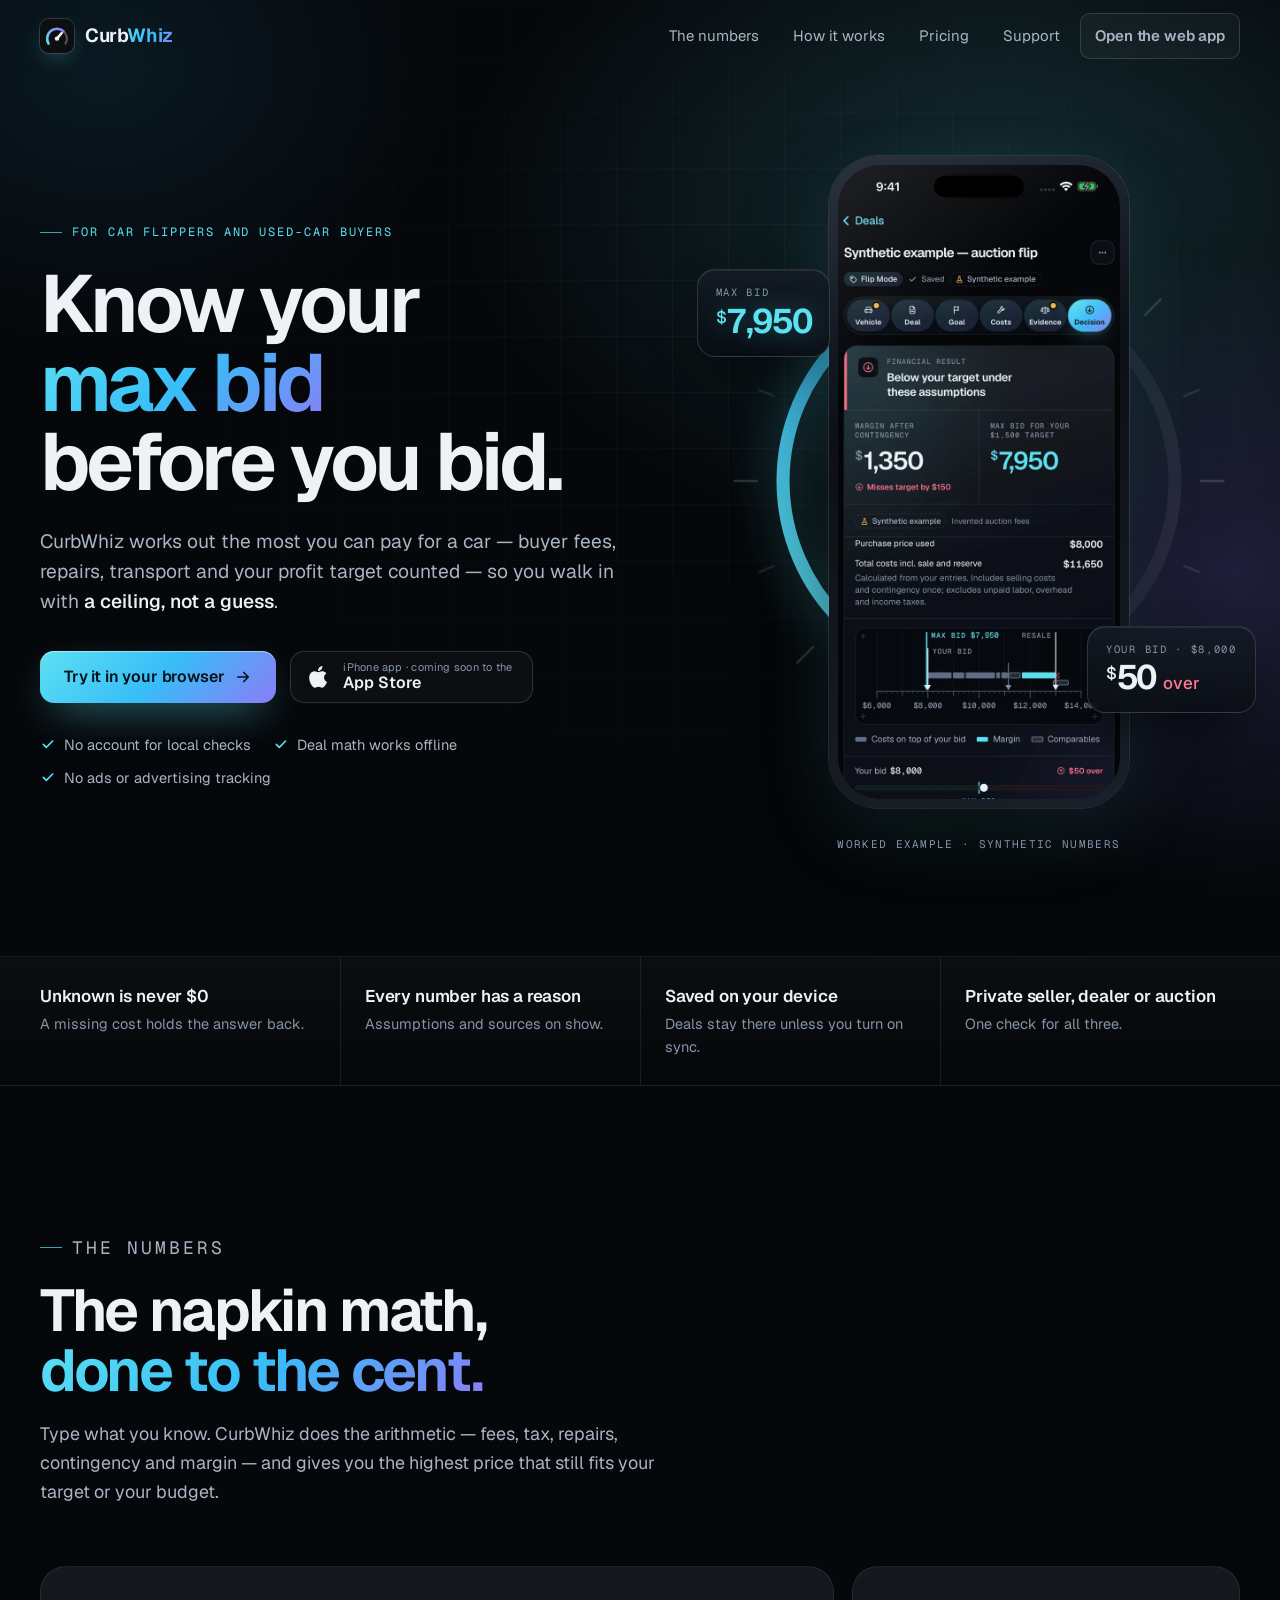
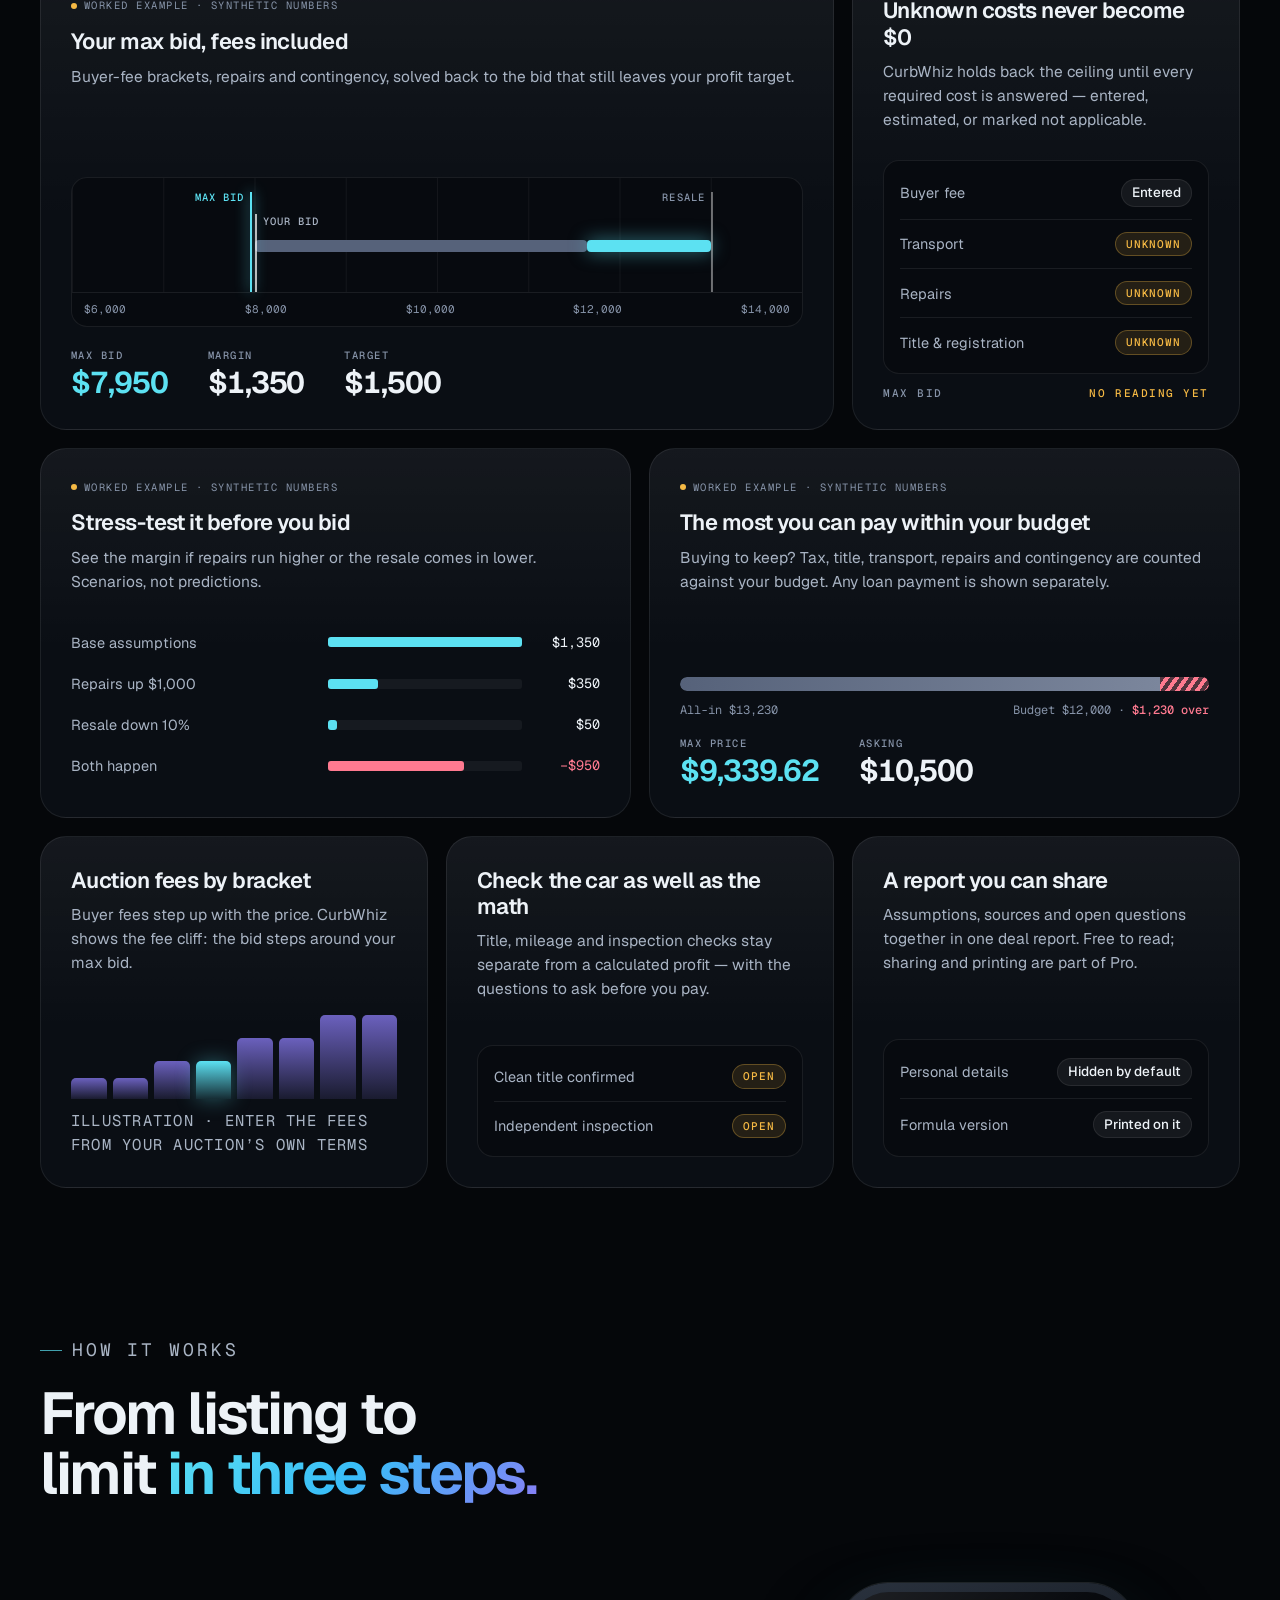
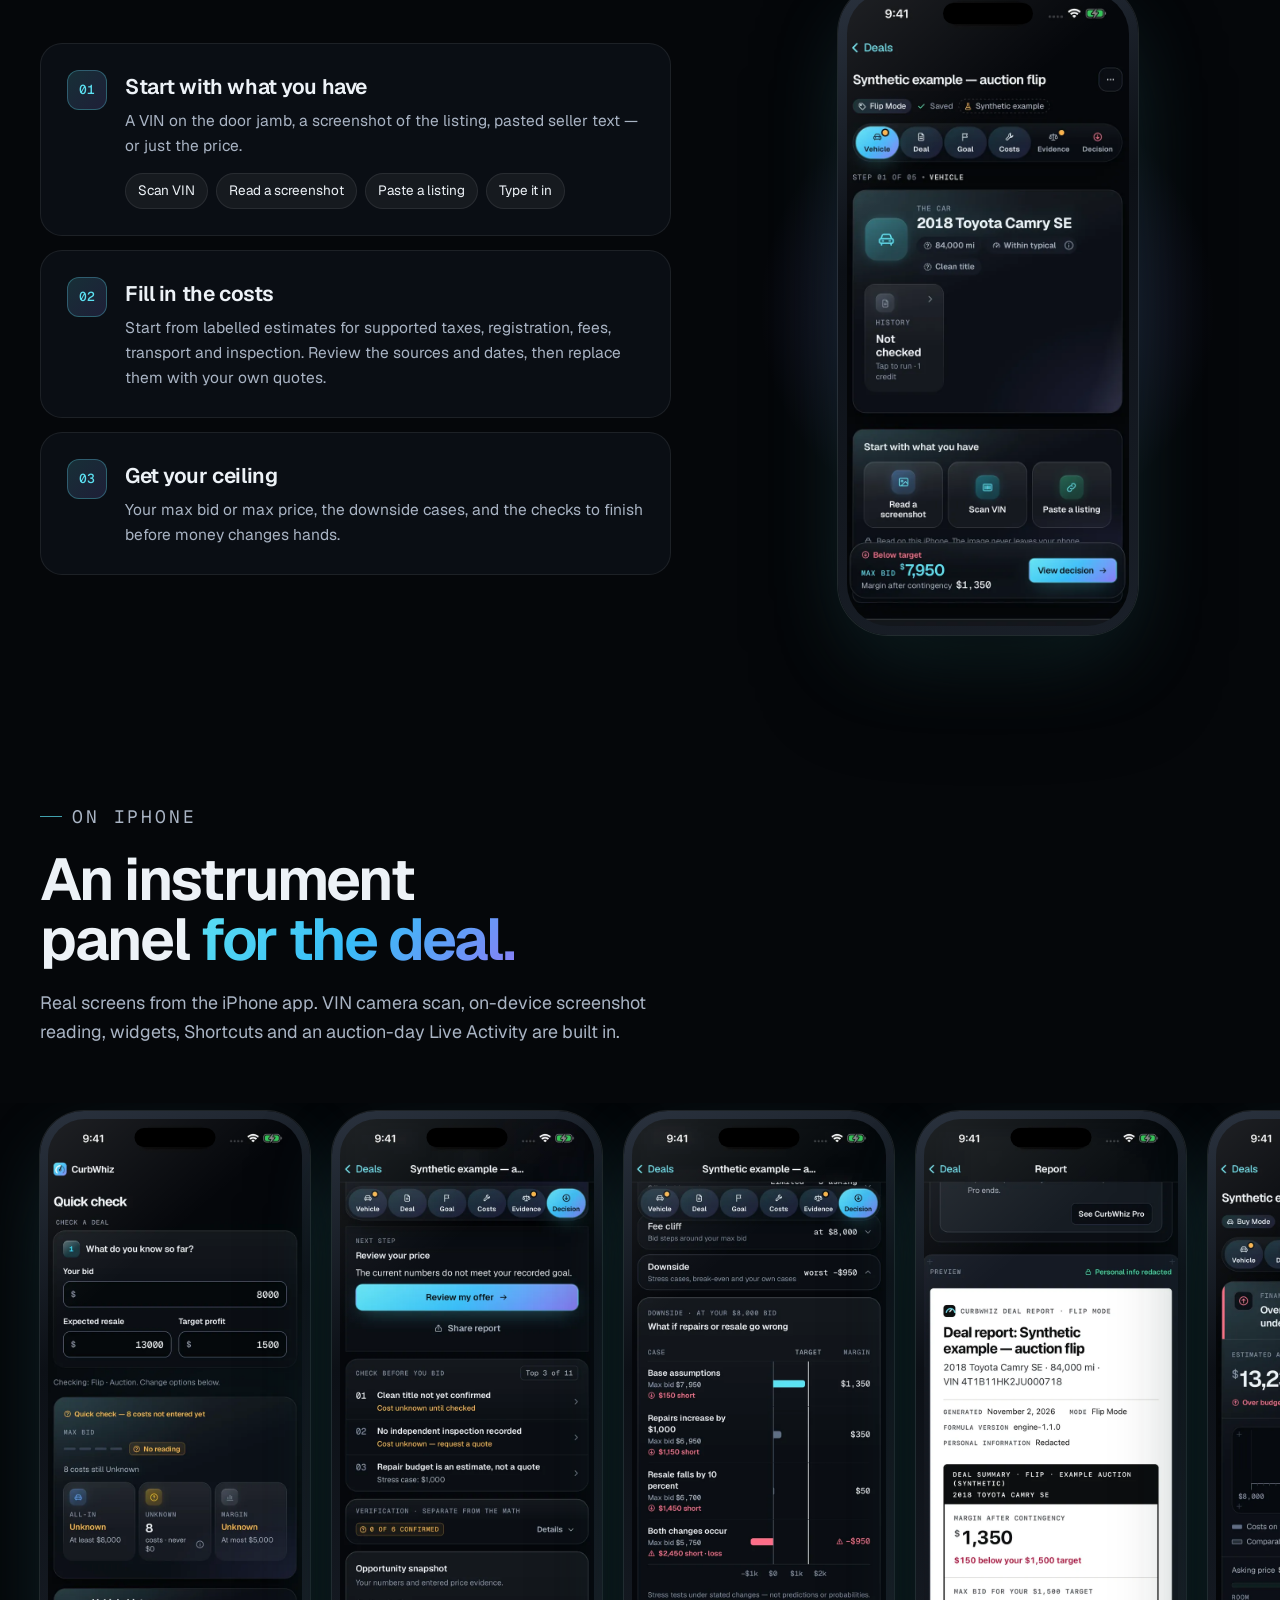
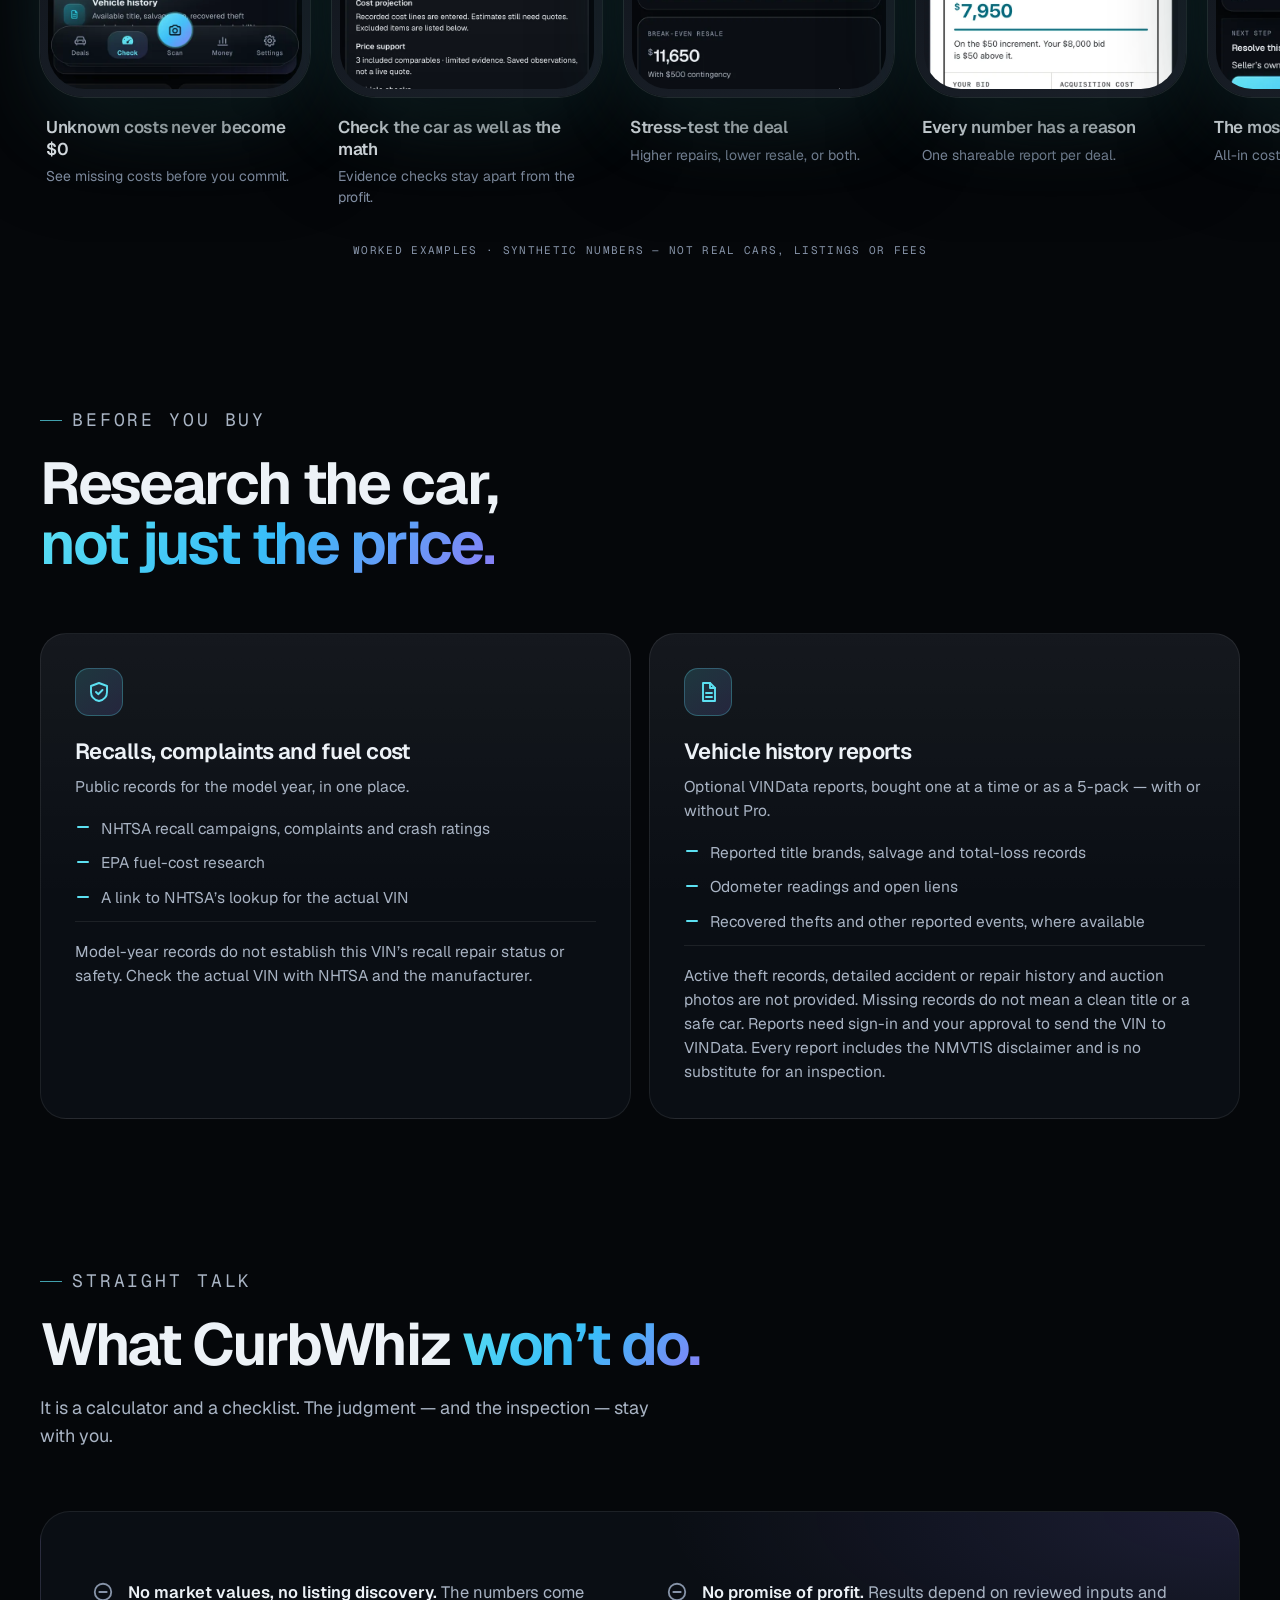
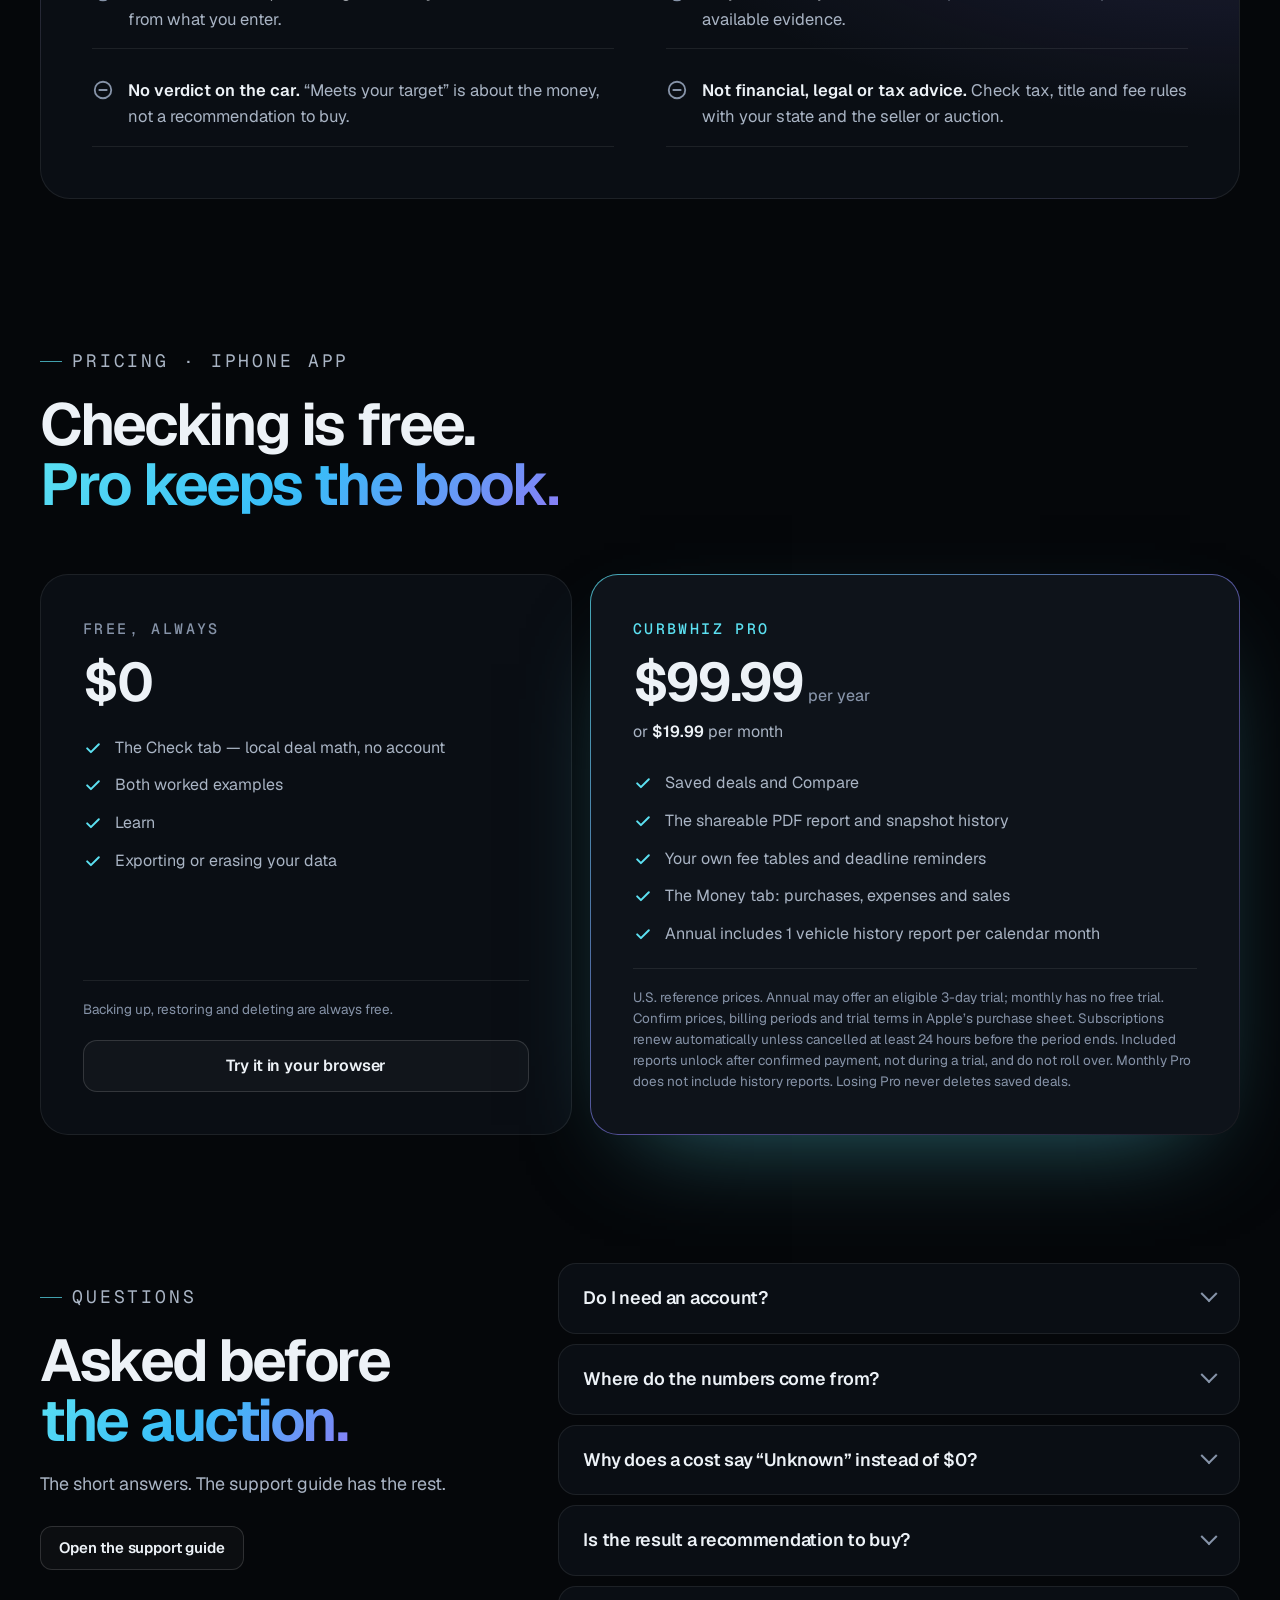
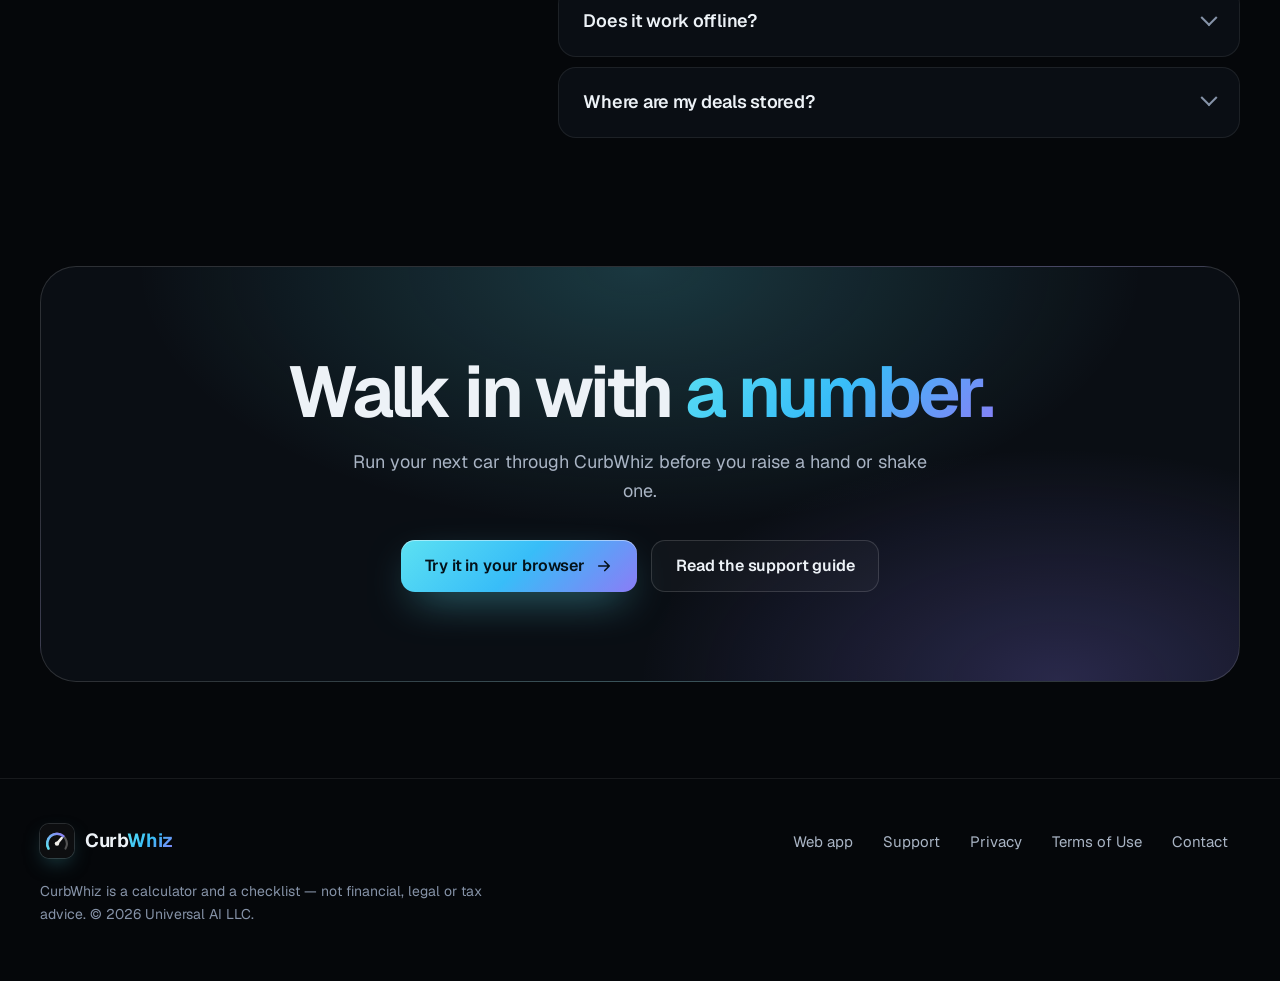
==== welcome/index.html @ 1fca8172 "Add a landing page at welcome/ A self-contained marketing page (its own styles, fonts and images; on" ====
<!doctype html>
<html lang="en">
  <head>
    <meta charset="UTF-8" />
    <!--
      CurbWhiz landing page. Self-contained: its own <style>, one small inline script (hash-pinned
      in the policy below), fonts and images from this folder. No third-party requests.
      Every figure on this page comes from the app's two worked examples (synthetic numbers) and is
      labelled as such. Prices and free-tier wording mirror support.html and the App Store listing:
      edit them together.
    -->
    <meta http-equiv="Content-Security-Policy" content="default-src 'none'; style-src 'unsafe-inline'; script-src 'sha256-GGlhl+CBUuMHrTE2oq5E/I7PR1daJO44IWOu/AMe91k='; img-src 'self' data:; font-src 'self'; base-uri 'none'; form-action 'none'" />
    <meta name="viewport" content="width=device-width, initial-scale=1.0, viewport-fit=cover" />
    <meta name="color-scheme" content="dark" />
    <meta name="theme-color" content="#05070a" />
    <meta name="referrer" content="no-referrer" />
    <meta name="robots" content="noindex, nofollow" />
    <title>CurbWhiz — Know your max bid before you bid</title>
    <meta name="description" content="CurbWhiz works out the most you can pay for a used car — buyer fees, repairs, transport and your profit target counted — and never treats a missing cost as $0. For car flippers and used-car buyers." />
    <link rel="canonical" href="https://universalai123.github.io/curbwhiz-web/welcome/" />
    <meta property="og:type" content="website" />
    <meta property="og:site_name" content="CurbWhiz" />
    <meta property="og:title" content="CurbWhiz — Know your max bid before you bid" />
    <meta property="og:description" content="The most you can pay for a used car, with fees, repairs and your profit target counted. Unknown costs never become $0." />
    <meta property="og:url" content="https://universalai123.github.io/curbwhiz-web/welcome/" />
    <meta property="og:image" content="https://universalai123.github.io/curbwhiz-web/og-image.png" />
    <meta property="og:image:width" content="1200" />
    <meta property="og:image:height" content="630" />
    <meta name="twitter:card" content="summary_large_image" />
    <link rel="icon" type="image/svg+xml" href="data:image/svg+xml,%3Csvg%20xmlns='http://www.w3.org/2000/svg'%20viewBox='0%200%2032%2032'%3E%3Crect%20width='32'%20height='32'%20rx='8'%20fill='%230D0E10'/%3E%3Cpath%20d='M8%2023.08A9.23%209.23%200%201%201%2024%2023.08'%20fill='none'%20stroke='%23F1EFEA'%20stroke-opacity='.45'%20stroke-width='2'%20stroke-linecap='round'/%3E%3Cpath%20d='M8%2023.08A9.23%209.23%200%200%201%2021.93%2011.39'%20fill='none'%20stroke='%235CE1F2'%20stroke-width='2.4'%20stroke-linecap='round'/%3E%3Cpath%20d='M16%2018.46L20.43%2013.18'%20stroke='%23F1EFEA'%20stroke-width='2.4'%20stroke-linecap='round'/%3E%3Ccircle%20cx='16'%20cy='18.46'%20r='2.1'%20fill='%23F1EFEA'/%3E%3C/svg%3E" />
    <link rel="icon" type="image/png" sizes="32x32" href="../icons/favicon-32.png" />
    <link rel="apple-touch-icon" sizes="180x180" href="../icons/apple-touch-icon.png" />
    <link rel="preload" href="fonts/geist-latin.woff2" as="font" type="font/woff2" crossorigin />
    <style>
      @font-face { font-family: 'Geist'; font-style: normal; font-weight: 100 900; font-display: swap; src: url(fonts/geist-latin.woff2) format('woff2'); }
      @font-face { font-family: 'Geist Mono'; font-style: normal; font-weight: 100 900; font-display: swap; src: url(fonts/geist-mono-latin.woff2) format('woff2'); }

      /* "Aurora" night tokens, copied from the app (src/ui/styles/tokens.css, dark block). */
      :root {
        color-scheme: dark;
        --bg: #05070a;
        --surface: #0a0e14;
        --surface-2: #0e131a;
        --line: rgba(255, 255, 255, 0.08);
        --line-strong: rgba(255, 255, 255, 0.14);
        --text: #edf2f7;
        --muted: #a9b4c4;
        --subtle: #8693a8;
        --ice: #5ce1f2;
        --sky: #38bdf8;
        --violet: #8b7cf6;
        --grad: linear-gradient(135deg, #5ce1f2 0%, #38bdf8 50%, #8b7cf6 100%);
        --grad-soft: linear-gradient(135deg, rgba(92, 225, 242, 0.16), rgba(139, 124, 246, 0.16));
        --amber: #f5b944;
        --rose: #ff7a90;
        --green: #5fe3a1;
        --sans: 'Geist', ui-sans-serif, system-ui, -apple-system, 'Segoe UI', Roboto, 'Helvetica Neue', Arial, sans-serif;
        --mono: 'Geist Mono', ui-monospace, 'SF Mono', SFMono-Regular, Menlo, Consolas, monospace;
        --wrap: 1200px;
        --pad: clamp(20px, 4vw, 40px);
        --ease: cubic-bezier(0.22, 1, 0.36, 1);
      }

      *, *::before, *::after { box-sizing: border-box; }
      html { background: var(--bg); scroll-behavior: smooth; -webkit-text-size-adjust: 100%; scroll-padding-top: 88px; }
      body { margin: 0; font-family: var(--sans); font-size: 17px; line-height: 1.6; color: var(--text); background: var(--bg); -webkit-font-smoothing: antialiased; text-rendering: optimizeLegibility; overflow-x: hidden; }
      img, svg { display: block; max-width: 100%; }
      a { color: inherit; text-decoration: none; }
      h1, h2, h3, p, ul, ol, figure { margin: 0; }
      ul, ol { padding: 0; list-style: none; }
      :focus-visible { outline: 2px solid var(--ice); outline-offset: 3px; border-radius: 6px; }
      ::selection { background: rgba(92, 225, 242, 0.3); }

      .wrap { width: 100%; max-width: calc(var(--wrap) + 2 * var(--pad)); margin: 0 auto; padding: 0 var(--pad); }
      .skip { position: absolute; left: 16px; top: -60px; z-index: 100; background: var(--text); color: var(--bg); padding: 10px 16px; border-radius: 10px; font-weight: 600; }
      .skip:focus { top: 12px; }
      .grad-text { background: var(--grad); -webkit-background-clip: text; background-clip: text; color: transparent; }
      .mono { font-family: var(--mono); }
      .eyebrow { display: inline-flex; align-items: center; gap: 10px; font-family: var(--mono); font-size: 12px; letter-spacing: 0.16em; text-transform: uppercase; color: var(--ice); }
      .eyebrow::before { content: ''; width: 22px; height: 1px; background: var(--ice); opacity: 0.7; }

      /* ---------- ground ---------- */
      .ground { position: absolute; inset: 0 0 auto 0; height: 1100px; pointer-events: none; z-index: 0; overflow: hidden; }
      .ground::before { content: ''; position: absolute; inset: 0; background:
          radial-gradient(60% 46% at 78% 18%, rgba(92, 225, 242, 0.17), transparent 70%),
          radial-gradient(48% 42% at 96% 52%, rgba(139, 124, 246, 0.2), transparent 70%),
          radial-gradient(40% 36% at 8% 6%, rgba(56, 189, 248, 0.1), transparent 70%); }
      .ground::after { content: ''; position: absolute; inset: 0; background-image: linear-gradient(rgba(255, 255, 255, 0.035) 1px, transparent 1px), linear-gradient(90deg, rgba(255, 255, 255, 0.035) 1px, transparent 1px); background-size: 56px 56px; -webkit-mask-image: radial-gradient(70% 60% at 60% 30%, #000 0%, transparent 78%); mask-image: radial-gradient(70% 60% at 60% 30%, #000 0%, transparent 78%); }

      /* ---------- nav ---------- */
      .nav { position: sticky; top: 0; z-index: 50; transition: background 0.3s, border-color 0.3s, backdrop-filter 0.3s; border-bottom: 1px solid transparent; }
      .nav.is-stuck { background: rgba(5, 7, 10, 0.72); -webkit-backdrop-filter: saturate(160%) blur(18px); backdrop-filter: saturate(160%) blur(18px); border-bottom-color: var(--line); }
      .nav .wrap { display: flex; align-items: center; justify-content: space-between; height: 72px; gap: 20px; }
      .brand { display: inline-flex; align-items: center; gap: 11px; font-weight: 650; font-size: 19px; letter-spacing: -0.02em; min-height: 44px; }
      .brand svg { width: 34px; height: 34px; border-radius: 9px; box-shadow: 0 0 0 1px var(--line-strong), 0 8px 22px -8px rgba(92, 225, 242, 0.5); }
      .brand b { font-weight: 650; }
      .nav-links { display: flex; align-items: center; gap: 6px; }
      .nav-links a { padding: 10px 14px; border-radius: 10px; font-size: 15px; color: var(--muted); transition: color 0.2s, background 0.2s; }
      .nav-links a:hover { color: var(--text); background: rgba(255, 255, 255, 0.05); }

      /* ---------- buttons ---------- */
      .btn { display: inline-flex; align-items: center; justify-content: center; gap: 10px; min-height: 52px; padding: 0 24px; border-radius: 14px; font-weight: 600; font-size: 16px; letter-spacing: -0.01em; transition: transform 0.25s var(--ease), box-shadow 0.25s, background 0.25s, border-color 0.25s; white-space: nowrap; }
      .btn svg { width: 18px; height: 18px; transition: transform 0.25s var(--ease); }
      .btn:hover svg.arrow { transform: translateX(3px); }
      .btn-primary { background: var(--grad); color: #04121a; box-shadow: 0 16px 44px -14px rgba(92, 225, 242, 0.6), inset 0 1px 0 rgba(255, 255, 255, 0.45); }
      .btn-primary:hover { transform: translateY(-2px); box-shadow: 0 22px 56px -14px rgba(92, 225, 242, 0.75), inset 0 1px 0 rgba(255, 255, 255, 0.45); }
      .btn-ghost { border: 1px solid var(--line-strong); background: rgba(255, 255, 255, 0.03); color: var(--text); }
      .btn-ghost:hover { background: rgba(255, 255, 255, 0.07); border-color: rgba(255, 255, 255, 0.24); transform: translateY(-2px); }
      .btn-sm { min-height: 44px; padding: 0 18px; font-size: 15px; border-radius: 12px; }
      .store { display: inline-flex; align-items: center; gap: 12px; min-height: 52px; padding: 0 20px 0 16px; border-radius: 14px; border: 1px solid var(--line-strong); background: rgba(255, 255, 255, 0.03); }
      .store svg { width: 24px; height: 24px; }
      .store span { display: block; line-height: 1.15; }
      .store small { display: block; font-size: 11px; color: var(--subtle); letter-spacing: 0.02em; }
      .store b { font-weight: 600; font-size: 16px; }

      /* ---------- hero ---------- */
      .hero { position: relative; z-index: 1; padding: clamp(36px, 6vw, 84px) 0 clamp(56px, 8vw, 110px); }
      .hero .wrap { display: grid; grid-template-columns: minmax(0, 1.08fr) minmax(0, 0.92fr); gap: clamp(24px, 5vw, 72px); align-items: center; }
      .hero h1 { margin-top: 22px; font-size: clamp(44px, 6.3vw, 86px); line-height: 0.98; letter-spacing: -0.045em; font-weight: 650; text-wrap: balance; }
      .hero .lede { margin-top: 26px; max-width: 34em; font-size: clamp(17px, 1.5vw, 20px); line-height: 1.55; color: var(--muted); }
      .hero .lede strong { color: var(--text); font-weight: 550; }
      .cta-row { margin-top: 34px; display: flex; flex-wrap: wrap; gap: 14px; align-items: center; }
      .ticks { margin-top: 30px; display: flex; flex-wrap: wrap; gap: 10px 22px; font-size: 14.5px; color: var(--muted); }
      .ticks li { display: inline-flex; align-items: center; gap: 8px; }
      .ticks svg { width: 16px; height: 16px; color: var(--ice); flex: none; }

      .stage { position: relative; display: grid; place-items: center; padding: 6px 0 46px; }
      .dial { position: absolute; width: min(600px, 118%); aspect-ratio: 1; left: 50%; top: 47%; transform: translate(-50%, -50%); opacity: 0.9; }
      .dial .track { stroke: rgba(255, 255, 255, 0.07); }
      .dial .sweep { stroke-dasharray: 707; stroke-dashoffset: 707; animation: sweep 1.8s var(--ease) 0.25s forwards; filter: drop-shadow(0 0 18px rgba(92, 225, 242, 0.45)); }
      .dial .tick { stroke: rgba(255, 255, 255, 0.16); }
      @keyframes sweep { to { stroke-dashoffset: 262; } }

      .phone { position: relative; width: min(300px, 74vw); aspect-ratio: 1320 / 2868; padding: 9px; border-radius: 50px; background: linear-gradient(160deg, #2a323e, #0c1016 38%, #1a2029); box-shadow: 0 0 0 1px rgba(255, 255, 255, 0.1), 0 50px 110px -30px rgba(0, 0, 0, 0.9), 0 30px 90px -30px rgba(92, 225, 242, 0.35); }
      .phone img { width: 100%; height: 100%; object-fit: cover; border-radius: 42px; background: #05070a; }
      .phone::before { content: ''; position: absolute; top: 20px; left: 50%; width: 30%; height: 3.3%; transform: translateX(-50%); background: #000; border-radius: 99px; z-index: 2; }
      .phone::after { content: ''; position: absolute; inset: 9px; border-radius: 42px; background: linear-gradient(140deg, rgba(255, 255, 255, 0.1), transparent 28%); pointer-events: none; }
      .stage .phone { animation: float 7s ease-in-out infinite; }
      @keyframes float { 0%, 100% { transform: translateY(0) rotate(-1.2deg); } 50% { transform: translateY(-12px) rotate(-0.4deg); } }

      .readout { position: absolute; z-index: 3; padding: 14px 18px 15px; border-radius: 18px; background: linear-gradient(180deg, rgba(20, 27, 37, 0.86), rgba(10, 14, 20, 0.86)); -webkit-backdrop-filter: blur(16px); backdrop-filter: blur(16px); border: 1px solid var(--line-strong); box-shadow: 0 24px 60px -22px rgba(0, 0, 0, 0.9), inset 0 1px 0 rgba(255, 255, 255, 0.07); }
      .readout .k { font-family: var(--mono); font-size: 10.5px; letter-spacing: 0.16em; text-transform: uppercase; color: var(--subtle); }
      .readout .v { margin-top: 2px; font-size: 34px; font-weight: 650; letter-spacing: -0.04em; line-height: 1.1; font-variant-numeric: tabular-nums; }
      .readout .v sup { font-size: 0.5em; vertical-align: 0.62em; margin-right: 1px; font-weight: 500; }
      .readout .n { margin-top: 3px; font-size: 12.5px; color: var(--rose); display: flex; align-items: center; gap: 6px; }
      .readout.r1 { left: -4%; top: 17%; animation: bob 6s ease-in-out 0.4s infinite; }
      .readout.r1 .v { color: var(--ice); text-shadow: 0 0 28px rgba(92, 225, 242, 0.35); }
      .readout.r2 { right: -3%; bottom: 20%; animation: bob 6.5s ease-in-out 1.2s infinite; }
      @keyframes bob { 0%, 100% { transform: translateY(0); } 50% { transform: translateY(-9px); } }
      .stage-note { position: absolute; bottom: 0; left: 0; right: 0; text-align: center; font-family: var(--mono); font-size: 11px; letter-spacing: 0.12em; text-transform: uppercase; color: var(--subtle); }

      /* ---------- principle strip ---------- */
      .strip { position: relative; z-index: 1; border-top: 1px solid var(--line); border-bottom: 1px solid var(--line); background: linear-gradient(180deg, rgba(255, 255, 255, 0.025), rgba(255, 255, 255, 0)); }
      .strip ul { display: grid; grid-template-columns: repeat(4, 1fr); }
      .strip li { padding: 26px 24px; border-left: 1px solid var(--line); }
      .strip li:first-child { border-left: 0; padding-left: 0; }
      .strip b { display: block; font-size: 17px; font-weight: 600; letter-spacing: -0.01em; }
      .strip span { display: block; margin-top: 2px; font-size: 14.5px; color: var(--subtle); }

      /* ---------- sections ---------- */
      section { position: relative; z-index: 1; }
      .sec { padding: clamp(72px, 10vw, 136px) 0 0; }
      .sec-head { max-width: 780px; }
      .sec-head h2 { margin-top: 18px; font-size: clamp(34px, 4.6vw, 60px); line-height: 1.02; letter-spacing: -0.04em; font-weight: 650; text-wrap: balance; }
      .sec-head p { margin-top: 20px; font-size: clamp(17px, 1.4vw, 19px); color: var(--muted); max-width: 36em; }

      .card { position: relative; border-radius: 26px; border: 1px solid var(--line); background: linear-gradient(180deg, rgba(255, 255, 255, 0.045), rgba(255, 255, 255, 0) 55%), var(--surface); overflow: hidden; transition: transform 0.4s var(--ease), border-color 0.3s, box-shadow 0.4s; }
      .card:hover { transform: translateY(-4px); border-color: rgba(92, 225, 242, 0.28); box-shadow: 0 30px 70px -34px rgba(92, 225, 242, 0.35); }
      .card h3 { font-size: 22px; line-height: 1.2; letter-spacing: -0.025em; font-weight: 620; }
      .card p { margin-top: 10px; font-size: 15.5px; line-height: 1.55; color: var(--muted); }
      .tag { display: inline-flex; align-items: center; gap: 7px; font-family: var(--mono); font-size: 10.5px; letter-spacing: 0.14em; text-transform: uppercase; color: var(--subtle); }
      .tag::before { content: ''; width: 6px; height: 6px; border-radius: 50%; background: var(--amber); }

      /* bento */
      .bento { margin-top: clamp(36px, 5vw, 60px); display: grid; grid-template-columns: repeat(6, minmax(0, 1fr)); gap: 18px; }
      .bento .card { padding: 30px; display: flex; flex-direction: column; }
      .b-wide { grid-column: span 4; }
      .b-tall { grid-column: span 2; }
      .b-half { grid-column: span 3; }
      .b-third { grid-column: span 2; }
      .viz { margin-top: auto; padding-top: 28px; }

      /* ladder (max bid) */
      .ladder { position: relative; height: 150px; border-radius: 16px; background: #070a0f; border: 1px solid var(--line); overflow: hidden; }
      .ladder .grid { position: absolute; inset: 0 0 34px 0; background-image: linear-gradient(90deg, rgba(255, 255, 255, 0.05) 1px, transparent 1px); background-size: 12.5% 100%; }
      .ladder .bar { position: absolute; top: 62px; height: 12px; border-radius: 4px; }
      .ladder .costs { left: 25%; width: 45.6%; background: #56627a; }
      .ladder .margin { left: 70.6%; width: 16.9%; background: var(--ice); box-shadow: 0 0 18px rgba(92, 225, 242, 0.5); }
      .ladder .pin { position: absolute; top: 14px; bottom: 34px; width: 2px; }
      .ladder .pin i { position: absolute; top: 0; left: 8px; font: 500 10.5px/1 var(--mono); letter-spacing: 0.1em; text-transform: uppercase; white-space: nowrap; font-style: normal; }
      .ladder .p-max { left: 24.4%; background: var(--ice); box-shadow: 0 0 14px var(--ice); }
      .ladder .p-max i { color: var(--ice); left: auto; right: 8px; }
      .ladder .p-bid { left: 25%; top: 36px; background: rgba(255, 255, 255, 0.7); }
      .ladder .p-bid i { color: var(--muted); top: 2px; }
      .ladder .p-res { left: 87.5%; background: rgba(255, 255, 255, 0.4); }
      .ladder .p-res i { color: var(--subtle); left: auto; right: 8px; }
      .ladder .axis { position: absolute; left: 0; right: 0; bottom: 0; height: 34px; border-top: 1px solid var(--line); display: flex; justify-content: space-between; align-items: center; padding: 0 12px; font: 400 11px/1 var(--mono); color: var(--subtle); }
      .figs { display: grid; grid-template-columns: repeat(3, auto); justify-content: start; gap: 8px 40px; margin-top: 22px; }
      .fig .k { font: 500 10.5px/1.2 var(--mono); letter-spacing: 0.14em; text-transform: uppercase; color: var(--subtle); }
      .fig .v { margin-top: 4px; font-size: 30px; font-weight: 650; letter-spacing: -0.035em; font-variant-numeric: tabular-nums; line-height: 1.1; }
      .fig .v.ice { color: var(--ice); }

      /* unknown rows */
      .rows { border-radius: 16px; background: #070a0f; border: 1px solid var(--line); padding: 6px 16px; }
      .rows li { display: flex; align-items: center; justify-content: space-between; gap: 12px; padding: 12px 0; border-bottom: 1px solid var(--line); font-size: 14.5px; color: var(--muted); }
      .rows li:last-child { border-bottom: 0; }
      .pill { display: inline-flex; align-items: center; gap: 6px; padding: 4px 10px; border-radius: 99px; font: 500 11px/1.3 var(--mono); letter-spacing: 0.08em; text-transform: uppercase; }
      .pill.unk { color: var(--amber); background: rgba(245, 185, 68, 0.12); border: 1px solid rgba(245, 185, 68, 0.3); }
      .pill.ok { color: var(--text); background: rgba(255, 255, 255, 0.06); border: 1px solid var(--line); text-transform: none; letter-spacing: 0; font-family: var(--sans); font-size: 13.5px; font-variant-numeric: tabular-nums; }
      .noread { margin-top: 14px; display: flex; align-items: center; justify-content: space-between; font: 500 11px/1 var(--mono); letter-spacing: 0.14em; text-transform: uppercase; color: var(--subtle); }
      .noread b { color: var(--amber); font-weight: 500; }

      /* downside */
      .cases li { display: grid; grid-template-columns: minmax(0, 1.25fr) minmax(0, 1fr) 64px; align-items: center; gap: 14px; padding: 9px 0; font-size: 14.5px; color: var(--muted); }
      .cases .track { height: 10px; border-radius: 3px; background: rgba(255, 255, 255, 0.05); position: relative; }
      .cases .track i { position: absolute; left: 0; top: 0; bottom: 0; border-radius: 3px; background: var(--ice); transform-origin: left; }
      .cases .loss .track i { background: var(--rose); }
      .cases .amt { text-align: right; font-family: var(--mono); font-size: 13.5px; color: var(--text); font-variant-numeric: tabular-nums; }
      .cases .loss .amt { color: var(--rose); }

      /* steps (fee brackets) */
      .steps-viz { display: flex; align-items: flex-end; gap: 6px; height: 96px; }
      .steps-viz i { flex: 1; border-radius: 5px 5px 0 0; background: linear-gradient(180deg, rgba(139, 124, 246, 0.75), rgba(139, 124, 246, 0.12)); }
      .steps-viz i.on { background: linear-gradient(180deg, var(--ice), rgba(92, 225, 242, 0.14)); box-shadow: 0 0 20px rgba(92, 225, 242, 0.35); }
      .cap { margin-top: 12px; font: 400 11px/1.4 var(--mono); letter-spacing: 0.08em; text-transform: uppercase; color: var(--subtle); }

      /* budget meter */
      .meter { height: 14px; border-radius: 99px; background: rgba(255, 255, 255, 0.06); position: relative; overflow: hidden; }
      .meter i { position: absolute; inset: 0 auto 0 0; width: 90.7%; background: linear-gradient(90deg, #56627a, #7b869c); border-radius: 99px 0 0 99px; }
      .meter em { position: absolute; inset: 0 0 0 90.7%; background: repeating-linear-gradient(-55deg, var(--rose) 0 4px, rgba(255, 122, 144, 0.25) 4px 8px); }
      .meter-legend { margin-top: 12px; display: flex; justify-content: space-between; font: 400 12px/1.3 var(--mono); color: var(--subtle); }
      .meter-legend b { color: var(--rose); font-weight: 500; }

      /* ---------- how ---------- */
      .how { margin-top: clamp(36px, 5vw, 60px); display: grid; grid-template-columns: minmax(0, 1fr) minmax(0, 0.8fr); gap: clamp(28px, 5vw, 80px); align-items: center; }
      .how ol { counter-reset: s; display: grid; gap: 14px; }
      .how li { counter-increment: s; position: relative; padding: 26px 26px 26px 84px; border-radius: 22px; border: 1px solid var(--line); background: var(--surface); transition: border-color 0.3s, background 0.3s; }
      .how li:hover { border-color: rgba(92, 225, 242, 0.28); background: var(--surface-2); }
      .how li::before { content: '0' counter(s); position: absolute; left: 26px; top: 26px; width: 40px; height: 40px; display: grid; place-items: center; border-radius: 12px; background: var(--grad-soft); border: 1px solid rgba(92, 225, 242, 0.3); font: 500 13px/1 var(--mono); color: var(--ice); }
      .how h3 { font-size: 21px; letter-spacing: -0.02em; font-weight: 620; }
      .how li p { margin-top: 6px; font-size: 15.5px; color: var(--muted); }
      .chips { margin-top: 14px; display: flex; flex-wrap: wrap; gap: 8px; }
      .chips span { padding: 6px 12px; border-radius: 99px; font-size: 13.5px; color: var(--text); background: rgba(255, 255, 255, 0.05); border: 1px solid var(--line); }
      .how-stage { position: relative; display: grid; place-items: center; padding: 20px 0; }
      .how-stage::before { content: ''; position: absolute; width: 90%; aspect-ratio: 1; border-radius: 50%; background: radial-gradient(closest-side, rgba(139, 124, 246, 0.3), transparent); }
      .how-stage .phone { width: min(300px, 70vw); }

      /* ---------- gallery ---------- */
      .gallery { margin-top: clamp(36px, 5vw, 56px); display: flex; gap: 22px; overflow-x: auto; scroll-snap-type: x mandatory; padding: 8px var(--pad) 34px; scrollbar-width: thin; scrollbar-color: rgba(255, 255, 255, 0.18) transparent; -webkit-overflow-scrolling: touch; }
      .gallery::-webkit-scrollbar { height: 6px; }
      .gallery::-webkit-scrollbar-thumb { background: rgba(255, 255, 255, 0.16); border-radius: 99px; }
      .shot { flex: none; width: 270px; scroll-snap-align: center; }
      .shot .phone { width: 100%; border-radius: 44px; padding: 8px; transition: transform 0.45s var(--ease); }
      .shot .phone img { border-radius: 37px; }
      .shot .phone::after { inset: 8px; border-radius: 37px; }
      .shot .phone::before { top: 17px; }
      .shot:hover .phone { transform: translateY(-8px); }
      .shot figcaption { margin-top: 20px; padding: 0 6px; }
      .shot figcaption b { display: block; font-size: 17px; line-height: 1.25; letter-spacing: -0.015em; font-weight: 600; }
      .shot figcaption span { display: block; margin-top: 6px; font-size: 14px; line-height: 1.5; color: var(--subtle); }
      .gallery-note { text-align: center; font: 400 11px/1.5 var(--mono); letter-spacing: 0.12em; text-transform: uppercase; color: var(--subtle); padding: 0 var(--pad); }

      /* ---------- research ---------- */
      .duo { margin-top: clamp(36px, 5vw, 60px); display: grid; grid-template-columns: repeat(2, minmax(0, 1fr)); gap: 18px; }
      .duo .card { padding: 34px; }
      .duo .ico { width: 48px; height: 48px; border-radius: 14px; display: grid; place-items: center; background: var(--grad-soft); border: 1px solid rgba(92, 225, 242, 0.28); color: var(--ice); margin-bottom: 22px; }
      .duo .ico svg { width: 24px; height: 24px; }
      .duo ul { margin-top: 18px; display: grid; gap: 10px; }
      .duo li { position: relative; padding-left: 26px; font-size: 15.5px; color: var(--muted); }
      .duo li::before { content: ''; position: absolute; left: 2px; top: 0.62em; width: 12px; height: 2px; border-radius: 2px; background: var(--ice); }
      .fine { margin-top: 20px; padding-top: 18px; border-top: 1px solid var(--line); font-size: 13.5px; line-height: 1.55; color: var(--subtle); }

      /* ---------- limits ---------- */
      .limits { margin-top: clamp(36px, 5vw, 60px); border-radius: 30px; border: 1px solid var(--line); background: radial-gradient(80% 120% at 100% 0%, rgba(139, 124, 246, 0.14), transparent 60%), var(--surface); padding: clamp(28px, 4vw, 52px); display: grid; grid-template-columns: repeat(2, minmax(0, 1fr)); gap: 12px clamp(24px, 4vw, 56px); }
      .limits li { display: flex; gap: 14px; padding: 16px 0; border-bottom: 1px solid var(--line); font-size: 16.5px; color: var(--muted); }
      .limits li b { color: var(--text); font-weight: 600; }
      .limits svg { flex: none; width: 22px; height: 22px; margin-top: 2px; color: var(--subtle); }

      /* ---------- pricing ---------- */
      .plans { margin-top: clamp(36px, 5vw, 60px); display: grid; grid-template-columns: minmax(0, 0.9fr) minmax(0, 1.1fr); gap: 18px; align-items: stretch; }
      .plan { padding: clamp(28px, 3.4vw, 42px); border-radius: 28px; border: 1px solid var(--line); background: var(--surface); display: flex; flex-direction: column; }
      .plan.pro { position: relative; border: 1px solid transparent; background: linear-gradient(var(--surface-2), var(--surface-2)) padding-box, linear-gradient(140deg, rgba(92, 225, 242, 0.75), rgba(139, 124, 246, 0.6) 55%, rgba(255, 255, 255, 0.08)) border-box; box-shadow: 0 40px 100px -50px rgba(92, 225, 242, 0.5); }
      .plan h3 { font-size: 15px; font-family: var(--mono); font-weight: 500; letter-spacing: 0.16em; text-transform: uppercase; color: var(--subtle); }
      .plan.pro h3 { color: var(--ice); }
      .plan .big { margin-top: 14px; font-size: clamp(38px, 4.4vw, 54px); font-weight: 650; letter-spacing: -0.045em; line-height: 1; }
      .plan .big small { font-size: 16px; font-weight: 450; letter-spacing: 0; color: var(--subtle); margin-left: 6px; }
      .plan .or { margin-top: 10px; font-size: 16px; color: var(--muted); }
      .plan .or b { color: var(--text); font-weight: 600; }
      .plan ul { margin-top: 26px; display: grid; gap: 12px; }
      .plan li { display: flex; gap: 12px; font-size: 16px; color: var(--muted); }
      .plan li svg { flex: none; width: 20px; height: 20px; margin-top: 3px; color: var(--ice); }
      .plan .fine { margin-top: auto; padding-top: 22px; border-top: 0; }
      .plan .fine::before { content: ''; display: block; height: 1px; background: var(--line); margin-bottom: 18px; }

      /* ---------- faq ---------- */
      .faq-grid { display: grid; grid-template-columns: minmax(0, 0.8fr) minmax(0, 1.2fr); gap: clamp(28px, 5vw, 80px); align-items: start; }
      .faq-grid .sec-head { position: sticky; top: 110px; }
      .faq-grid .sec-head .btn { margin-top: 28px; }
      .faq { display: grid; gap: 10px; }
      .faq details { border-radius: 18px; border: 1px solid var(--line); background: var(--surface); transition: border-color 0.3s, background 0.3s; }
      .faq details[open] { border-color: rgba(92, 225, 242, 0.28); background: var(--surface-2); }
      .faq summary { cursor: pointer; list-style: none; display: flex; align-items: center; justify-content: space-between; gap: 18px; padding: 20px 24px; font-size: 18px; font-weight: 580; letter-spacing: -0.015em; min-height: 44px; }
      .faq summary::-webkit-details-marker { display: none; }
      .faq summary::after { content: ''; flex: none; width: 12px; height: 12px; border-right: 2px solid var(--subtle); border-bottom: 2px solid var(--subtle); transform: rotate(45deg) translate(-3px, -3px); transition: transform 0.3s var(--ease); }
      .faq details[open] summary::after { transform: rotate(225deg) translate(-3px, -3px); border-color: var(--ice); }
      .faq p { padding: 0 24px 22px; font-size: 16px; color: var(--muted); max-width: 46em; }

      /* ---------- closing ---------- */
      .closing { margin: clamp(72px, 10vw, 136px) 0 0; }
      .closing .box { position: relative; overflow: hidden; border-radius: 36px; border: 1px solid var(--line-strong); padding: clamp(44px, 7vw, 96px) clamp(24px, 5vw, 72px); text-align: center; background: radial-gradient(60% 90% at 50% 0%, rgba(92, 225, 242, 0.2), transparent 70%), radial-gradient(50% 80% at 85% 100%, rgba(139, 124, 246, 0.24), transparent 70%), var(--surface); }
      .closing h2 { font-size: clamp(38px, 5.6vw, 76px); line-height: 1; letter-spacing: -0.045em; font-weight: 650; text-wrap: balance; }
      .closing p { margin: 20px auto 0; max-width: 32em; font-size: 18px; color: var(--muted); }
      .closing .cta-row { justify-content: center; }

      footer { position: relative; z-index: 1; margin-top: clamp(56px, 8vw, 96px); border-top: 1px solid var(--line); padding: 40px 0 56px; }
      .foot { display: flex; flex-wrap: wrap; align-items: flex-start; justify-content: space-between; gap: 28px; }
      .foot p { margin-top: 14px; max-width: 34em; font-size: 14px; color: var(--subtle); }
      .foot nav { display: flex; flex-wrap: wrap; gap: 4px 6px; }
      .foot nav a { padding: 11px 12px; border-radius: 10px; font-size: 15px; color: var(--muted); min-height: 44px; display: inline-flex; align-items: center; }
      .foot nav a:hover { color: var(--text); background: rgba(255, 255, 255, 0.05); }

      /* ---------- reveal ---------- */
      .js .reveal { opacity: 0; transform: translateY(26px); transition: opacity 0.8s var(--ease), transform 0.8s var(--ease); transition-delay: var(--d, 0s); }
      .js .reveal.in { opacity: 1; transform: none; }
      .js .cases .track i { transform: scaleX(0); transition: transform 1s var(--ease) 0.25s; }
      .js .in .cases .track i, .js .cases.in .track i { transform: scaleX(1); }

      /* ---------- responsive ---------- */
      @media (max-width: 1020px) {
        .hero .wrap { grid-template-columns: 1fr; }
        .hero { padding-bottom: 40px; }
        .stage { margin-top: 24px; }
        .readout.r1 { left: 0; }
        .readout.r2 { right: 0; }
        .b-wide, .b-tall, .b-half, .b-third { grid-column: span 6; }
        .how { grid-template-columns: 1fr; }
        .how-stage { order: -1; }
        .plans, .duo, .faq-grid { grid-template-columns: 1fr; }
        .faq-grid .sec-head { position: static; }
        .strip ul { grid-template-columns: repeat(2, 1fr); }
        .strip li { padding: 20px 18px; }
        .strip li:nth-child(odd) { border-left: 0; padding-left: 0; }
        .strip li:nth-child(n + 3) { border-top: 1px solid var(--line); }
      }
      @media (max-width: 760px) {
        body { font-size: 16.5px; }
        .nav-links a:not(.btn) { display: none; }
        .nav .wrap { height: 64px; }
        .limits { grid-template-columns: 1fr; }
        .cta-row .btn, .cta-row .store { flex: 1 1 100%; }
        .stage { min-height: 0; padding: 64px 0 44px; }
        .dial { width: 128%; }
        .readout { padding: 11px 14px 12px; border-radius: 15px; }
        .readout .v { font-size: 26px; }
        .readout.r1 { left: 0; top: 0; }
        .readout.r2 { right: -6px; bottom: 18%; }
        .bento .card, .duo .card { padding: 24px; }
        .figs { gap: 8px 26px; }
        .fig .v { font-size: 25px; }
        .how li { padding: 22px 20px 22px 72px; }
        .how li::before { left: 18px; top: 22px; }
        .shot { width: 236px; }
        .faq summary { font-size: 16.5px; padding: 18px 20px; }
        .faq p { padding: 0 20px 20px; }
        .cases li { grid-template-columns: minmax(0, 1.3fr) minmax(0, 0.8fr) 58px; gap: 10px; font-size: 13.5px; }
      }
      @media (prefers-reduced-motion: reduce) {
        html { scroll-behavior: auto; }
        *, *::before, *::after { animation: none !important; transition: none !important; }
        .dial .sweep { stroke-dashoffset: 262; }
        .js .reveal { opacity: 1; transform: none; }
        .js .cases .track i { transform: none; }
      }
    </style>
  </head>
  <body>
    <a class="skip" href="#main">Skip to content</a>
    <div class="ground" aria-hidden="true"></div>

    <header class="nav" id="nav">
      <div class="wrap">
        <a class="brand" href="./" aria-label="CurbWhiz home">
          <svg viewBox="0 0 32 32" aria-hidden="true">
            <defs><linearGradient id="lg" x1="0" y1="1" x2="1" y2="0"><stop offset="0" stop-color="#5ce1f2" /><stop offset="1" stop-color="#8b7cf6" /></linearGradient></defs>
            <rect width="32" height="32" rx="8" fill="#0d0e10" />
            <path d="M8 23.08A9.23 9.23 0 1 1 24 23.08" fill="none" stroke="#f1efea" stroke-opacity=".3" stroke-width="2" stroke-linecap="round" />
            <path d="M8 23.08A9.23 9.23 0 0 1 21.93 11.39" fill="none" stroke="url(#lg)" stroke-width="2.4" stroke-linecap="round" />
            <path d="M16 18.46L20.43 13.18" stroke="#f1efea" stroke-width="2.4" stroke-linecap="round" />
            <circle cx="16" cy="18.46" r="2.1" fill="#f1efea" />
          </svg>
          <span>Curb<b class="grad-text">Whiz</b></span>
        </a>
        <nav class="nav-links" aria-label="Sections">
          <a href="#numbers">The numbers</a>
          <a href="#how">How it works</a>
          <a href="#pricing">Pricing</a>
          <a href="../support.html">Support</a>
          <a class="btn btn-ghost btn-sm" href="../">Open the web app</a>
        </nav>
      </div>
    </header>

    <main id="main">
      <!-- ============ HERO ============ -->
      <section class="hero">
        <div class="wrap">
          <div>
            <p class="eyebrow reveal">For car flippers and used-car buyers</p>
            <h1 class="reveal" style="--d: 0.06s">Know your <span class="grad-text">max bid</span> before you bid.</h1>
            <p class="lede reveal" style="--d: 0.12s">
              CurbWhiz works out the most you can pay for a car — buyer fees, repairs, transport and your profit target counted — so you walk in with <strong>a ceiling, not a guess</strong>.
            </p>
            <div class="cta-row reveal" style="--d: 0.18s">
              <a class="btn btn-primary" href="../">
                Try it in your browser
                <svg class="arrow" viewBox="0 0 24 24" fill="none" stroke="currentColor" stroke-width="2.2" stroke-linecap="round" stroke-linejoin="round" aria-hidden="true"><path d="M5 12h14M13 6l6 6-6 6" /></svg>
              </a>
              <span class="store" role="img" aria-label="iPhone app coming soon to the App Store">
                <svg viewBox="0 0 24 24" fill="currentColor" aria-hidden="true"><path d="M17.05 12.54c-.03-2.76 2.25-4.09 2.36-4.15-1.29-1.88-3.29-2.14-4-2.17-1.7-.17-3.32 1-4.18 1-.86 0-2.19-.98-3.6-.95-1.85.03-3.56 1.08-4.51 2.73-1.92 3.33-.49 8.26 1.38 10.97.92 1.32 2.01 2.81 3.44 2.76 1.38-.06 1.9-.89 3.57-.89 1.67 0 2.14.89 3.6.86 1.49-.03 2.43-1.35 3.34-2.68 1.05-1.54 1.48-3.03 1.51-3.11-.03-.01-2.89-1.11-2.91-4.37zM14.3 4.43c.76-.92 1.27-2.2 1.13-3.47-1.09.04-2.42.73-3.2 1.65-.7.81-1.32 2.11-1.15 3.36 1.22.09 2.46-.62 3.22-1.54z" /></svg>
                <span><small>iPhone app · coming soon to the</small><b>App Store</b></span>
              </span>
            </div>
            <ul class="ticks reveal" style="--d: 0.24s">
              <li><svg viewBox="0 0 24 24" fill="none" stroke="currentColor" stroke-width="2.4" stroke-linecap="round" stroke-linejoin="round" aria-hidden="true"><path d="M5 12.5l4.5 4.5L19 7.5" /></svg>No account for local checks</li>
              <li><svg viewBox="0 0 24 24" fill="none" stroke="currentColor" stroke-width="2.4" stroke-linecap="round" stroke-linejoin="round" aria-hidden="true"><path d="M5 12.5l4.5 4.5L19 7.5" /></svg>Deal math works offline</li>
              <li><svg viewBox="0 0 24 24" fill="none" stroke="currentColor" stroke-width="2.4" stroke-linecap="round" stroke-linejoin="round" aria-hidden="true"><path d="M5 12.5l4.5 4.5L19 7.5" /></svg>No ads or advertising tracking</li>
            </ul>
          </div>

          <div class="stage reveal" style="--d: 0.15s">
            <svg class="dial" viewBox="0 0 400 400" fill="none" aria-hidden="true">
              <defs><linearGradient id="dg" x1="0" y1="1" x2="1" y2="0"><stop offset="0" stop-color="#5ce1f2" /><stop offset="0.55" stop-color="#38bdf8" /><stop offset="1" stop-color="#8b7cf6" /></linearGradient></defs>
              <g class="tick" stroke-width="2" stroke-linecap="round">
                <path d="M73 327l-12 12M30 200H13M73 73L61 61M200 30V13M327 73l12-12M370 200h17M327 327l12 12" />
                <path d="M42.900 265.070l-11.090 4.590M42.900 134.930l-11.090-4.590M134.930 42.900l-4.590-11.090M265.070 42.900l4.590-11.090M357.100 134.930l11.090-4.590M357.100 265.070l11.090 4.590" stroke-opacity=".6" />
              </g>
              <path class="track" d="M93.93 306.07A150 150 0 1 1 306.07 306.07" stroke-width="10" stroke-linecap="round" />
              <path class="sweep" d="M93.93 306.07A150 150 0 1 1 306.07 306.07" stroke="url(#dg)" stroke-width="10" stroke-linecap="round" />
            </svg>

            <div class="phone">
              <img src="img/max-bid.webp" width="660" height="1434" alt="CurbWhiz on iPhone: the auction-flip worked example showing margin after contingency $1,350 and max bid $7,950, with the note “Below your target under these assumptions”." fetchpriority="high" />
            </div>

            <div class="readout r1">
              <div class="k">Max bid</div>
              <div class="v"><sup>$</sup><span data-count="7950">7,950</span></div>
            </div>
            <div class="readout r2">
              <div class="k">Your bid · $8,000</div>
              <div class="v"><sup>$</sup>50 <span style="font-size: 0.5em; font-weight: 500; letter-spacing: 0; color: var(--rose)">over</span></div>
            </div>
            <p class="stage-note">Worked example · synthetic numbers</p>
          </div>
        </div>
      </section>

      <!-- ============ PRINCIPLES ============ -->
      <section class="strip" aria-label="What to expect">
        <div class="wrap">
          <ul>
            <li class="reveal"><b>Unknown is never $0</b><span>A missing cost holds the answer back.</span></li>
            <li class="reveal" style="--d: 0.06s"><b>Every number has a reason</b><span>Assumptions and sources on show.</span></li>
            <li class="reveal" style="--d: 0.12s"><b>Saved on your device</b><span>Deals stay there unless you turn on sync.</span></li>
            <li class="reveal" style="--d: 0.18s"><b>Private seller, dealer or auction</b><span>One check for all three.</span></li>
          </ul>
        </div>
      </section>

      <!-- ============ NUMBERS / BENTO ============ -->
      <section class="sec" id="numbers">
        <div class="wrap">
          <div class="sec-head">
            <p class="eyebrow reveal">The numbers</p>
            <h2 class="reveal" style="--d: 0.06s">The napkin math, <span class="grad-text">done to the cent.</span></h2>
            <p class="reveal" style="--d: 0.12s">Type what you know. CurbWhiz does the arithmetic — fees, tax, repairs, contingency and margin — and gives you the highest price that still fits your target or your budget.</p>
          </div>

          <div class="bento">
            <article class="card b-wide reveal">
              <span class="tag">Worked example · synthetic numbers</span>
              <h3 style="margin-top: 14px">Your max bid, fees included</h3>
              <p>Buyer-fee brackets, repairs and contingency, solved back to the bid that still leaves your profit target.</p>
              <div class="viz">
                <div class="ladder" role="img" aria-label="Price ladder for the worked example: max bid $7,950, your bid $8,000, costs on top of the bid up to $11,650, and margin up to the $13,000 resale.">
                  <div class="grid"></div>
                  <div class="bar costs"></div>
                  <div class="bar margin"></div>
                  <div class="pin p-max"><i>Max bid</i></div>
                  <div class="pin p-bid"><i>Your bid</i></div>
                  <div class="pin p-res"><i>Resale</i></div>
                  <div class="axis"><span>$6,000</span><span>$8,000</span><span>$10,000</span><span>$12,000</span><span>$14,000</span></div>
                </div>
                <div class="figs">
                  <div class="fig"><div class="k">Max bid</div><div class="v ice">$7,950</div></div>
                  <div class="fig"><div class="k">Margin</div><div class="v">$1,350</div></div>
                  <div class="fig"><div class="k">Target</div><div class="v">$1,500</div></div>
                </div>
              </div>
            </article>

            <article class="card b-tall reveal" style="--d: 0.08s">
              <h3>Unknown costs never become $0</h3>
              <p>CurbWhiz holds back the ceiling until every required cost is answered — entered, estimated, or marked not applicable.</p>
              <div class="viz">
                <ul class="rows" aria-label="Example cost lines">
                  <li>Buyer fee <span class="pill ok">Entered</span></li>
                  <li>Transport <span class="pill unk">Unknown</span></li>
                  <li>Repairs <span class="pill unk">Unknown</span></li>
                  <li>Title &amp; registration <span class="pill unk">Unknown</span></li>
                </ul>
                <div class="noread"><span>Max bid</span><b>No reading yet</b></div>
              </div>
            </article>

            <article class="card b-half reveal">
              <span class="tag">Worked example · synthetic numbers</span>
              <h3 style="margin-top: 14px">Stress-test it before you bid</h3>
              <p>See the margin if repairs run higher or the resale comes in lower. Scenarios, not predictions.</p>
              <div class="viz">
                <ul class="cases reveal" aria-label="Downside cases from the worked example">
                  <li>Base assumptions <span class="track"><i style="width: 100%"></i></span><span class="amt">$1,350</span></li>
                  <li>Repairs up $1,000 <span class="track"><i style="width: 26%"></i></span><span class="amt">$350</span></li>
                  <li>Resale down 10% <span class="track"><i style="width: 5%"></i></span><span class="amt">$50</span></li>
                  <li class="loss">Both happen <span class="track"><i style="width: 70%"></i></span><span class="amt">−$950</span></li>
                </ul>
              </div>
            </article>

            <article class="card b-half reveal" style="--d: 0.08s">
              <span class="tag">Worked example · synthetic numbers</span>
              <h3 style="margin-top: 14px">The most you can pay within your budget</h3>
              <p>Buying to keep? Tax, title, transport, repairs and contingency are counted against your budget. Any loan payment is shown separately.</p>
              <div class="viz">
                <div class="meter" role="img" aria-label="All-in cost $13,230 against a $12,000 budget: over by $1,230."><i></i><em></em></div>
                <div class="meter-legend"><span>All-in $13,230</span><span>Budget $12,000 · <b>$1,230 over</b></span></div>
                <div class="figs" style="margin-top: 18px">
                  <div class="fig"><div class="k">Max price</div><div class="v ice">$9,339.62</div></div>
                  <div class="fig"><div class="k">Asking</div><div class="v">$10,500</div></div>
                </div>
              </div>
            </article>

            <article class="card b-third reveal">
              <h3>Auction fees by bracket</h3>
              <p>Buyer fees step up with the price. CurbWhiz shows the fee cliff: the bid steps around your max bid.</p>
              <div class="viz">
                <div class="steps-viz" aria-hidden="true"><i style="height: 22%"></i><i style="height: 22%"></i><i style="height: 40%"></i><i class="on" style="height: 40%"></i><i style="height: 64%"></i><i style="height: 64%"></i><i style="height: 88%"></i><i style="height: 88%"></i></div>
                <p class="cap">Illustration · enter the fees from your auction’s own terms</p>
              </div>
            </article>

            <article class="card b-third reveal" style="--d: 0.08s">
              <h3>Check the car as well as the math</h3>
              <p>Title, mileage and inspection checks stay separate from a calculated profit — with the questions to ask before you pay.</p>
              <div class="viz">
                <ul class="rows" aria-label="Example checks">
                  <li>Clean title confirmed <span class="pill unk">Open</span></li>
                  <li>Independent inspection <span class="pill unk">Open</span></li>
                </ul>
              </div>
            </article>

            <article class="card b-third reveal" style="--d: 0.16s">
              <h3>A report you can share</h3>
              <p>Assumptions, sources and open questions together in one deal report. Free to read; sharing and printing are part of Pro.</p>
              <div class="viz">
                <ul class="rows" aria-label="Report contents">
                  <li>Personal details <span class="pill ok">Hidden by default</span></li>
                  <li>Formula version <span class="pill ok">Printed on it</span></li>
                </ul>
              </div>
            </article>
          </div>
        </div>
      </section>

      <!-- ============ HOW ============ -->
      <section class="sec" id="how">
        <div class="wrap">
          <div class="sec-head">
            <p class="eyebrow reveal">How it works</p>
            <h2 class="reveal" style="--d: 0.06s">From listing to limit <span class="grad-text">in three steps.</span></h2>
          </div>
          <div class="how">
            <ol>
              <li class="reveal">
                <h3>Start with what you have</h3>
                <p>A VIN on the door jamb, a screenshot of the listing, pasted seller text — or just the price.</p>
                <div class="chips"><span>Scan VIN</span><span>Read a screenshot</span><span>Paste a listing</span><span>Type it in</span></div>
              </li>
              <li class="reveal" style="--d: 0.08s">
                <h3>Fill in the costs</h3>
                <p>Start from labelled estimates for supported taxes, registration, fees, transport and inspection. Review the sources and dates, then replace them with your own quotes.</p>
              </li>
              <li class="reveal" style="--d: 0.16s">
                <h3>Get your ceiling</h3>
                <p>Your max bid or max price, the downside cases, and the checks to finish before money changes hands.</p>
              </li>
            </ol>
            <div class="how-stage reveal" style="--d: 0.1s">
              <div class="phone">
                <img src="img/listing.webp" width="660" height="1434" loading="lazy" alt="CurbWhiz on iPhone: a 2018 Toyota Camry SE worked example with the options Read a screenshot, Scan VIN and Paste a listing." />
              </div>
            </div>
          </div>
        </div>
      </section>

      <!-- ============ GALLERY ============ -->
      <section class="sec" id="screens" aria-labelledby="screens-h">
        <div class="wrap">
          <div class="sec-head">
            <p class="eyebrow reveal">On iPhone</p>
            <h2 class="reveal" id="screens-h" style="--d: 0.06s">An instrument panel <span class="grad-text">for the deal.</span></h2>
            <p class="reveal" style="--d: 0.12s">Real screens from the iPhone app. VIN camera scan, on-device screenshot reading, widgets, Shortcuts and an auction-day Live Activity are built in.</p>
          </div>
        </div>
        <div class="gallery reveal" tabindex="0" role="region" aria-label="App screens, scroll sideways">
          <figure class="shot">
            <div class="phone"><img src="img/unknown.webp" width="660" height="1434" loading="lazy" alt="Quick check with a bid, expected resale and target profit typed in; 8 costs still Unknown and no reading shown." /></div>
            <figcaption><b>Unknown costs never become $0</b><span>See missing costs before you commit.</span></figcaption>
          </figure>
          <figure class="shot">
            <div class="phone"><img src="img/checks.webp" width="660" height="1434" loading="lazy" alt="Decision step listing checks before you bid: clean title not yet confirmed, no independent inspection recorded." /></div>
            <figcaption><b>Check the car as well as the math</b><span>Evidence checks stay apart from the profit.</span></figcaption>
          </figure>
          <figure class="shot">
            <div class="phone"><img src="img/downside.webp" width="660" height="1434" loading="lazy" alt="Downside section: margin under base assumptions, higher repairs, lower resale, and both together." /></div>
            <figcaption><b>Stress-test the deal</b><span>Higher repairs, lower resale, or both.</span></figcaption>
          </figure>
          <figure class="shot">
            <div class="phone"><img src="img/report.webp" width="660" height="1434" loading="lazy" alt="Deal report preview with personal info redacted, the margin after contingency and the max bid." /></div>
            <figcaption><b>Every number has a reason</b><span>One shareable report per deal.</span></figcaption>
          </figure>
          <figure class="shot">
            <div class="phone"><img src="img/budget.webp" width="660" height="1434" loading="lazy" alt="Private purchase worked example: estimated all-in cost $13,230 against a $12,000 budget, max price $9,339.62." /></div>
            <figcaption><b>The most you can pay</b><span>All-in cost against your budget.</span></figcaption>
          </figure>
        </div>
        <p class="gallery-note">Worked examples · synthetic numbers — not real cars, listings or fees</p>
      </section>

      <!-- ============ RESEARCH ============ -->
      <section class="sec" id="research">
        <div class="wrap">
          <div class="sec-head">
            <p class="eyebrow reveal">Before you buy</p>
            <h2 class="reveal" style="--d: 0.06s">Research the car, <span class="grad-text">not just the price.</span></h2>
          </div>
          <div class="duo">
            <article class="card reveal">
              <div class="ico"><svg viewBox="0 0 24 24" fill="none" stroke="currentColor" stroke-width="1.9" stroke-linecap="round" stroke-linejoin="round" aria-hidden="true"><path d="M12 3l8 3v6c0 4.5-3.2 7.9-8 9-4.800-1.100-8-4.500-8-9V6l8-3z" /><path d="M9 12l2.200 2.200L15.500 10" /></svg></div>
              <h3>Recalls, complaints and fuel cost</h3>
              <p>Public records for the model year, in one place.</p>
              <ul>
                <li>NHTSA recall campaigns, complaints and crash ratings</li>
                <li>EPA fuel-cost research</li>
                <li>A link to NHTSA’s lookup for the actual VIN</li>
              </ul>
              <p class="fine">Model-year records do not establish this VIN’s recall repair status or safety. Check the actual VIN with NHTSA and the manufacturer.</p>
            </article>
            <article class="card reveal" style="--d: 0.08s">
              <div class="ico"><svg viewBox="0 0 24 24" fill="none" stroke="currentColor" stroke-width="1.9" stroke-linecap="round" stroke-linejoin="round" aria-hidden="true"><path d="M7 3h7l5 5v13H7z" /><path d="M14 3v5h5M10 13h6M10 17h6" /></svg></div>
              <h3>Vehicle history reports</h3>
              <p>Optional VINData reports, bought one at a time or as a 5-pack — with or without Pro.</p>
              <ul>
                <li>Reported title brands, salvage and total-loss records</li>
                <li>Odometer readings and open liens</li>
                <li>Recovered thefts and other reported events, where available</li>
              </ul>
              <p class="fine">Active theft records, detailed accident or repair history and auction photos are not provided. Missing records do not mean a clean title or a safe car. Reports need sign-in and your approval to send the VIN to VINData. Every report includes the NMVTIS disclaimer and is no substitute for an inspection.</p>
            </article>
          </div>
        </div>
      </section>

      <!-- ============ LIMITS ============ -->
      <section class="sec" id="limits">
        <div class="wrap">
          <div class="sec-head">
            <p class="eyebrow reveal">Straight talk</p>
            <h2 class="reveal" style="--d: 0.06s">What CurbWhiz <span class="grad-text">won’t do.</span></h2>
            <p class="reveal" style="--d: 0.12s">It is a calculator and a checklist. The judgment — and the inspection — stay with you.</p>
          </div>
          <ul class="limits reveal">
            <li><svg viewBox="0 0 24 24" fill="none" stroke="currentColor" stroke-width="2" stroke-linecap="round" aria-hidden="true"><circle cx="12" cy="12" r="9" /><path d="M8 12h8" /></svg><span><b>No market values, no listing discovery.</b> The numbers come from what you enter.</span></li>
            <li><svg viewBox="0 0 24 24" fill="none" stroke="currentColor" stroke-width="2" stroke-linecap="round" aria-hidden="true"><circle cx="12" cy="12" r="9" /><path d="M8 12h8" /></svg><span><b>No promise of profit.</b> Results depend on reviewed inputs and available evidence.</span></li>
            <li><svg viewBox="0 0 24 24" fill="none" stroke="currentColor" stroke-width="2" stroke-linecap="round" aria-hidden="true"><circle cx="12" cy="12" r="9" /><path d="M8 12h8" /></svg><span><b>No verdict on the car.</b> “Meets your target” is about the money, not a recommendation to buy.</span></li>
            <li><svg viewBox="0 0 24 24" fill="none" stroke="currentColor" stroke-width="2" stroke-linecap="round" aria-hidden="true"><circle cx="12" cy="12" r="9" /><path d="M8 12h8" /></svg><span><b>Not financial, legal or tax advice.</b> Check tax, title and fee rules with your state and the seller or auction.</span></li>
          </ul>
        </div>
      </section>

      <!-- ============ PRICING ============ -->
      <section class="sec" id="pricing">
        <div class="wrap">
          <div class="sec-head">
            <p class="eyebrow reveal">Pricing · iPhone app</p>
            <h2 class="reveal" style="--d: 0.06s">Checking is free. <span class="grad-text">Pro keeps the book.</span></h2>
          </div>
          <div class="plans">
            <article class="plan reveal">
              <h3>Free, always</h3>
              <div class="big">$0</div>
              <ul>
                <li><svg viewBox="0 0 24 24" fill="none" stroke="currentColor" stroke-width="2.4" stroke-linecap="round" stroke-linejoin="round" aria-hidden="true"><path d="M5 12.5l4.5 4.5L19 7.5" /></svg>The Check tab — local deal math, no account</li>
                <li><svg viewBox="0 0 24 24" fill="none" stroke="currentColor" stroke-width="2.4" stroke-linecap="round" stroke-linejoin="round" aria-hidden="true"><path d="M5 12.5l4.5 4.5L19 7.5" /></svg>Both worked examples</li>
                <li><svg viewBox="0 0 24 24" fill="none" stroke="currentColor" stroke-width="2.4" stroke-linecap="round" stroke-linejoin="round" aria-hidden="true"><path d="M5 12.5l4.5 4.5L19 7.5" /></svg>Learn</li>
                <li><svg viewBox="0 0 24 24" fill="none" stroke="currentColor" stroke-width="2.4" stroke-linecap="round" stroke-linejoin="round" aria-hidden="true"><path d="M5 12.5l4.5 4.5L19 7.5" /></svg>Exporting or erasing your data</li>
              </ul>
              <p class="fine">Backing up, restoring and deleting are always free.</p>
              <a class="btn btn-ghost" style="margin-top: 20px" href="../">Try it in your browser</a>
            </article>
            <article class="plan pro reveal" style="--d: 0.08s">
              <h3>CurbWhiz Pro</h3>
              <div class="big">$99.99<small>per year</small></div>
              <p class="or">or <b>$19.99</b> per month</p>
              <ul>
                <li><svg viewBox="0 0 24 24" fill="none" stroke="currentColor" stroke-width="2.4" stroke-linecap="round" stroke-linejoin="round" aria-hidden="true"><path d="M5 12.5l4.5 4.5L19 7.5" /></svg>Saved deals and Compare</li>
                <li><svg viewBox="0 0 24 24" fill="none" stroke="currentColor" stroke-width="2.4" stroke-linecap="round" stroke-linejoin="round" aria-hidden="true"><path d="M5 12.5l4.5 4.5L19 7.5" /></svg>The shareable PDF report and snapshot history</li>
                <li><svg viewBox="0 0 24 24" fill="none" stroke="currentColor" stroke-width="2.4" stroke-linecap="round" stroke-linejoin="round" aria-hidden="true"><path d="M5 12.5l4.5 4.5L19 7.5" /></svg>Your own fee tables and deadline reminders</li>
                <li><svg viewBox="0 0 24 24" fill="none" stroke="currentColor" stroke-width="2.4" stroke-linecap="round" stroke-linejoin="round" aria-hidden="true"><path d="M5 12.5l4.5 4.5L19 7.5" /></svg>The Money tab: purchases, expenses and sales</li>
                <li><svg viewBox="0 0 24 24" fill="none" stroke="currentColor" stroke-width="2.4" stroke-linecap="round" stroke-linejoin="round" aria-hidden="true"><path d="M5 12.5l4.5 4.5L19 7.5" /></svg>Annual includes 1 vehicle history report per calendar month</li>
              </ul>
              <p class="fine">U.S. reference prices. Annual may offer an eligible 3-day trial; monthly has no free trial. Confirm prices, billing periods and trial terms in Apple’s purchase sheet. Subscriptions renew automatically unless cancelled at least 24 hours before the period ends. Included reports unlock after confirmed payment, not during a trial, and do not roll over. Monthly Pro does not include history reports. Losing Pro never deletes saved deals.</p>
            </article>
          </div>
        </div>
      </section>

      <!-- ============ FAQ ============ -->
      <section class="sec" id="faq">
        <div class="wrap faq-grid">
          <div class="sec-head">
            <p class="eyebrow reveal">Questions</p>
            <h2 class="reveal" style="--d: 0.06s">Asked before <span class="grad-text">the auction.</span></h2>
            <p class="reveal" style="--d: 0.12s">The short answers. The support guide has the rest.</p>
            <a class="btn btn-ghost btn-sm reveal" style="--d: 0.16s" href="../support.html">Open the support guide</a>
          </div>
          <div class="faq reveal">
            <details>
              <summary>Do I need an account?</summary>
              <p>No account is needed for local checks or worked examples. Sign-in is needed for vehicle history reports and account features. Signing in alone does not upload or synchronize deals.</p>
            </details>
            <details>
              <summary>Where do the numbers come from?</summary>
              <p>From what you enter. CurbWhiz does the arithmetic: fees, tax, repairs, contingency, margin and the highest price that fits. It doesn’t look up market values or find listings. For a real auction, enter the buyer fees from its own terms.</p>
            </details>
            <details>
              <summary>Why does a cost say “Unknown” instead of $0?</summary>
              <p>Because you haven’t entered it yet, and CurbWhiz never treats a missing cost as free. Fill in the line it names, or mark it “Not applicable” if it really doesn’t apply.</p>
            </details>
            <details>
              <summary>Is the result a recommendation to buy?</summary>
              <p>No. “Meets your target under these assumptions” is about the money, given the numbers you entered. It isn’t a judgment about the car. The checks section lists what to confirm — title, VIN, inspection, mileage and prices — before you buy.</p>
            </details>
            <details>
              <summary>Does it work offline?</summary>
              <p>Local deal calculations and saved content on your device work offline. Sign-in, subscription changes, fresh VIN decoding, new history reports, cloud AI and device sync need a connection.</p>
            </details>
            <details>
              <summary>Where are my deals stored?</summary>
              <p>On your device. If you explicitly enable device sync, selected deals can also be stored in your private CurbWhiz account. Signing in alone does not upload them.</p>
            </details>
          </div>
        </div>
      </section>

      <!-- ============ CLOSING ============ -->
      <section class="closing">
        <div class="wrap">
          <div class="box reveal">
            <h2>Walk in with <span class="grad-text">a number.</span></h2>
            <p>Run your next car through CurbWhiz before you raise a hand or shake one.</p>
            <div class="cta-row">
              <a class="btn btn-primary" href="../">
                Try it in your browser
                <svg class="arrow" viewBox="0 0 24 24" fill="none" stroke="currentColor" stroke-width="2.2" stroke-linecap="round" stroke-linejoin="round" aria-hidden="true"><path d="M5 12h14M13 6l6 6-6 6" /></svg>
              </a>
              <a class="btn btn-ghost" href="../support.html">Read the support guide</a>
            </div>
          </div>
        </div>
      </section>
    </main>

    <footer>
      <div class="wrap foot">
        <div>
          <a class="brand" href="./" aria-label="CurbWhiz home">
            <svg viewBox="0 0 32 32" aria-hidden="true">
              <rect width="32" height="32" rx="8" fill="#0d0e10" />
              <path d="M8 23.08A9.23 9.23 0 1 1 24 23.08" fill="none" stroke="#f1efea" stroke-opacity=".3" stroke-width="2" stroke-linecap="round" />
              <path d="M8 23.08A9.23 9.23 0 0 1 21.93 11.39" fill="none" stroke="url(#lg)" stroke-width="2.4" stroke-linecap="round" />
              <path d="M16 18.46L20.43 13.18" stroke="#f1efea" stroke-width="2.4" stroke-linecap="round" />
              <circle cx="16" cy="18.46" r="2.1" fill="#f1efea" />
            </svg>
            <span>Curb<b class="grad-text">Whiz</b></span>
          </a>
          <p>CurbWhiz is a calculator and a checklist — not financial, legal or tax advice. © 2026 Universal AI LLC.</p>
        </div>
        <nav aria-label="Footer">
          <a href="../">Web app</a>
          <a href="../support.html">Support</a>
          <a href="../privacy.html">Privacy</a>
          <a href="https://www.apple.com/legal/internet-services/itunes/dev/stdeula/" rel="noopener">Terms of Use</a>
          <a href="mailto:contact+support@universalaillc.com?subject=CurbWhiz%20support">Contact</a>
        </nav>
      </div>
    </footer>

    <script>(function(){var d=document,h=d.documentElement;h.classList.add('js');var n=d.getElementById('nav');function s(){n.classList.toggle('is-stuck',window.scrollY>12)}s();window.addEventListener('scroll',s,{passive:true});var r=d.querySelectorAll('.reveal');if(!('IntersectionObserver'in window)){r.forEach(function(e){e.classList.add('in')});return}var io=new IntersectionObserver(function(es){es.forEach(function(e){if(e.isIntersecting){e.target.classList.add('in');io.unobserve(e.target)}})},{rootMargin:'0px 0px -8% 0px',threshold:0.08});r.forEach(function(e){io.observe(e)});var c=d.querySelector('[data-count]');if(c&&!window.matchMedia('(prefers-reduced-motion: reduce)').matches){var t=+c.getAttribute('data-count'),t0=null;c.textContent='0';requestAnimationFrame(function f(ts){if(!t0)t0=ts+350;var p=Math.min(1,Math.max(0,(ts-t0)/1300));p=1-Math.pow(1-p,4);c.textContent=Math.round(t*p).toLocaleString('en-US');if(p<1)requestAnimationFrame(f)})}})();</script>
  </body>
</html>
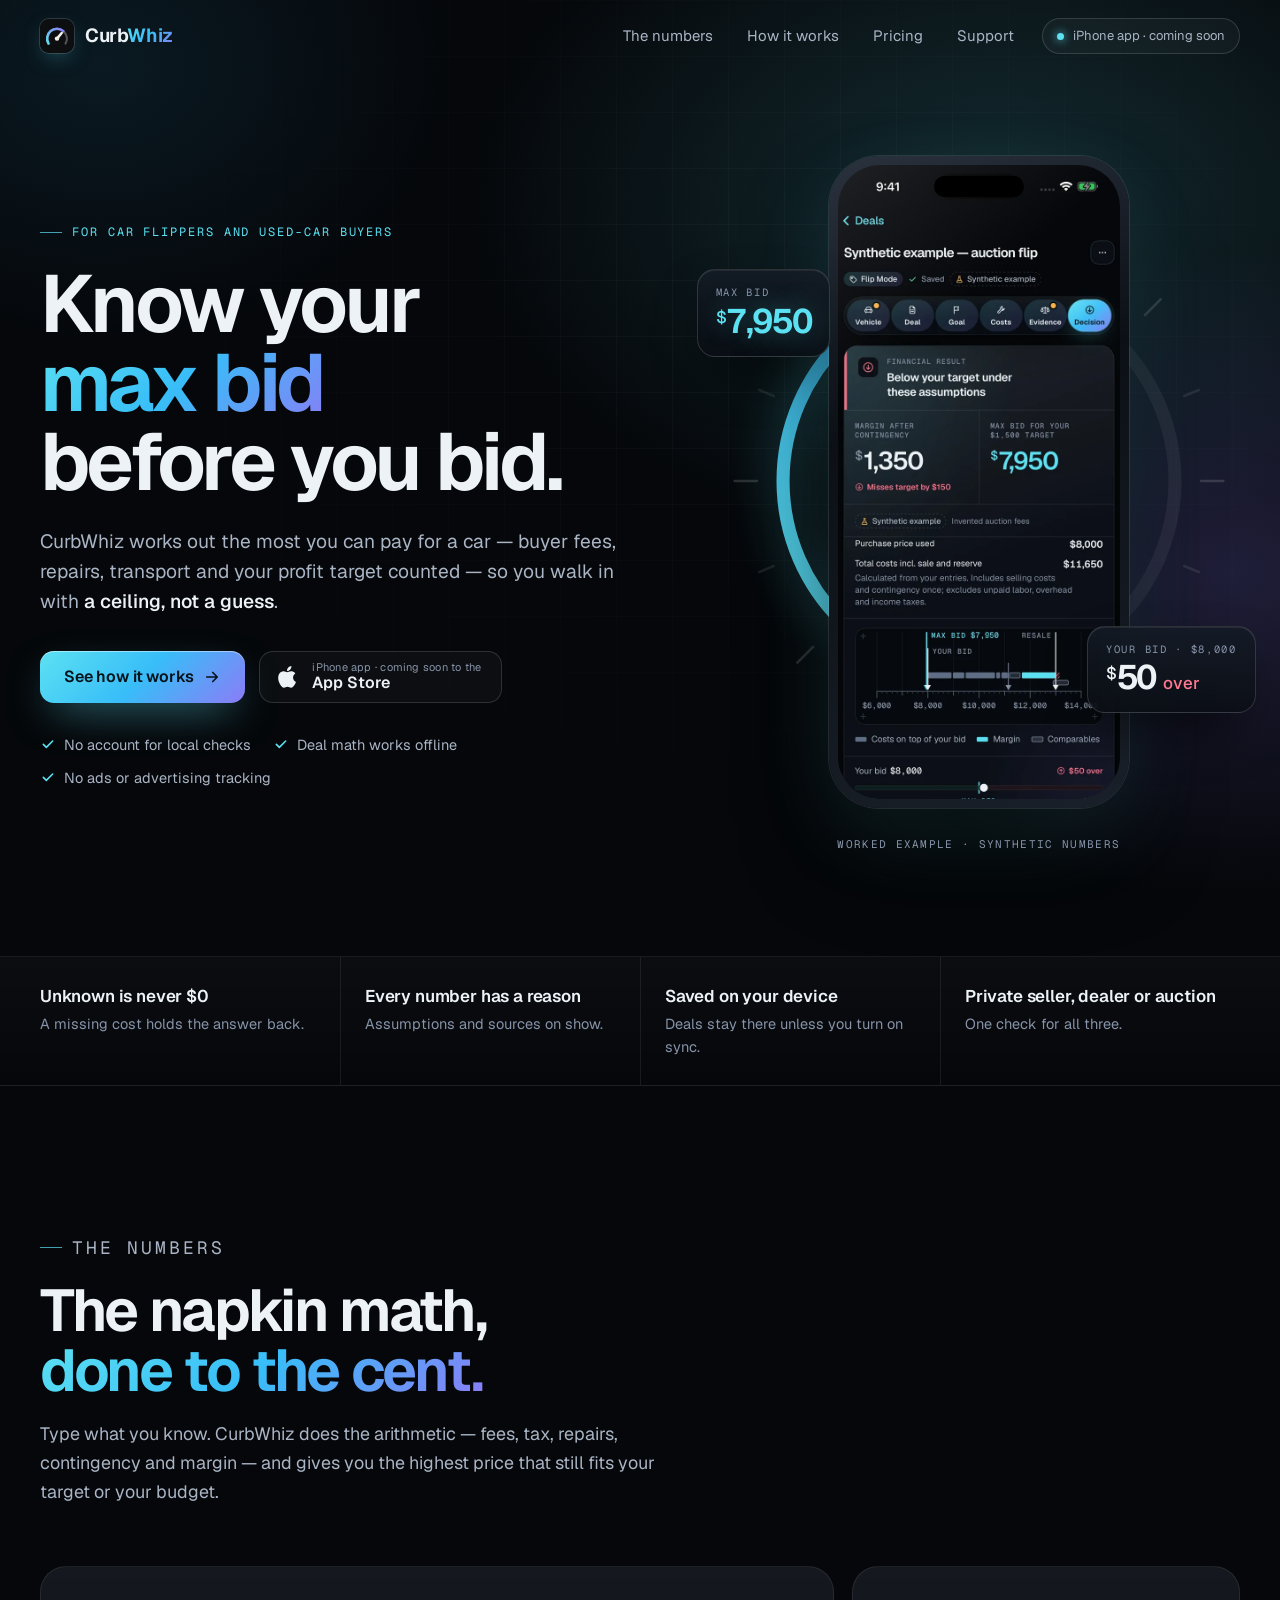
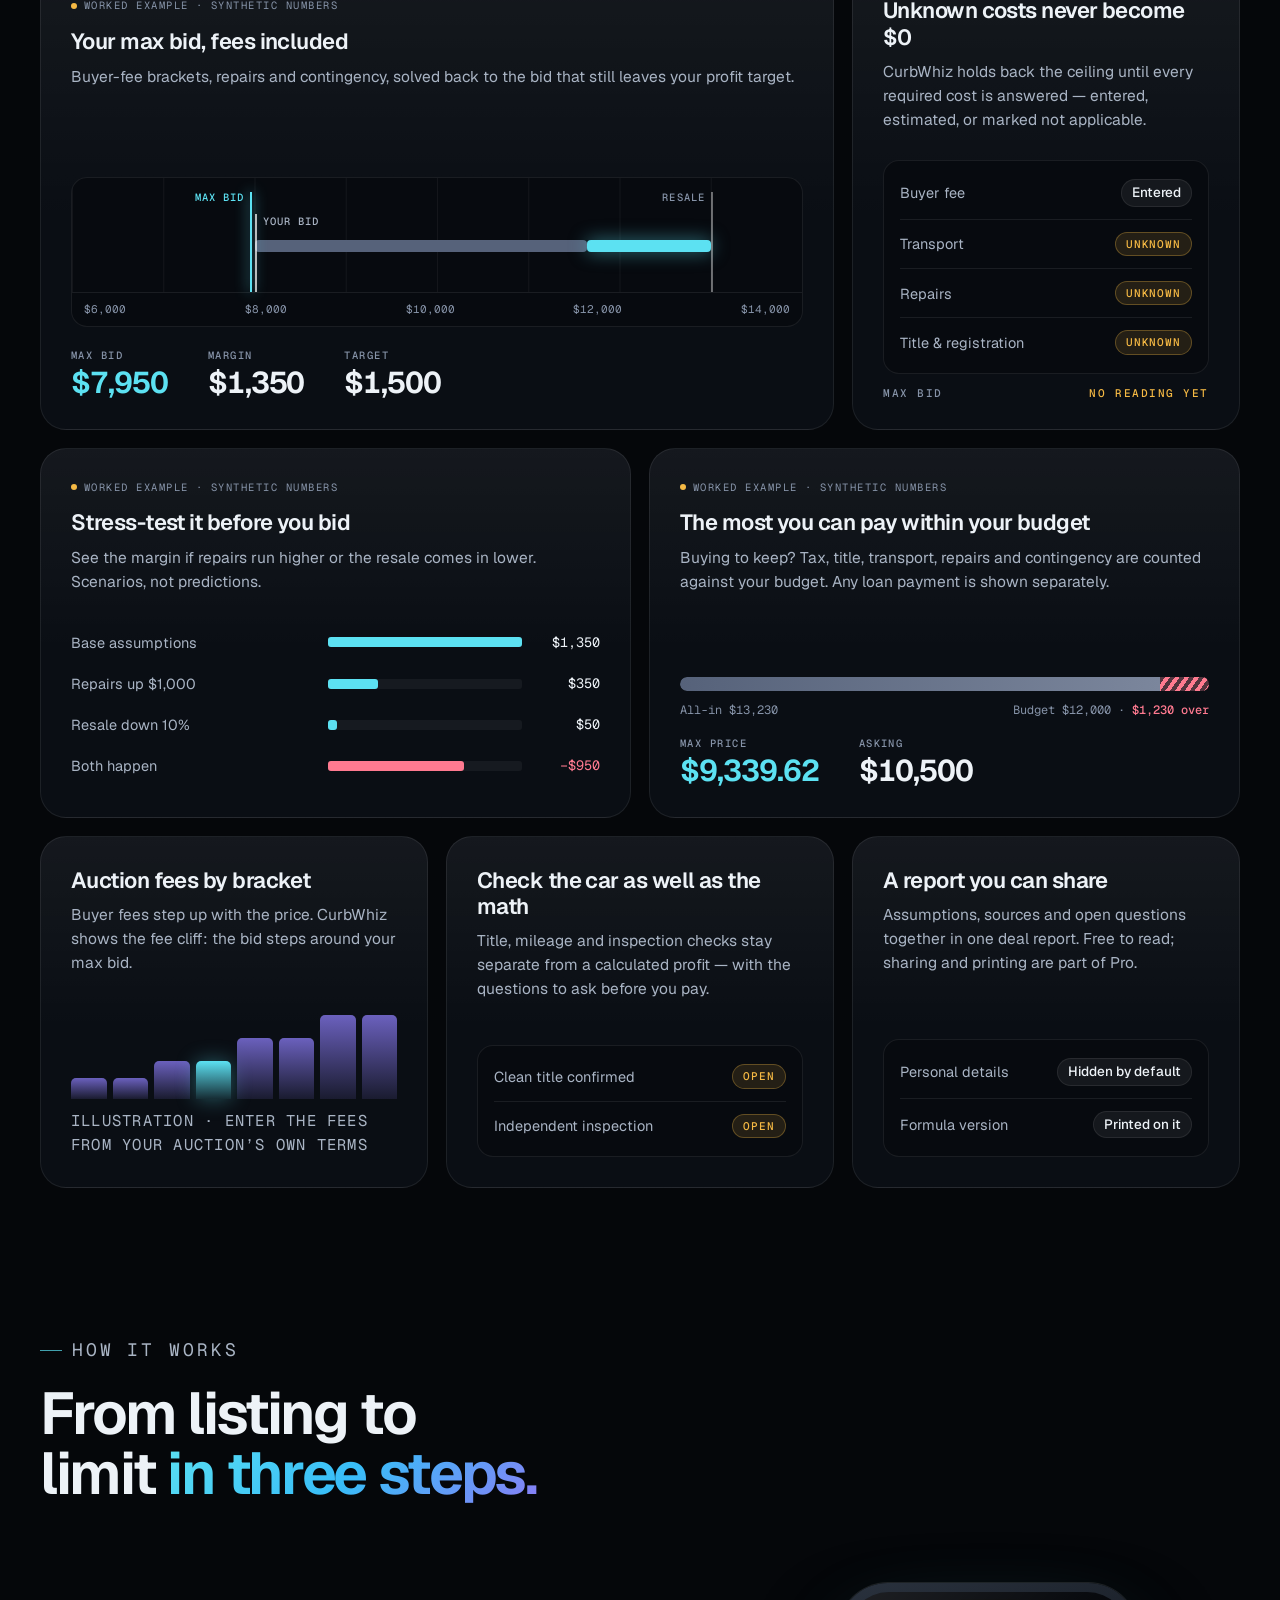
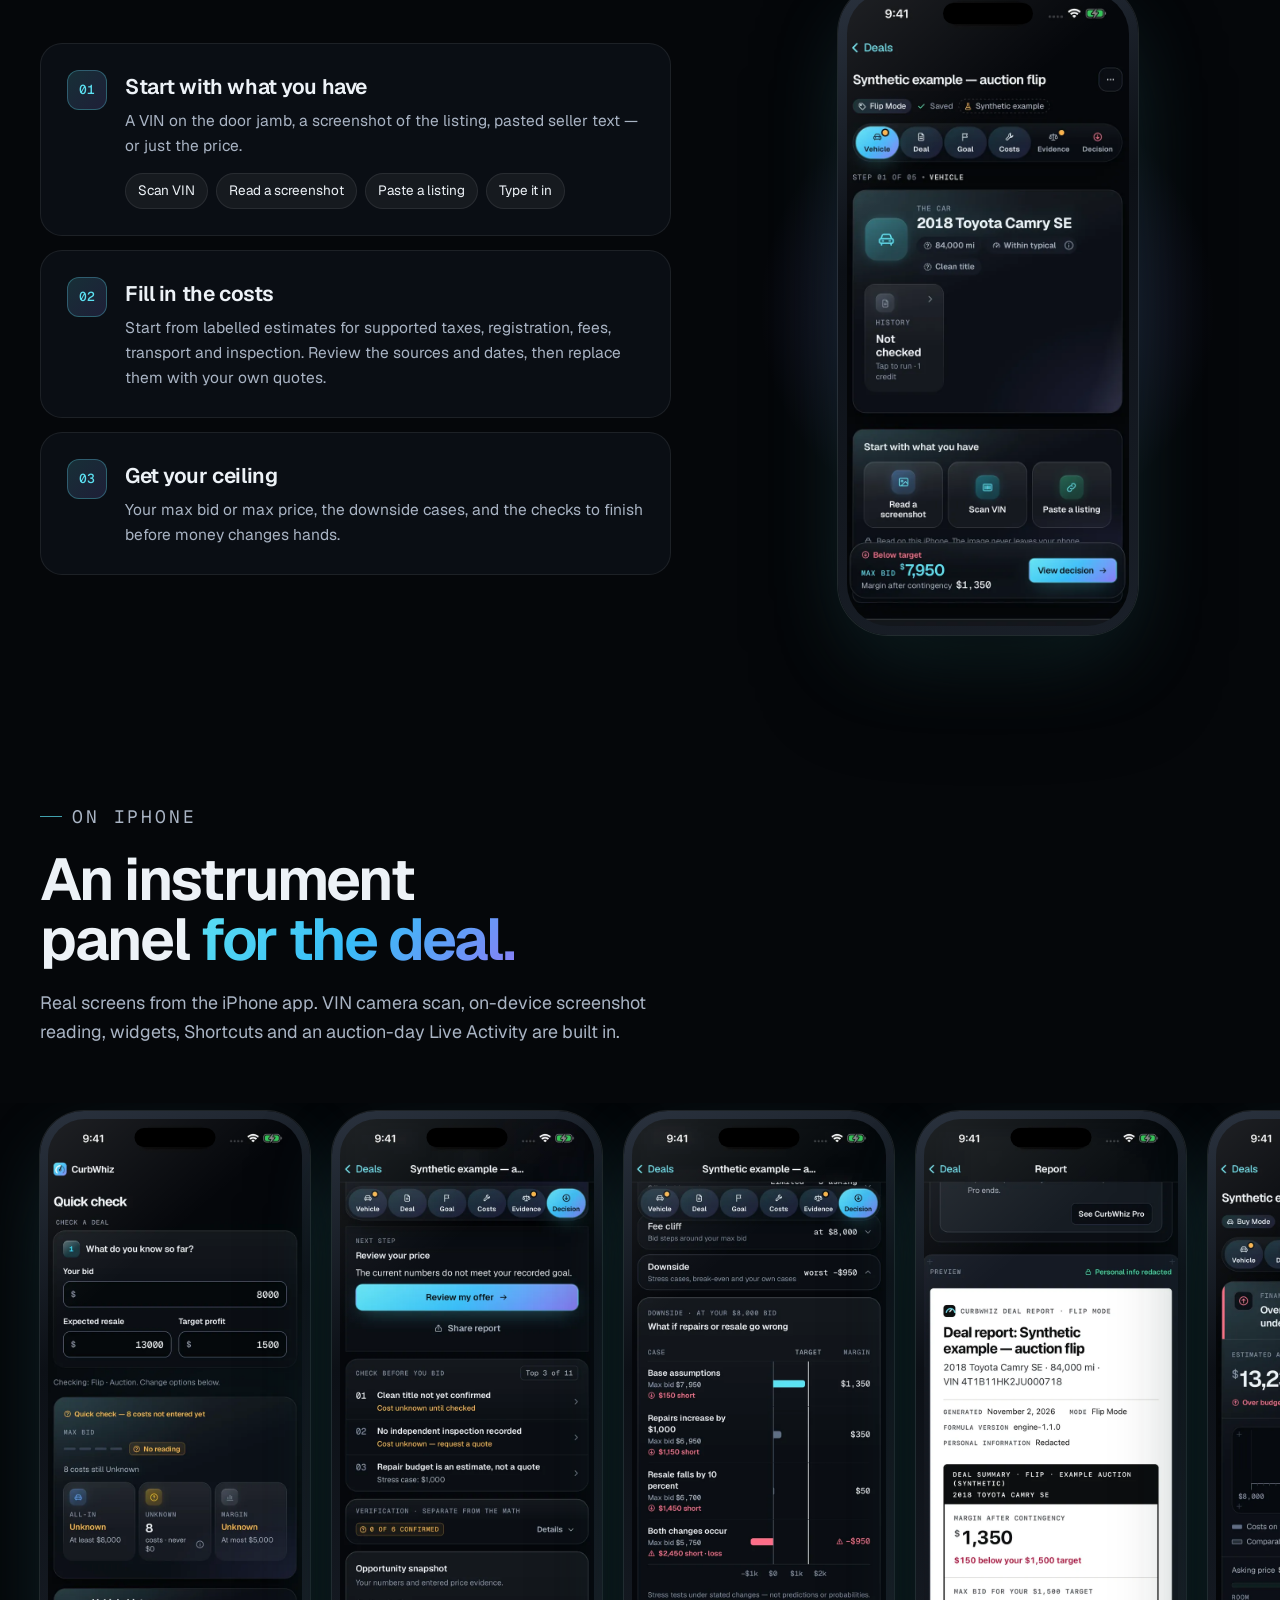
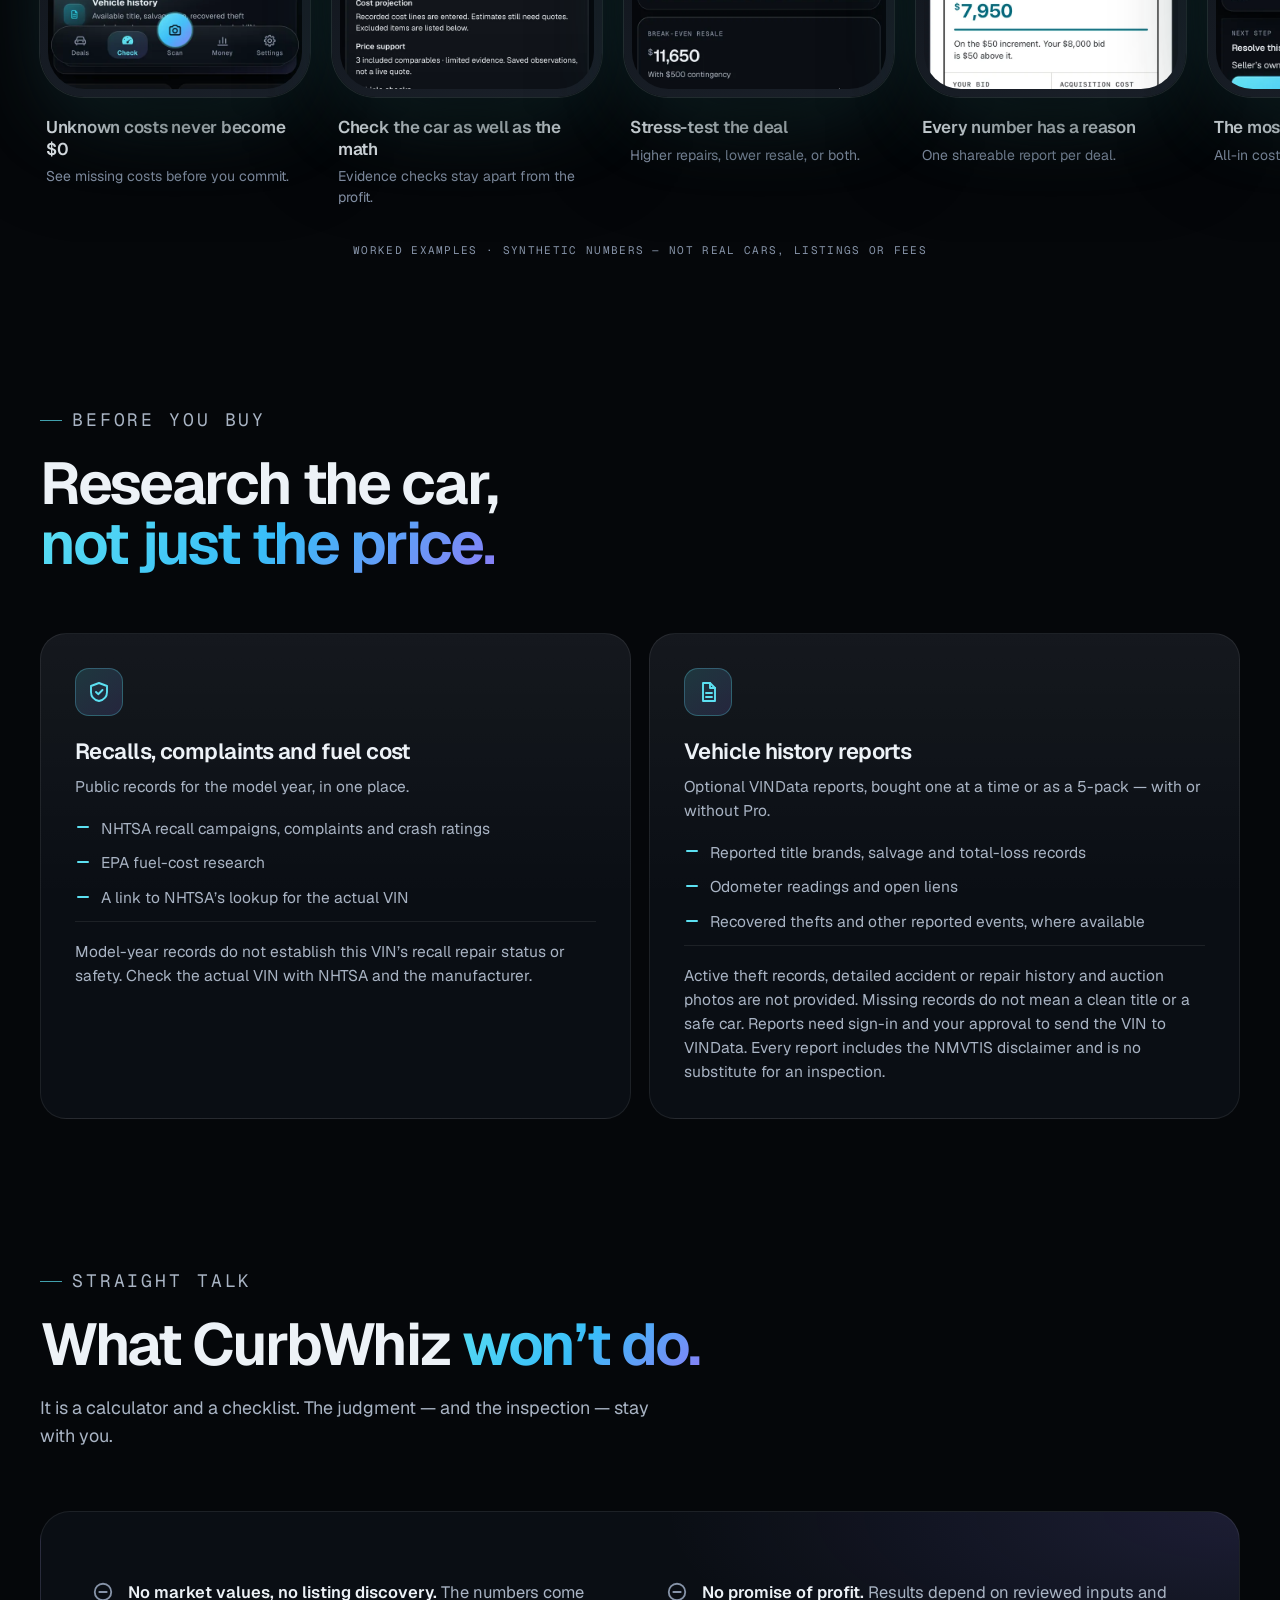
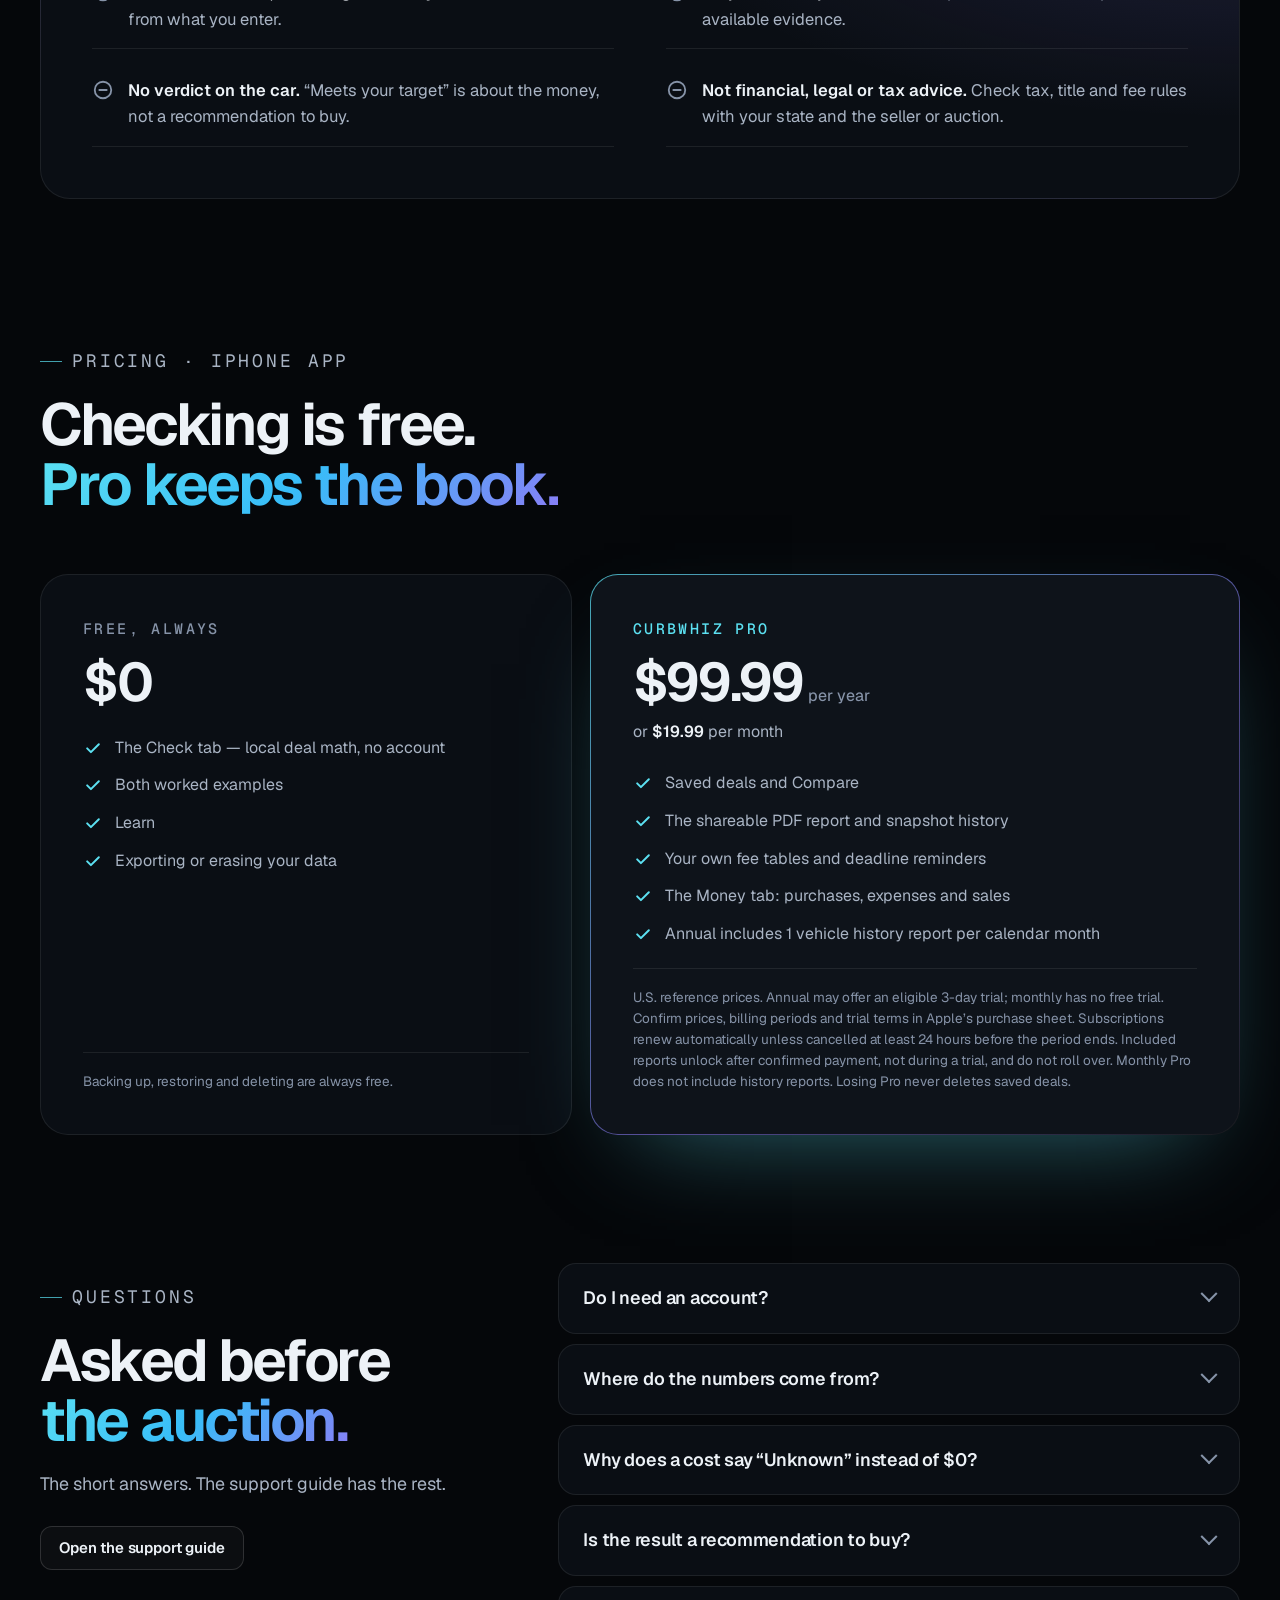
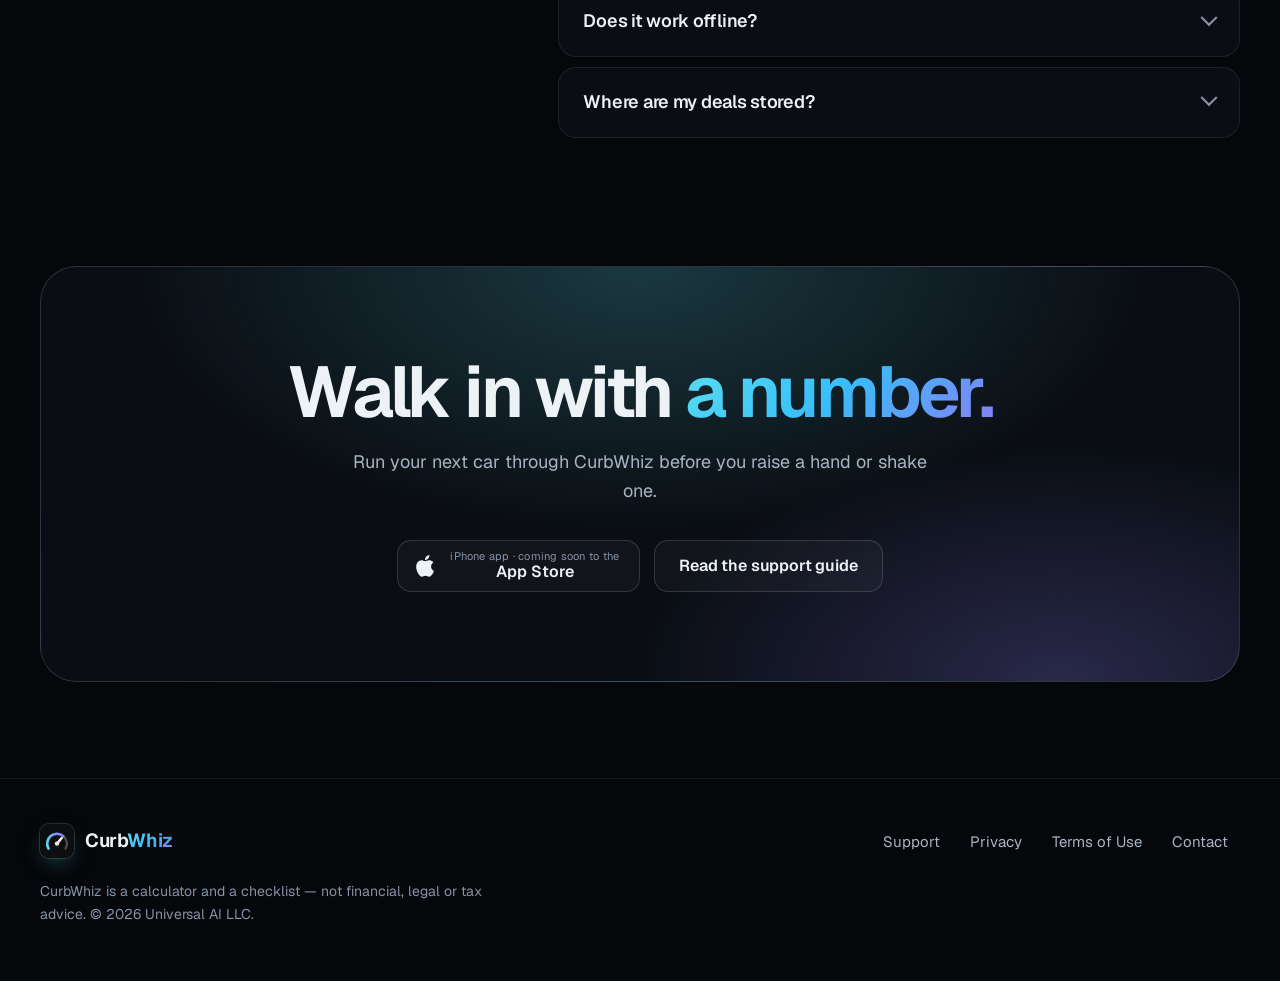
==== commit a52c0803: "Landing: present CurbWhiz as an iPhone app only Remove the web-app buttons and links from the landin" ====
--- a/welcome/index.html
+++ b/welcome/index.html
@@ -106,6 +106,8 @@
       .btn-primary:hover { transform: translateY(-2px); box-shadow: 0 22px 56px -14px rgba(92, 225, 242, 0.75), inset 0 1px 0 rgba(255, 255, 255, 0.45); }
       .btn-ghost { border: 1px solid var(--line-strong); background: rgba(255, 255, 255, 0.03); color: var(--text); }
       .btn-ghost:hover { background: rgba(255, 255, 255, 0.07); border-color: rgba(255, 255, 255, 0.24); transform: translateY(-2px); }
+      .nav-chip { display: inline-flex; align-items: center; gap: 9px; min-height: 36px; margin-left: 8px; padding: 0 14px; border-radius: 999px; border: 1px solid var(--line-strong); background: rgba(255, 255, 255, 0.03); font-size: 13px; color: var(--muted); white-space: nowrap; }
+      .nav-chip i { width: 7px; height: 7px; border-radius: 50%; background: var(--ice); box-shadow: 0 0 10px var(--ice); }
       .btn-sm { min-height: 44px; padding: 0 18px; font-size: 15px; border-radius: 12px; }
       .store { display: inline-flex; align-items: center; gap: 12px; min-height: 52px; padding: 0 20px 0 16px; border-radius: 14px; border: 1px solid var(--line-strong); background: rgba(255, 255, 255, 0.03); }
       .store svg { width: 24px; height: 24px; }
@@ -395,7 +397,7 @@
           <a href="#how">How it works</a>
           <a href="#pricing">Pricing</a>
           <a href="../support.html">Support</a>
-          <a class="btn btn-ghost btn-sm" href="../">Open the web app</a>
+          <span class="nav-chip"><i aria-hidden="true"></i>iPhone app · coming soon</span>
         </nav>
       </div>
     </header>
@@ -411,8 +413,8 @@
               CurbWhiz works out the most you can pay for a car — buyer fees, repairs, transport and your profit target counted — so you walk in with <strong>a ceiling, not a guess</strong>.
             </p>
             <div class="cta-row reveal" style="--d: 0.18s">
-              <a class="btn btn-primary" href="../">
-                Try it in your browser
+              <a class="btn btn-primary" href="#how">
+                See how it works
                 <svg class="arrow" viewBox="0 0 24 24" fill="none" stroke="currentColor" stroke-width="2.2" stroke-linecap="round" stroke-linejoin="round" aria-hidden="true"><path d="M5 12h14M13 6l6 6-6 6" /></svg>
               </a>
               <span class="store" role="img" aria-label="iPhone app coming soon to the App Store">
@@ -710,7 +712,6 @@
                 <li><svg viewBox="0 0 24 24" fill="none" stroke="currentColor" stroke-width="2.4" stroke-linecap="round" stroke-linejoin="round" aria-hidden="true"><path d="M5 12.5l4.5 4.5L19 7.5" /></svg>Exporting or erasing your data</li>
               </ul>
               <p class="fine">Backing up, restoring and deleting are always free.</p>
-              <a class="btn btn-ghost" style="margin-top: 20px" href="../">Try it in your browser</a>
             </article>
             <article class="plan pro reveal" style="--d: 0.08s">
               <h3>CurbWhiz Pro</h3>
@@ -774,10 +775,10 @@
             <h2>Walk in with <span class="grad-text">a number.</span></h2>
             <p>Run your next car through CurbWhiz before you raise a hand or shake one.</p>
             <div class="cta-row">
-              <a class="btn btn-primary" href="../">
-                Try it in your browser
-                <svg class="arrow" viewBox="0 0 24 24" fill="none" stroke="currentColor" stroke-width="2.2" stroke-linecap="round" stroke-linejoin="round" aria-hidden="true"><path d="M5 12h14M13 6l6 6-6 6" /></svg>
-              </a>
+              <span class="store" role="img" aria-label="iPhone app coming soon to the App Store">
+                <svg viewBox="0 0 24 24" fill="currentColor" aria-hidden="true"><path d="M17.05 12.54c-.03-2.76 2.25-4.09 2.36-4.15-1.29-1.88-3.29-2.14-4-2.17-1.7-.17-3.32 1-4.18 1-.86 0-2.19-.98-3.6-.95-1.85.03-3.56 1.08-4.51 2.73-1.92 3.33-.49 8.26 1.38 10.97.92 1.32 2.01 2.81 3.44 2.76 1.38-.06 1.9-.89 3.57-.89 1.67 0 2.14.89 3.6.86 1.49-.03 2.43-1.35 3.34-2.68 1.05-1.54 1.48-3.03 1.51-3.11-.03-.01-2.89-1.11-2.91-4.37zM14.3 4.43c.76-.92 1.27-2.2 1.13-3.47-1.09.04-2.42.73-3.2 1.65-.7.81-1.32 2.11-1.15 3.36 1.22.09 2.46-.62 3.22-1.54z" /></svg>
+                <span><small>iPhone app · coming soon to the</small><b>App Store</b></span>
+              </span>
               <a class="btn btn-ghost" href="../support.html">Read the support guide</a>
             </div>
           </div>
@@ -801,7 +802,6 @@
           <p>CurbWhiz is a calculator and a checklist — not financial, legal or tax advice. © 2026 Universal AI LLC.</p>
         </div>
         <nav aria-label="Footer">
-          <a href="../">Web app</a>
           <a href="../support.html">Support</a>
           <a href="../privacy.html">Privacy</a>
           <a href="https://www.apple.com/legal/internet-services/itunes/dev/stdeula/" rel="noopener">Terms of Use</a>
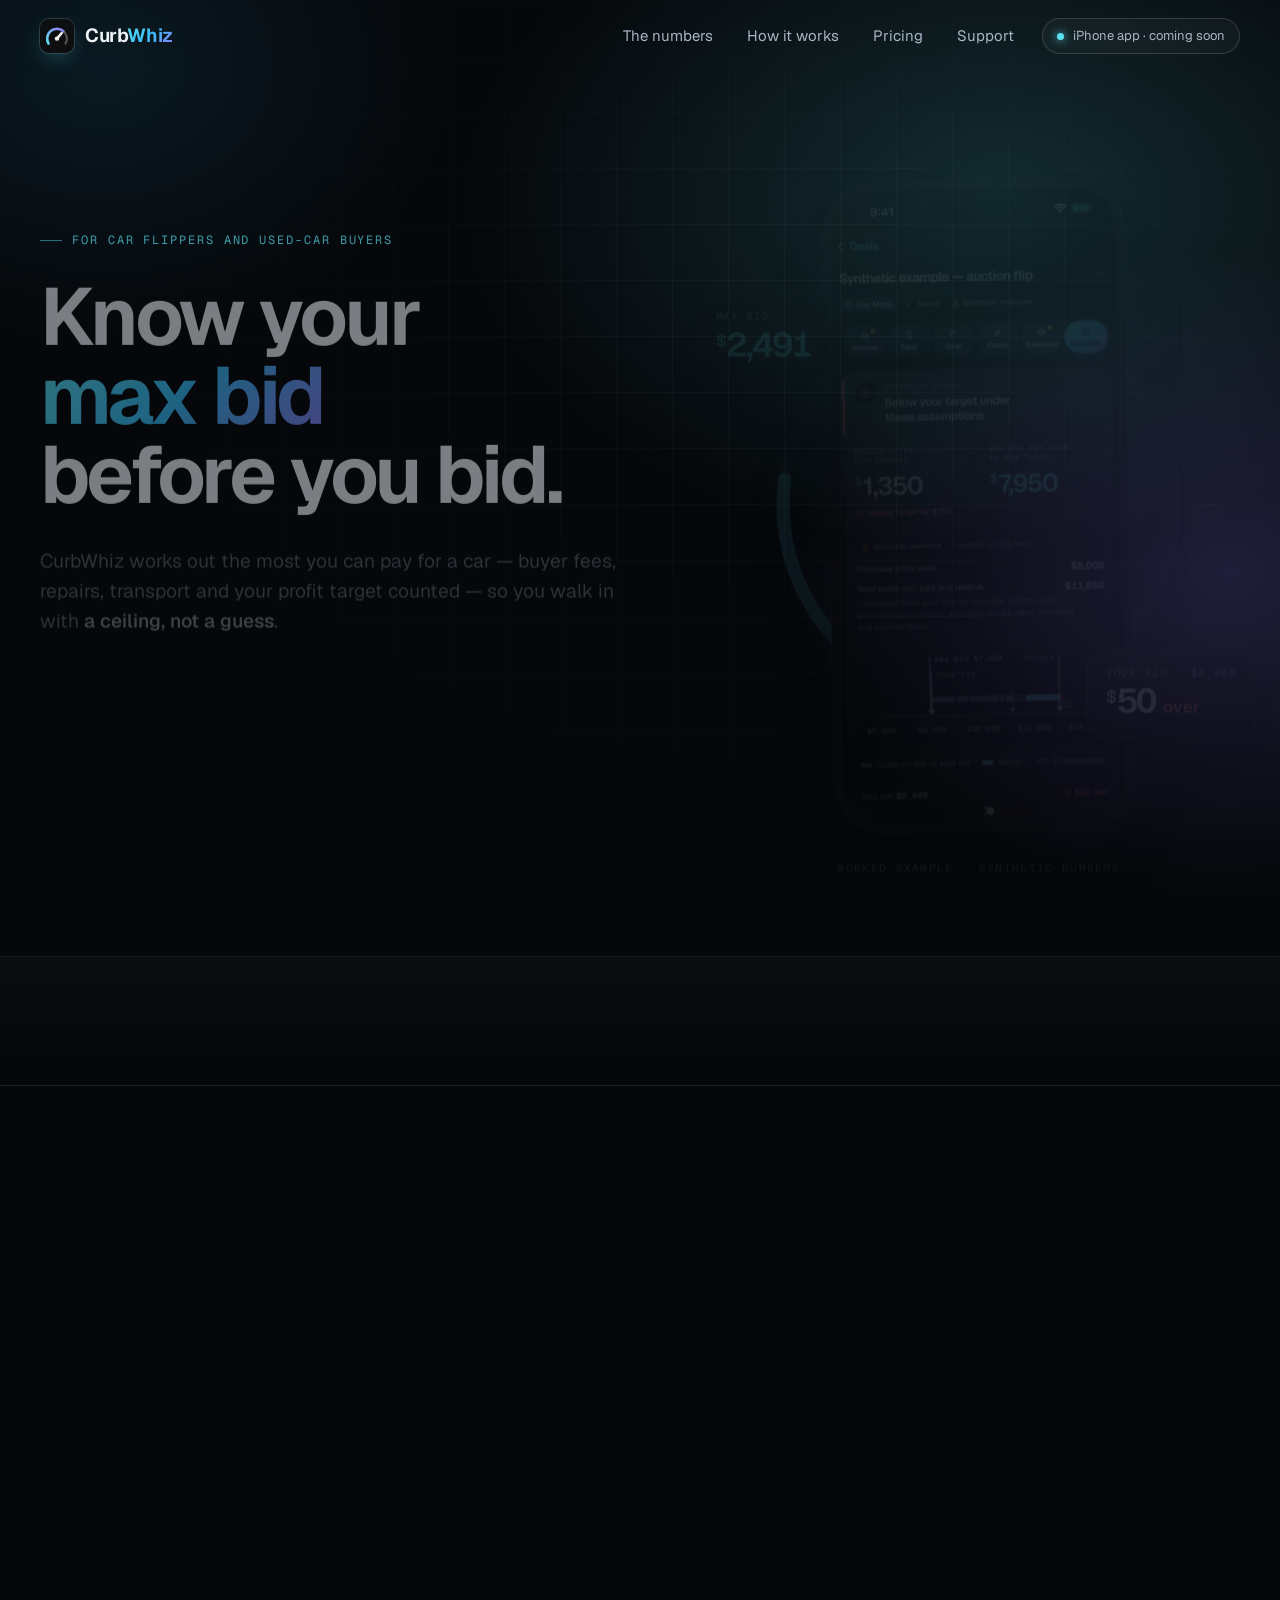
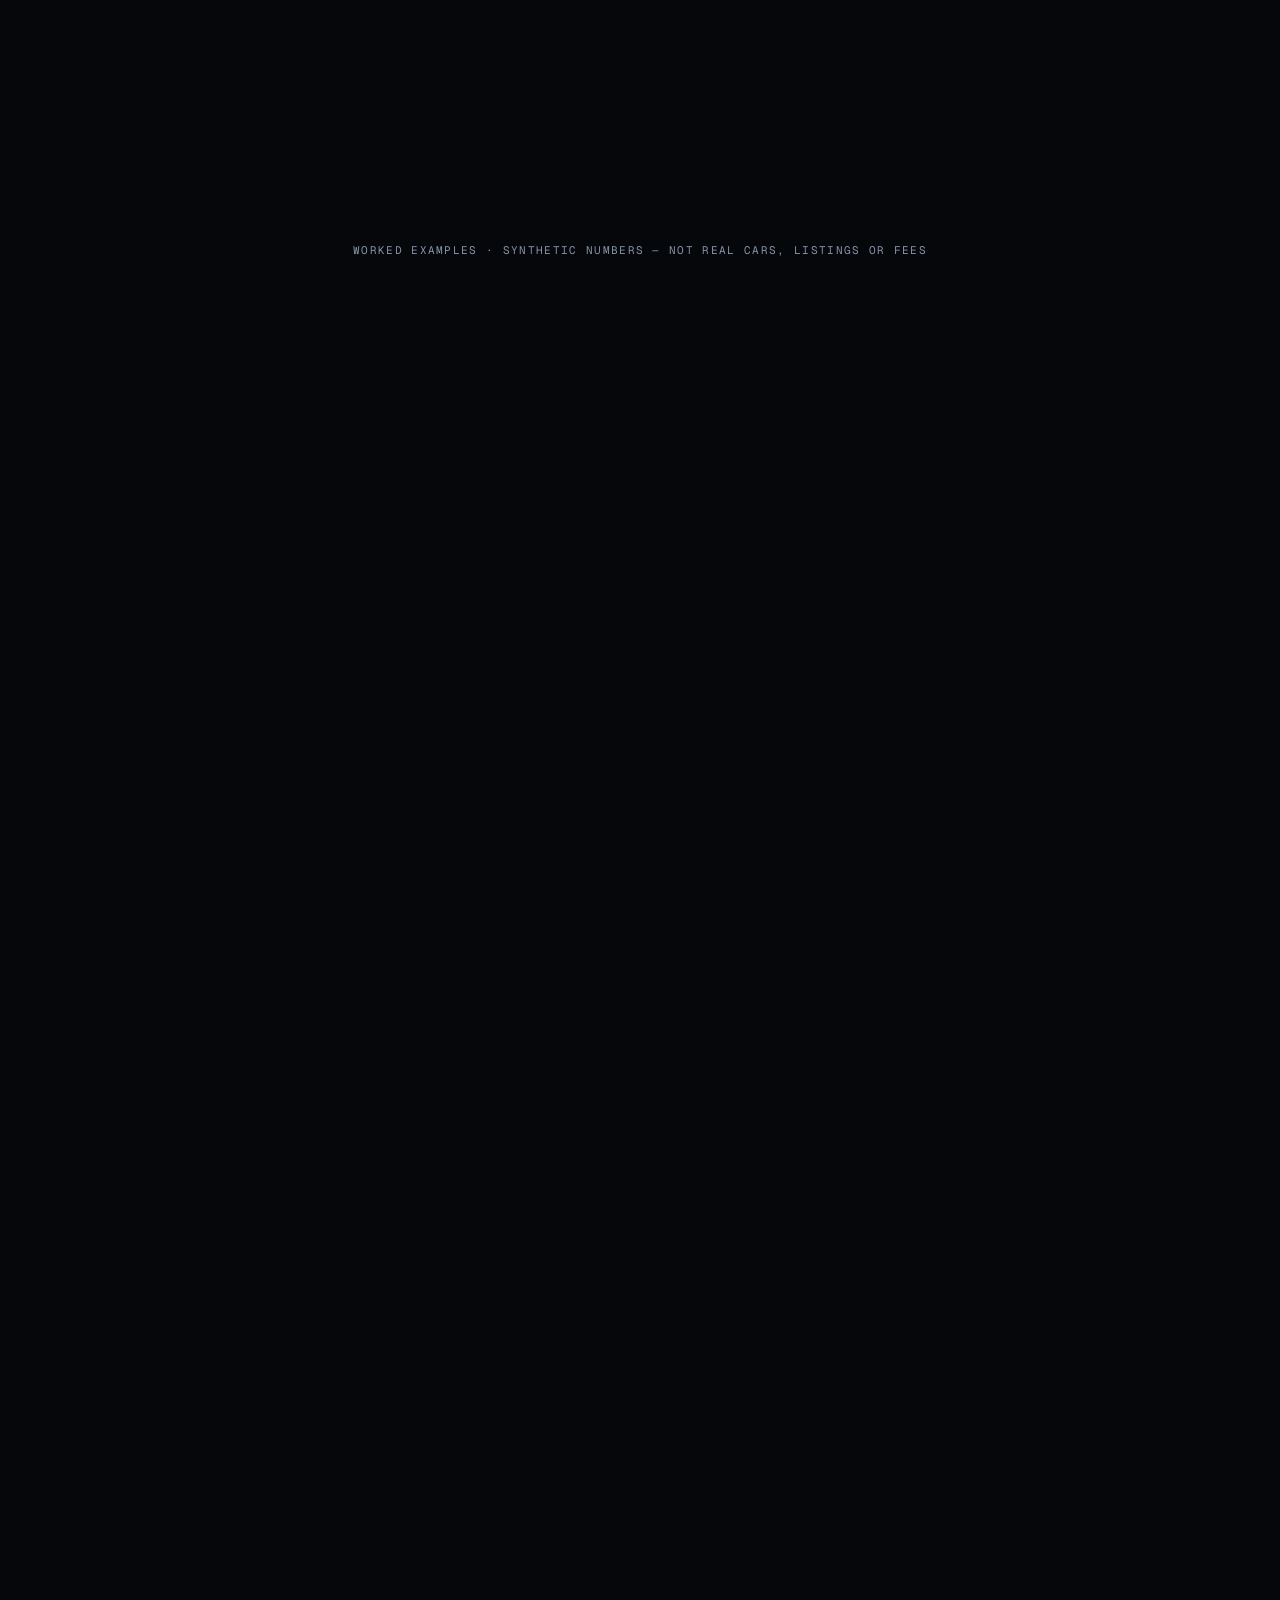
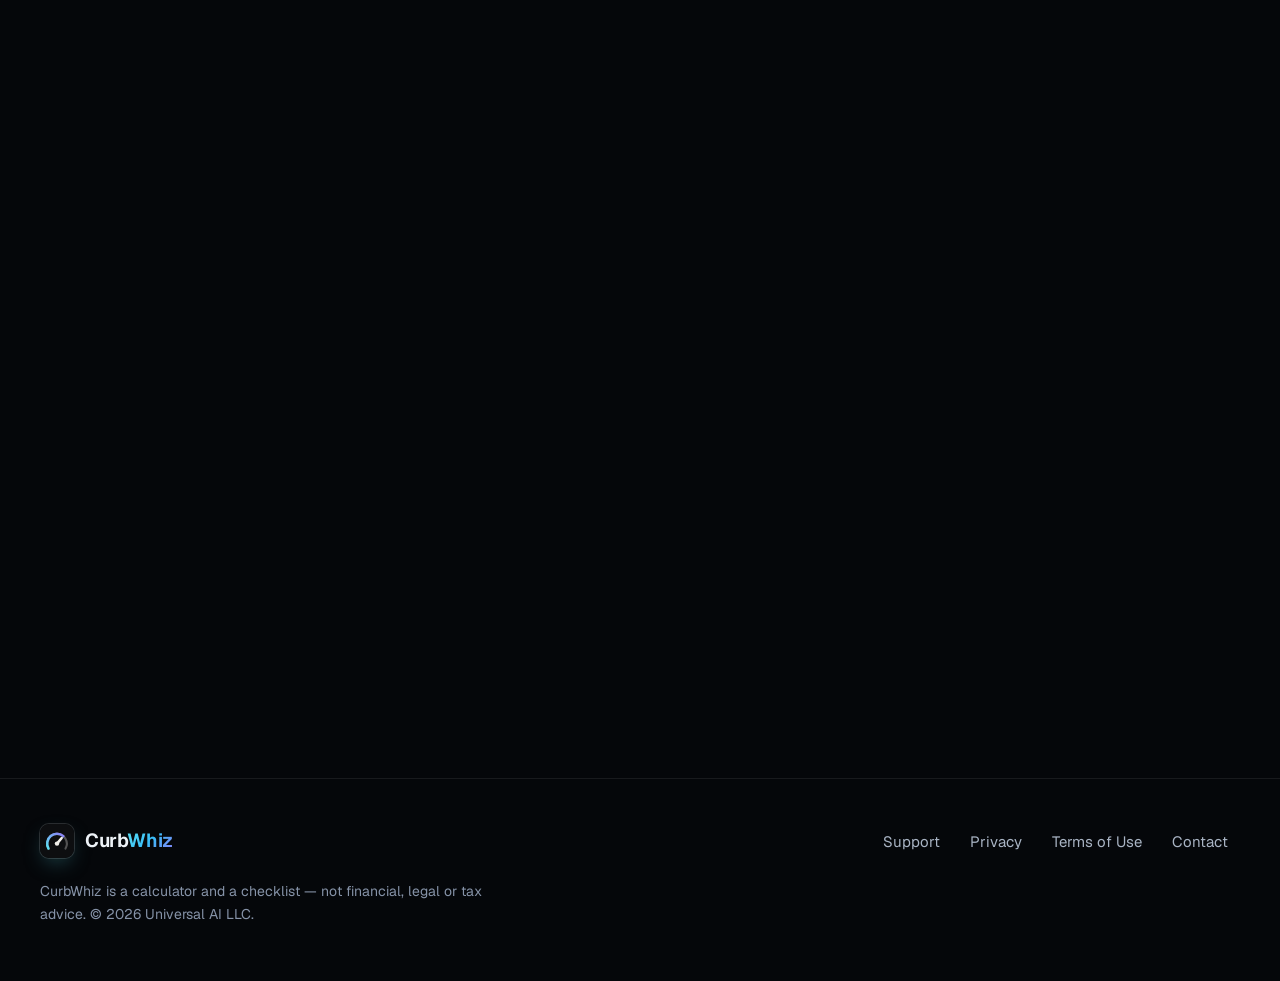
==== commit c1eed5d7: "Retire the web app: CurbWhiz is an iPhone app only The site root is now the home page (moved from we" ====
--- a/welcome/index.html
+++ b/welcome/index.html
@@ -2,814 +2,18 @@
 <html lang="en">
   <head>
     <meta charset="UTF-8" />
-    <!--
-      CurbWhiz landing page. Self-contained: its own <style>, one small inline script (hash-pinned
-      in the policy below), fonts and images from this folder. No third-party requests.
-      Every figure on this page comes from the app's two worked examples (synthetic numbers) and is
-      labelled as such. Prices and free-tier wording mirror support.html and the App Store listing:
-      edit them together.
-    -->
-    <meta http-equiv="Content-Security-Policy" content="default-src 'none'; style-src 'unsafe-inline'; script-src 'sha256-GGlhl+CBUuMHrTE2oq5E/I7PR1daJO44IWOu/AMe91k='; img-src 'self' data:; font-src 'self'; base-uri 'none'; form-action 'none'" />
-    <meta name="viewport" content="width=device-width, initial-scale=1.0, viewport-fit=cover" />
+    <!-- The landing page moved to the site root on November 11, 2026. This page only forwards old links. -->
+    <meta http-equiv="Content-Security-Policy" content="default-src 'none'; style-src 'unsafe-inline'; base-uri 'none'; form-action 'none'" />
+    <meta name="viewport" content="width=device-width, initial-scale=1.0" />
     <meta name="color-scheme" content="dark" />
-    <meta name="theme-color" content="#05070a" />
+    <meta name="robots" content="noindex, nofollow" />
     <meta name="referrer" content="no-referrer" />
-    <meta name="robots" content="noindex, nofollow" />
-    <title>CurbWhiz — Know your max bid before you bid</title>
-    <meta name="description" content="CurbWhiz works out the most you can pay for a used car — buyer fees, repairs, transport and your profit target counted — and never treats a missing cost as $0. For car flippers and used-car buyers." />
-    <link rel="canonical" href="https://universalai123.github.io/curbwhiz-web/welcome/" />
-    <meta property="og:type" content="website" />
-    <meta property="og:site_name" content="CurbWhiz" />
-    <meta property="og:title" content="CurbWhiz — Know your max bid before you bid" />
-    <meta property="og:description" content="The most you can pay for a used car, with fees, repairs and your profit target counted. Unknown costs never become $0." />
-    <meta property="og:url" content="https://universalai123.github.io/curbwhiz-web/welcome/" />
-    <meta property="og:image" content="https://universalai123.github.io/curbwhiz-web/og-image.png" />
-    <meta property="og:image:width" content="1200" />
-    <meta property="og:image:height" content="630" />
-    <meta name="twitter:card" content="summary_large_image" />
-    <link rel="icon" type="image/svg+xml" href="data:image/svg+xml,%3Csvg%20xmlns='http://www.w3.org/2000/svg'%20viewBox='0%200%2032%2032'%3E%3Crect%20width='32'%20height='32'%20rx='8'%20fill='%230D0E10'/%3E%3Cpath%20d='M8%2023.08A9.23%209.23%200%201%201%2024%2023.08'%20fill='none'%20stroke='%23F1EFEA'%20stroke-opacity='.45'%20stroke-width='2'%20stroke-linecap='round'/%3E%3Cpath%20d='M8%2023.08A9.23%209.23%200%200%201%2021.93%2011.39'%20fill='none'%20stroke='%235CE1F2'%20stroke-width='2.4'%20stroke-linecap='round'/%3E%3Cpath%20d='M16%2018.46L20.43%2013.18'%20stroke='%23F1EFEA'%20stroke-width='2.4'%20stroke-linecap='round'/%3E%3Ccircle%20cx='16'%20cy='18.46'%20r='2.1'%20fill='%23F1EFEA'/%3E%3C/svg%3E" />
-    <link rel="icon" type="image/png" sizes="32x32" href="../icons/favicon-32.png" />
-    <link rel="apple-touch-icon" sizes="180x180" href="../icons/apple-touch-icon.png" />
-    <link rel="preload" href="fonts/geist-latin.woff2" as="font" type="font/woff2" crossorigin />
-    <style>
-      @font-face { font-family: 'Geist'; font-style: normal; font-weight: 100 900; font-display: swap; src: url(fonts/geist-latin.woff2) format('woff2'); }
-      @font-face { font-family: 'Geist Mono'; font-style: normal; font-weight: 100 900; font-display: swap; src: url(fonts/geist-mono-latin.woff2) format('woff2'); }
-
-      /* "Aurora" night tokens, copied from the app (src/ui/styles/tokens.css, dark block). */
-      :root {
-        color-scheme: dark;
-        --bg: #05070a;
-        --surface: #0a0e14;
-        --surface-2: #0e131a;
-        --line: rgba(255, 255, 255, 0.08);
-        --line-strong: rgba(255, 255, 255, 0.14);
-        --text: #edf2f7;
-        --muted: #a9b4c4;
-        --subtle: #8693a8;
-        --ice: #5ce1f2;
-        --sky: #38bdf8;
-        --violet: #8b7cf6;
-        --grad: linear-gradient(135deg, #5ce1f2 0%, #38bdf8 50%, #8b7cf6 100%);
-        --grad-soft: linear-gradient(135deg, rgba(92, 225, 242, 0.16), rgba(139, 124, 246, 0.16));
-        --amber: #f5b944;
-        --rose: #ff7a90;
-        --green: #5fe3a1;
-        --sans: 'Geist', ui-sans-serif, system-ui, -apple-system, 'Segoe UI', Roboto, 'Helvetica Neue', Arial, sans-serif;
-        --mono: 'Geist Mono', ui-monospace, 'SF Mono', SFMono-Regular, Menlo, Consolas, monospace;
-        --wrap: 1200px;
-        --pad: clamp(20px, 4vw, 40px);
-        --ease: cubic-bezier(0.22, 1, 0.36, 1);
-      }
-
-      *, *::before, *::after { box-sizing: border-box; }
-      html { background: var(--bg); scroll-behavior: smooth; -webkit-text-size-adjust: 100%; scroll-padding-top: 88px; }
-      body { margin: 0; font-family: var(--sans); font-size: 17px; line-height: 1.6; color: var(--text); background: var(--bg); -webkit-font-smoothing: antialiased; text-rendering: optimizeLegibility; overflow-x: hidden; }
-      img, svg { display: block; max-width: 100%; }
-      a { color: inherit; text-decoration: none; }
-      h1, h2, h3, p, ul, ol, figure { margin: 0; }
-      ul, ol { padding: 0; list-style: none; }
-      :focus-visible { outline: 2px solid var(--ice); outline-offset: 3px; border-radius: 6px; }
-      ::selection { background: rgba(92, 225, 242, 0.3); }
-
-      .wrap { width: 100%; max-width: calc(var(--wrap) + 2 * var(--pad)); margin: 0 auto; padding: 0 var(--pad); }
-      .skip { position: absolute; left: 16px; top: -60px; z-index: 100; background: var(--text); color: var(--bg); padding: 10px 16px; border-radius: 10px; font-weight: 600; }
-      .skip:focus { top: 12px; }
-      .grad-text { background: var(--grad); -webkit-background-clip: text; background-clip: text; color: transparent; }
-      .mono { font-family: var(--mono); }
-      .eyebrow { display: inline-flex; align-items: center; gap: 10px; font-family: var(--mono); font-size: 12px; letter-spacing: 0.16em; text-transform: uppercase; color: var(--ice); }
-      .eyebrow::before { content: ''; width: 22px; height: 1px; background: var(--ice); opacity: 0.7; }
-
-      /* ---------- ground ---------- */
-      .ground { position: absolute; inset: 0 0 auto 0; height: 1100px; pointer-events: none; z-index: 0; overflow: hidden; }
-      .ground::before { content: ''; position: absolute; inset: 0; background:
-          radial-gradient(60% 46% at 78% 18%, rgba(92, 225, 242, 0.17), transparent 70%),
-          radial-gradient(48% 42% at 96% 52%, rgba(139, 124, 246, 0.2), transparent 70%),
-          radial-gradient(40% 36% at 8% 6%, rgba(56, 189, 248, 0.1), transparent 70%); }
-      .ground::after { content: ''; position: absolute; inset: 0; background-image: linear-gradient(rgba(255, 255, 255, 0.035) 1px, transparent 1px), linear-gradient(90deg, rgba(255, 255, 255, 0.035) 1px, transparent 1px); background-size: 56px 56px; -webkit-mask-image: radial-gradient(70% 60% at 60% 30%, #000 0%, transparent 78%); mask-image: radial-gradient(70% 60% at 60% 30%, #000 0%, transparent 78%); }
-
-      /* ---------- nav ---------- */
-      .nav { position: sticky; top: 0; z-index: 50; transition: background 0.3s, border-color 0.3s, backdrop-filter 0.3s; border-bottom: 1px solid transparent; }
-      .nav.is-stuck { background: rgba(5, 7, 10, 0.72); -webkit-backdrop-filter: saturate(160%) blur(18px); backdrop-filter: saturate(160%) blur(18px); border-bottom-color: var(--line); }
-      .nav .wrap { display: flex; align-items: center; justify-content: space-between; height: 72px; gap: 20px; }
-      .brand { display: inline-flex; align-items: center; gap: 11px; font-weight: 650; font-size: 19px; letter-spacing: -0.02em; min-height: 44px; }
-      .brand svg { width: 34px; height: 34px; border-radius: 9px; box-shadow: 0 0 0 1px var(--line-strong), 0 8px 22px -8px rgba(92, 225, 242, 0.5); }
-      .brand b { font-weight: 650; }
-      .nav-links { display: flex; align-items: center; gap: 6px; }
-      .nav-links a { padding: 10px 14px; border-radius: 10px; font-size: 15px; color: var(--muted); transition: color 0.2s, background 0.2s; }
-      .nav-links a:hover { color: var(--text); background: rgba(255, 255, 255, 0.05); }
-
-      /* ---------- buttons ---------- */
-      .btn { display: inline-flex; align-items: center; justify-content: center; gap: 10px; min-height: 52px; padding: 0 24px; border-radius: 14px; font-weight: 600; font-size: 16px; letter-spacing: -0.01em; transition: transform 0.25s var(--ease), box-shadow 0.25s, background 0.25s, border-color 0.25s; white-space: nowrap; }
-      .btn svg { width: 18px; height: 18px; transition: transform 0.25s var(--ease); }
-      .btn:hover svg.arrow { transform: translateX(3px); }
-      .btn-primary { background: var(--grad); color: #04121a; box-shadow: 0 16px 44px -14px rgba(92, 225, 242, 0.6), inset 0 1px 0 rgba(255, 255, 255, 0.45); }
-      .btn-primary:hover { transform: translateY(-2px); box-shadow: 0 22px 56px -14px rgba(92, 225, 242, 0.75), inset 0 1px 0 rgba(255, 255, 255, 0.45); }
-      .btn-ghost { border: 1px solid var(--line-strong); background: rgba(255, 255, 255, 0.03); color: var(--text); }
-      .btn-ghost:hover { background: rgba(255, 255, 255, 0.07); border-color: rgba(255, 255, 255, 0.24); transform: translateY(-2px); }
-      .nav-chip { display: inline-flex; align-items: center; gap: 9px; min-height: 36px; margin-left: 8px; padding: 0 14px; border-radius: 999px; border: 1px solid var(--line-strong); background: rgba(255, 255, 255, 0.03); font-size: 13px; color: var(--muted); white-space: nowrap; }
-      .nav-chip i { width: 7px; height: 7px; border-radius: 50%; background: var(--ice); box-shadow: 0 0 10px var(--ice); }
-      .btn-sm { min-height: 44px; padding: 0 18px; font-size: 15px; border-radius: 12px; }
-      .store { display: inline-flex; align-items: center; gap: 12px; min-height: 52px; padding: 0 20px 0 16px; border-radius: 14px; border: 1px solid var(--line-strong); background: rgba(255, 255, 255, 0.03); }
-      .store svg { width: 24px; height: 24px; }
-      .store span { display: block; line-height: 1.15; }
-      .store small { display: block; font-size: 11px; color: var(--subtle); letter-spacing: 0.02em; }
-      .store b { font-weight: 600; font-size: 16px; }
-
-      /* ---------- hero ---------- */
-      .hero { position: relative; z-index: 1; padding: clamp(36px, 6vw, 84px) 0 clamp(56px, 8vw, 110px); }
-      .hero .wrap { display: grid; grid-template-columns: minmax(0, 1.08fr) minmax(0, 0.92fr); gap: clamp(24px, 5vw, 72px); align-items: center; }
-      .hero h1 { margin-top: 22px; font-size: clamp(44px, 6.3vw, 86px); line-height: 0.98; letter-spacing: -0.045em; font-weight: 650; text-wrap: balance; }
-      .hero .lede { margin-top: 26px; max-width: 34em; font-size: clamp(17px, 1.5vw, 20px); line-height: 1.55; color: var(--muted); }
-      .hero .lede strong { color: var(--text); font-weight: 550; }
-      .cta-row { margin-top: 34px; display: flex; flex-wrap: wrap; gap: 14px; align-items: center; }
-      .ticks { margin-top: 30px; display: flex; flex-wrap: wrap; gap: 10px 22px; font-size: 14.5px; color: var(--muted); }
-      .ticks li { display: inline-flex; align-items: center; gap: 8px; }
-      .ticks svg { width: 16px; height: 16px; color: var(--ice); flex: none; }
-
-      .stage { position: relative; display: grid; place-items: center; padding: 6px 0 46px; }
-      .dial { position: absolute; width: min(600px, 118%); aspect-ratio: 1; left: 50%; top: 47%; transform: translate(-50%, -50%); opacity: 0.9; }
-      .dial .track { stroke: rgba(255, 255, 255, 0.07); }
-      .dial .sweep { stroke-dasharray: 707; stroke-dashoffset: 707; animation: sweep 1.8s var(--ease) 0.25s forwards; filter: drop-shadow(0 0 18px rgba(92, 225, 242, 0.45)); }
-      .dial .tick { stroke: rgba(255, 255, 255, 0.16); }
-      @keyframes sweep { to { stroke-dashoffset: 262; } }
-
-      .phone { position: relative; width: min(300px, 74vw); aspect-ratio: 1320 / 2868; padding: 9px; border-radius: 50px; background: linear-gradient(160deg, #2a323e, #0c1016 38%, #1a2029); box-shadow: 0 0 0 1px rgba(255, 255, 255, 0.1), 0 50px 110px -30px rgba(0, 0, 0, 0.9), 0 30px 90px -30px rgba(92, 225, 242, 0.35); }
-      .phone img { width: 100%; height: 100%; object-fit: cover; border-radius: 42px; background: #05070a; }
-      .phone::before { content: ''; position: absolute; top: 20px; left: 50%; width: 30%; height: 3.3%; transform: translateX(-50%); background: #000; border-radius: 99px; z-index: 2; }
-      .phone::after { content: ''; position: absolute; inset: 9px; border-radius: 42px; background: linear-gradient(140deg, rgba(255, 255, 255, 0.1), transparent 28%); pointer-events: none; }
-      .stage .phone { animation: float 7s ease-in-out infinite; }
-      @keyframes float { 0%, 100% { transform: translateY(0) rotate(-1.2deg); } 50% { transform: translateY(-12px) rotate(-0.4deg); } }
-
-      .readout { position: absolute; z-index: 3; padding: 14px 18px 15px; border-radius: 18px; background: linear-gradient(180deg, rgba(20, 27, 37, 0.86), rgba(10, 14, 20, 0.86)); -webkit-backdrop-filter: blur(16px); backdrop-filter: blur(16px); border: 1px solid var(--line-strong); box-shadow: 0 24px 60px -22px rgba(0, 0, 0, 0.9), inset 0 1px 0 rgba(255, 255, 255, 0.07); }
-      .readout .k { font-family: var(--mono); font-size: 10.5px; letter-spacing: 0.16em; text-transform: uppercase; color: var(--subtle); }
-      .readout .v { margin-top: 2px; font-size: 34px; font-weight: 650; letter-spacing: -0.04em; line-height: 1.1; font-variant-numeric: tabular-nums; }
-      .readout .v sup { font-size: 0.5em; vertical-align: 0.62em; margin-right: 1px; font-weight: 500; }
-      .readout .n { margin-top: 3px; font-size: 12.5px; color: var(--rose); display: flex; align-items: center; gap: 6px; }
-      .readout.r1 { left: -4%; top: 17%; animation: bob 6s ease-in-out 0.4s infinite; }
-      .readout.r1 .v { color: var(--ice); text-shadow: 0 0 28px rgba(92, 225, 242, 0.35); }
-      .readout.r2 { right: -3%; bottom: 20%; animation: bob 6.5s ease-in-out 1.2s infinite; }
-      @keyframes bob { 0%, 100% { transform: translateY(0); } 50% { transform: translateY(-9px); } }
-      .stage-note { position: absolute; bottom: 0; left: 0; right: 0; text-align: center; font-family: var(--mono); font-size: 11px; letter-spacing: 0.12em; text-transform: uppercase; color: var(--subtle); }
-
-      /* ---------- principle strip ---------- */
-      .strip { position: relative; z-index: 1; border-top: 1px solid var(--line); border-bottom: 1px solid var(--line); background: linear-gradient(180deg, rgba(255, 255, 255, 0.025), rgba(255, 255, 255, 0)); }
-      .strip ul { display: grid; grid-template-columns: repeat(4, 1fr); }
-      .strip li { padding: 26px 24px; border-left: 1px solid var(--line); }
-      .strip li:first-child { border-left: 0; padding-left: 0; }
-      .strip b { display: block; font-size: 17px; font-weight: 600; letter-spacing: -0.01em; }
-      .strip span { display: block; margin-top: 2px; font-size: 14.5px; color: var(--subtle); }
-
-      /* ---------- sections ---------- */
-      section { position: relative; z-index: 1; }
-      .sec { padding: clamp(72px, 10vw, 136px) 0 0; }
-      .sec-head { max-width: 780px; }
-      .sec-head h2 { margin-top: 18px; font-size: clamp(34px, 4.6vw, 60px); line-height: 1.02; letter-spacing: -0.04em; font-weight: 650; text-wrap: balance; }
-      .sec-head p { margin-top: 20px; font-size: clamp(17px, 1.4vw, 19px); color: var(--muted); max-width: 36em; }
-
-      .card { position: relative; border-radius: 26px; border: 1px solid var(--line); background: linear-gradient(180deg, rgba(255, 255, 255, 0.045), rgba(255, 255, 255, 0) 55%), var(--surface); overflow: hidden; transition: transform 0.4s var(--ease), border-color 0.3s, box-shadow 0.4s; }
-      .card:hover { transform: translateY(-4px); border-color: rgba(92, 225, 242, 0.28); box-shadow: 0 30px 70px -34px rgba(92, 225, 242, 0.35); }
-      .card h3 { font-size: 22px; line-height: 1.2; letter-spacing: -0.025em; font-weight: 620; }
-      .card p { margin-top: 10px; font-size: 15.5px; line-height: 1.55; color: var(--muted); }
-      .tag { display: inline-flex; align-items: center; gap: 7px; font-family: var(--mono); font-size: 10.5px; letter-spacing: 0.14em; text-transform: uppercase; color: var(--subtle); }
-      .tag::before { content: ''; width: 6px; height: 6px; border-radius: 50%; background: var(--amber); }
-
-      /* bento */
-      .bento { margin-top: clamp(36px, 5vw, 60px); display: grid; grid-template-columns: repeat(6, minmax(0, 1fr)); gap: 18px; }
-      .bento .card { padding: 30px; display: flex; flex-direction: column; }
-      .b-wide { grid-column: span 4; }
-      .b-tall { grid-column: span 2; }
-      .b-half { grid-column: span 3; }
-      .b-third { grid-column: span 2; }
-      .viz { margin-top: auto; padding-top: 28px; }
-
-      /* ladder (max bid) */
-      .ladder { position: relative; height: 150px; border-radius: 16px; background: #070a0f; border: 1px solid var(--line); overflow: hidden; }
-      .ladder .grid { position: absolute; inset: 0 0 34px 0; background-image: linear-gradient(90deg, rgba(255, 255, 255, 0.05) 1px, transparent 1px); background-size: 12.5% 100%; }
-      .ladder .bar { position: absolute; top: 62px; height: 12px; border-radius: 4px; }
-      .ladder .costs { left: 25%; width: 45.6%; background: #56627a; }
-      .ladder .margin { left: 70.6%; width: 16.9%; background: var(--ice); box-shadow: 0 0 18px rgba(92, 225, 242, 0.5); }
-      .ladder .pin { position: absolute; top: 14px; bottom: 34px; width: 2px; }
-      .ladder .pin i { position: absolute; top: 0; left: 8px; font: 500 10.5px/1 var(--mono); letter-spacing: 0.1em; text-transform: uppercase; white-space: nowrap; font-style: normal; }
-      .ladder .p-max { left: 24.4%; background: var(--ice); box-shadow: 0 0 14px var(--ice); }
-      .ladder .p-max i { color: var(--ice); left: auto; right: 8px; }
-      .ladder .p-bid { left: 25%; top: 36px; background: rgba(255, 255, 255, 0.7); }
-      .ladder .p-bid i { color: var(--muted); top: 2px; }
-      .ladder .p-res { left: 87.5%; background: rgba(255, 255, 255, 0.4); }
-      .ladder .p-res i { color: var(--subtle); left: auto; right: 8px; }
-      .ladder .axis { position: absolute; left: 0; right: 0; bottom: 0; height: 34px; border-top: 1px solid var(--line); display: flex; justify-content: space-between; align-items: center; padding: 0 12px; font: 400 11px/1 var(--mono); color: var(--subtle); }
-      .figs { display: grid; grid-template-columns: repeat(3, auto); justify-content: start; gap: 8px 40px; margin-top: 22px; }
-      .fig .k { font: 500 10.5px/1.2 var(--mono); letter-spacing: 0.14em; text-transform: uppercase; color: var(--subtle); }
-      .fig .v { margin-top: 4px; font-size: 30px; font-weight: 650; letter-spacing: -0.035em; font-variant-numeric: tabular-nums; line-height: 1.1; }
-      .fig .v.ice { color: var(--ice); }
-
-      /* unknown rows */
-      .rows { border-radius: 16px; background: #070a0f; border: 1px solid var(--line); padding: 6px 16px; }
-      .rows li { display: flex; align-items: center; justify-content: space-between; gap: 12px; padding: 12px 0; border-bottom: 1px solid var(--line); font-size: 14.5px; color: var(--muted); }
-      .rows li:last-child { border-bottom: 0; }
-      .pill { display: inline-flex; align-items: center; gap: 6px; padding: 4px 10px; border-radius: 99px; font: 500 11px/1.3 var(--mono); letter-spacing: 0.08em; text-transform: uppercase; }
-      .pill.unk { color: var(--amber); background: rgba(245, 185, 68, 0.12); border: 1px solid rgba(245, 185, 68, 0.3); }
-      .pill.ok { color: var(--text); background: rgba(255, 255, 255, 0.06); border: 1px solid var(--line); text-transform: none; letter-spacing: 0; font-family: var(--sans); font-size: 13.5px; font-variant-numeric: tabular-nums; }
-      .noread { margin-top: 14px; display: flex; align-items: center; justify-content: space-between; font: 500 11px/1 var(--mono); letter-spacing: 0.14em; text-transform: uppercase; color: var(--subtle); }
-      .noread b { color: var(--amber); font-weight: 500; }
-
-      /* downside */
-      .cases li { display: grid; grid-template-columns: minmax(0, 1.25fr) minmax(0, 1fr) 64px; align-items: center; gap: 14px; padding: 9px 0; font-size: 14.5px; color: var(--muted); }
-      .cases .track { height: 10px; border-radius: 3px; background: rgba(255, 255, 255, 0.05); position: relative; }
-      .cases .track i { position: absolute; left: 0; top: 0; bottom: 0; border-radius: 3px; background: var(--ice); transform-origin: left; }
-      .cases .loss .track i { background: var(--rose); }
-      .cases .amt { text-align: right; font-family: var(--mono); font-size: 13.5px; color: var(--text); font-variant-numeric: tabular-nums; }
-      .cases .loss .amt { color: var(--rose); }
-
-      /* steps (fee brackets) */
-      .steps-viz { display: flex; align-items: flex-end; gap: 6px; height: 96px; }
-      .steps-viz i { flex: 1; border-radius: 5px 5px 0 0; background: linear-gradient(180deg, rgba(139, 124, 246, 0.75), rgba(139, 124, 246, 0.12)); }
-      .steps-viz i.on { background: linear-gradient(180deg, var(--ice), rgba(92, 225, 242, 0.14)); box-shadow: 0 0 20px rgba(92, 225, 242, 0.35); }
-      .cap { margin-top: 12px; font: 400 11px/1.4 var(--mono); letter-spacing: 0.08em; text-transform: uppercase; color: var(--subtle); }
-
-      /* budget meter */
-      .meter { height: 14px; border-radius: 99px; background: rgba(255, 255, 255, 0.06); position: relative; overflow: hidden; }
-      .meter i { position: absolute; inset: 0 auto 0 0; width: 90.7%; background: linear-gradient(90deg, #56627a, #7b869c); border-radius: 99px 0 0 99px; }
-      .meter em { position: absolute; inset: 0 0 0 90.7%; background: repeating-linear-gradient(-55deg, var(--rose) 0 4px, rgba(255, 122, 144, 0.25) 4px 8px); }
-      .meter-legend { margin-top: 12px; display: flex; justify-content: space-between; font: 400 12px/1.3 var(--mono); color: var(--subtle); }
-      .meter-legend b { color: var(--rose); font-weight: 500; }
-
-      /* ---------- how ---------- */
-      .how { margin-top: clamp(36px, 5vw, 60px); display: grid; grid-template-columns: minmax(0, 1fr) minmax(0, 0.8fr); gap: clamp(28px, 5vw, 80px); align-items: center; }
-      .how ol { counter-reset: s; display: grid; gap: 14px; }
-      .how li { counter-increment: s; position: relative; padding: 26px 26px 26px 84px; border-radius: 22px; border: 1px solid var(--line); background: var(--surface); transition: border-color 0.3s, background 0.3s; }
-      .how li:hover { border-color: rgba(92, 225, 242, 0.28); background: var(--surface-2); }
-      .how li::before { content: '0' counter(s); position: absolute; left: 26px; top: 26px; width: 40px; height: 40px; display: grid; place-items: center; border-radius: 12px; background: var(--grad-soft); border: 1px solid rgba(92, 225, 242, 0.3); font: 500 13px/1 var(--mono); color: var(--ice); }
-      .how h3 { font-size: 21px; letter-spacing: -0.02em; font-weight: 620; }
-      .how li p { margin-top: 6px; font-size: 15.5px; color: var(--muted); }
-      .chips { margin-top: 14px; display: flex; flex-wrap: wrap; gap: 8px; }
-      .chips span { padding: 6px 12px; border-radius: 99px; font-size: 13.5px; color: var(--text); background: rgba(255, 255, 255, 0.05); border: 1px solid var(--line); }
-      .how-stage { position: relative; display: grid; place-items: center; padding: 20px 0; }
-      .how-stage::before { content: ''; position: absolute; width: 90%; aspect-ratio: 1; border-radius: 50%; background: radial-gradient(closest-side, rgba(139, 124, 246, 0.3), transparent); }
-      .how-stage .phone { width: min(300px, 70vw); }
-
-      /* ---------- gallery ---------- */
-      .gallery { margin-top: clamp(36px, 5vw, 56px); display: flex; gap: 22px; overflow-x: auto; scroll-snap-type: x mandatory; padding: 8px var(--pad) 34px; scrollbar-width: thin; scrollbar-color: rgba(255, 255, 255, 0.18) transparent; -webkit-overflow-scrolling: touch; }
-      .gallery::-webkit-scrollbar { height: 6px; }
-      .gallery::-webkit-scrollbar-thumb { background: rgba(255, 255, 255, 0.16); border-radius: 99px; }
-      .shot { flex: none; width: 270px; scroll-snap-align: center; }
-      .shot .phone { width: 100%; border-radius: 44px; padding: 8px; transition: transform 0.45s var(--ease); }
-      .shot .phone img { border-radius: 37px; }
-      .shot .phone::after { inset: 8px; border-radius: 37px; }
-      .shot .phone::before { top: 17px; }
-      .shot:hover .phone { transform: translateY(-8px); }
-      .shot figcaption { margin-top: 20px; padding: 0 6px; }
-      .shot figcaption b { display: block; font-size: 17px; line-height: 1.25; letter-spacing: -0.015em; font-weight: 600; }
-      .shot figcaption span { display: block; margin-top: 6px; font-size: 14px; line-height: 1.5; color: var(--subtle); }
-      .gallery-note { text-align: center; font: 400 11px/1.5 var(--mono); letter-spacing: 0.12em; text-transform: uppercase; color: var(--subtle); padding: 0 var(--pad); }
-
-      /* ---------- research ---------- */
-      .duo { margin-top: clamp(36px, 5vw, 60px); display: grid; grid-template-columns: repeat(2, minmax(0, 1fr)); gap: 18px; }
-      .duo .card { padding: 34px; }
-      .duo .ico { width: 48px; height: 48px; border-radius: 14px; display: grid; place-items: center; background: var(--grad-soft); border: 1px solid rgba(92, 225, 242, 0.28); color: var(--ice); margin-bottom: 22px; }
-      .duo .ico svg { width: 24px; height: 24px; }
-      .duo ul { margin-top: 18px; display: grid; gap: 10px; }
-      .duo li { position: relative; padding-left: 26px; font-size: 15.5px; color: var(--muted); }
-      .duo li::before { content: ''; position: absolute; left: 2px; top: 0.62em; width: 12px; height: 2px; border-radius: 2px; background: var(--ice); }
-      .fine { margin-top: 20px; padding-top: 18px; border-top: 1px solid var(--line); font-size: 13.5px; line-height: 1.55; color: var(--subtle); }
-
-      /* ---------- limits ---------- */
-      .limits { margin-top: clamp(36px, 5vw, 60px); border-radius: 30px; border: 1px solid var(--line); background: radial-gradient(80% 120% at 100% 0%, rgba(139, 124, 246, 0.14), transparent 60%), var(--surface); padding: clamp(28px, 4vw, 52px); display: grid; grid-template-columns: repeat(2, minmax(0, 1fr)); gap: 12px clamp(24px, 4vw, 56px); }
-      .limits li { display: flex; gap: 14px; padding: 16px 0; border-bottom: 1px solid var(--line); font-size: 16.5px; color: var(--muted); }
-      .limits li b { color: var(--text); font-weight: 600; }
-      .limits svg { flex: none; width: 22px; height: 22px; margin-top: 2px; color: var(--subtle); }
-
-      /* ---------- pricing ---------- */
-      .plans { margin-top: clamp(36px, 5vw, 60px); display: grid; grid-template-columns: minmax(0, 0.9fr) minmax(0, 1.1fr); gap: 18px; align-items: stretch; }
-      .plan { padding: clamp(28px, 3.4vw, 42px); border-radius: 28px; border: 1px solid var(--line); background: var(--surface); display: flex; flex-direction: column; }
-      .plan.pro { position: relative; border: 1px solid transparent; background: linear-gradient(var(--surface-2), var(--surface-2)) padding-box, linear-gradient(140deg, rgba(92, 225, 242, 0.75), rgba(139, 124, 246, 0.6) 55%, rgba(255, 255, 255, 0.08)) border-box; box-shadow: 0 40px 100px -50px rgba(92, 225, 242, 0.5); }
-      .plan h3 { font-size: 15px; font-family: var(--mono); font-weight: 500; letter-spacing: 0.16em; text-transform: uppercase; color: var(--subtle); }
-      .plan.pro h3 { color: var(--ice); }
-      .plan .big { margin-top: 14px; font-size: clamp(38px, 4.4vw, 54px); font-weight: 650; letter-spacing: -0.045em; line-height: 1; }
-      .plan .big small { font-size: 16px; font-weight: 450; letter-spacing: 0; color: var(--subtle); margin-left: 6px; }
-      .plan .or { margin-top: 10px; font-size: 16px; color: var(--muted); }
-      .plan .or b { color: var(--text); font-weight: 600; }
-      .plan ul { margin-top: 26px; display: grid; gap: 12px; }
-      .plan li { display: flex; gap: 12px; font-size: 16px; color: var(--muted); }
-      .plan li svg { flex: none; width: 20px; height: 20px; margin-top: 3px; color: var(--ice); }
-      .plan .fine { margin-top: auto; padding-top: 22px; border-top: 0; }
-      .plan .fine::before { content: ''; display: block; height: 1px; background: var(--line); margin-bottom: 18px; }
-
-      /* ---------- faq ---------- */
-      .faq-grid { display: grid; grid-template-columns: minmax(0, 0.8fr) minmax(0, 1.2fr); gap: clamp(28px, 5vw, 80px); align-items: start; }
-      .faq-grid .sec-head { position: sticky; top: 110px; }
-      .faq-grid .sec-head .btn { margin-top: 28px; }
-      .faq { display: grid; gap: 10px; }
-      .faq details { border-radius: 18px; border: 1px solid var(--line); background: var(--surface); transition: border-color 0.3s, background 0.3s; }
-      .faq details[open] { border-color: rgba(92, 225, 242, 0.28); background: var(--surface-2); }
-      .faq summary { cursor: pointer; list-style: none; display: flex; align-items: center; justify-content: space-between; gap: 18px; padding: 20px 24px; font-size: 18px; font-weight: 580; letter-spacing: -0.015em; min-height: 44px; }
-      .faq summary::-webkit-details-marker { display: none; }
-      .faq summary::after { content: ''; flex: none; width: 12px; height: 12px; border-right: 2px solid var(--subtle); border-bottom: 2px solid var(--subtle); transform: rotate(45deg) translate(-3px, -3px); transition: transform 0.3s var(--ease); }
-      .faq details[open] summary::after { transform: rotate(225deg) translate(-3px, -3px); border-color: var(--ice); }
-      .faq p { padding: 0 24px 22px; font-size: 16px; color: var(--muted); max-width: 46em; }
-
-      /* ---------- closing ---------- */
-      .closing { margin: clamp(72px, 10vw, 136px) 0 0; }
-      .closing .box { position: relative; overflow: hidden; border-radius: 36px; border: 1px solid var(--line-strong); padding: clamp(44px, 7vw, 96px) clamp(24px, 5vw, 72px); text-align: center; background: radial-gradient(60% 90% at 50% 0%, rgba(92, 225, 242, 0.2), transparent 70%), radial-gradient(50% 80% at 85% 100%, rgba(139, 124, 246, 0.24), transparent 70%), var(--surface); }
-      .closing h2 { font-size: clamp(38px, 5.6vw, 76px); line-height: 1; letter-spacing: -0.045em; font-weight: 650; text-wrap: balance; }
-      .closing p { margin: 20px auto 0; max-width: 32em; font-size: 18px; color: var(--muted); }
-      .closing .cta-row { justify-content: center; }
-
-      footer { position: relative; z-index: 1; margin-top: clamp(56px, 8vw, 96px); border-top: 1px solid var(--line); padding: 40px 0 56px; }
-      .foot { display: flex; flex-wrap: wrap; align-items: flex-start; justify-content: space-between; gap: 28px; }
-      .foot p { margin-top: 14px; max-width: 34em; font-size: 14px; color: var(--subtle); }
-      .foot nav { display: flex; flex-wrap: wrap; gap: 4px 6px; }
-      .foot nav a { padding: 11px 12px; border-radius: 10px; font-size: 15px; color: var(--muted); min-height: 44px; display: inline-flex; align-items: center; }
-      .foot nav a:hover { color: var(--text); background: rgba(255, 255, 255, 0.05); }
-
-      /* ---------- reveal ---------- */
-      .js .reveal { opacity: 0; transform: translateY(26px); transition: opacity 0.8s var(--ease), transform 0.8s var(--ease); transition-delay: var(--d, 0s); }
-      .js .reveal.in { opacity: 1; transform: none; }
-      .js .cases .track i { transform: scaleX(0); transition: transform 1s var(--ease) 0.25s; }
-      .js .in .cases .track i, .js .cases.in .track i { transform: scaleX(1); }
-
-      /* ---------- responsive ---------- */
-      @media (max-width: 1020px) {
-        .hero .wrap { grid-template-columns: 1fr; }
-        .hero { padding-bottom: 40px; }
-        .stage { margin-top: 24px; }
-        .readout.r1 { left: 0; }
-        .readout.r2 { right: 0; }
-        .b-wide, .b-tall, .b-half, .b-third { grid-column: span 6; }
-        .how { grid-template-columns: 1fr; }
-        .how-stage { order: -1; }
-        .plans, .duo, .faq-grid { grid-template-columns: 1fr; }
-        .faq-grid .sec-head { position: static; }
-        .strip ul { grid-template-columns: repeat(2, 1fr); }
-        .strip li { padding: 20px 18px; }
-        .strip li:nth-child(odd) { border-left: 0; padding-left: 0; }
-        .strip li:nth-child(n + 3) { border-top: 1px solid var(--line); }
-      }
-      @media (max-width: 760px) {
-        body { font-size: 16.5px; }
-        .nav-links a:not(.btn) { display: none; }
-        .nav .wrap { height: 64px; }
-        .limits { grid-template-columns: 1fr; }
-        .cta-row .btn, .cta-row .store { flex: 1 1 100%; }
-        .stage { min-height: 0; padding: 64px 0 44px; }
-        .dial { width: 128%; }
-        .readout { padding: 11px 14px 12px; border-radius: 15px; }
-        .readout .v { font-size: 26px; }
-        .readout.r1 { left: 0; top: 0; }
-        .readout.r2 { right: -6px; bottom: 18%; }
-        .bento .card, .duo .card { padding: 24px; }
-        .figs { gap: 8px 26px; }
-        .fig .v { font-size: 25px; }
-        .how li { padding: 22px 20px 22px 72px; }
-        .how li::before { left: 18px; top: 22px; }
-        .shot { width: 236px; }
-        .faq summary { font-size: 16.5px; padding: 18px 20px; }
-        .faq p { padding: 0 20px 20px; }
-        .cases li { grid-template-columns: minmax(0, 1.3fr) minmax(0, 0.8fr) 58px; gap: 10px; font-size: 13.5px; }
-      }
-      @media (prefers-reduced-motion: reduce) {
-        html { scroll-behavior: auto; }
-        *, *::before, *::after { animation: none !important; transition: none !important; }
-        .dial .sweep { stroke-dashoffset: 262; }
-        .js .reveal { opacity: 1; transform: none; }
-        .js .cases .track i { transform: none; }
-      }
-    </style>
+    <meta http-equiv="refresh" content="0; url=../" />
+    <link rel="canonical" href="https://universalai123.github.io/curbwhiz-web/" />
+    <title>CurbWhiz</title>
+    <style>html{background:#05070a;color:#edf2f7;font:400 16px/1.5 ui-sans-serif,system-ui,-apple-system,sans-serif}body{margin:0;min-height:100vh;display:grid;place-items:center}a{color:#5ce1f2}</style>
   </head>
   <body>
-    <a class="skip" href="#main">Skip to content</a>
-    <div class="ground" aria-hidden="true"></div>
-
-    <header class="nav" id="nav">
-      <div class="wrap">
-        <a class="brand" href="./" aria-label="CurbWhiz home">
-          <svg viewBox="0 0 32 32" aria-hidden="true">
-            <defs><linearGradient id="lg" x1="0" y1="1" x2="1" y2="0"><stop offset="0" stop-color="#5ce1f2" /><stop offset="1" stop-color="#8b7cf6" /></linearGradient></defs>
-            <rect width="32" height="32" rx="8" fill="#0d0e10" />
-            <path d="M8 23.08A9.23 9.23 0 1 1 24 23.08" fill="none" stroke="#f1efea" stroke-opacity=".3" stroke-width="2" stroke-linecap="round" />
-            <path d="M8 23.08A9.23 9.23 0 0 1 21.93 11.39" fill="none" stroke="url(#lg)" stroke-width="2.4" stroke-linecap="round" />
-            <path d="M16 18.46L20.43 13.18" stroke="#f1efea" stroke-width="2.4" stroke-linecap="round" />
-            <circle cx="16" cy="18.46" r="2.1" fill="#f1efea" />
-          </svg>
-          <span>Curb<b class="grad-text">Whiz</b></span>
-        </a>
-        <nav class="nav-links" aria-label="Sections">
-          <a href="#numbers">The numbers</a>
-          <a href="#how">How it works</a>
-          <a href="#pricing">Pricing</a>
-          <a href="../support.html">Support</a>
-          <span class="nav-chip"><i aria-hidden="true"></i>iPhone app · coming soon</span>
-        </nav>
-      </div>
-    </header>
-
-    <main id="main">
-      <!-- ============ HERO ============ -->
-      <section class="hero">
-        <div class="wrap">
-          <div>
-            <p class="eyebrow reveal">For car flippers and used-car buyers</p>
-            <h1 class="reveal" style="--d: 0.06s">Know your <span class="grad-text">max bid</span> before you bid.</h1>
-            <p class="lede reveal" style="--d: 0.12s">
-              CurbWhiz works out the most you can pay for a car — buyer fees, repairs, transport and your profit target counted — so you walk in with <strong>a ceiling, not a guess</strong>.
-            </p>
-            <div class="cta-row reveal" style="--d: 0.18s">
-              <a class="btn btn-primary" href="#how">
-                See how it works
-                <svg class="arrow" viewBox="0 0 24 24" fill="none" stroke="currentColor" stroke-width="2.2" stroke-linecap="round" stroke-linejoin="round" aria-hidden="true"><path d="M5 12h14M13 6l6 6-6 6" /></svg>
-              </a>
-              <span class="store" role="img" aria-label="iPhone app coming soon to the App Store">
-                <svg viewBox="0 0 24 24" fill="currentColor" aria-hidden="true"><path d="M17.05 12.54c-.03-2.76 2.25-4.09 2.36-4.15-1.29-1.88-3.29-2.14-4-2.17-1.7-.17-3.32 1-4.18 1-.86 0-2.19-.98-3.6-.95-1.85.03-3.56 1.08-4.51 2.73-1.92 3.33-.49 8.26 1.38 10.97.92 1.32 2.01 2.81 3.44 2.76 1.38-.06 1.9-.89 3.57-.89 1.67 0 2.14.89 3.6.86 1.49-.03 2.43-1.35 3.34-2.68 1.05-1.54 1.48-3.03 1.51-3.11-.03-.01-2.89-1.11-2.91-4.37zM14.3 4.43c.76-.92 1.27-2.2 1.13-3.47-1.09.04-2.42.73-3.2 1.65-.7.81-1.32 2.11-1.15 3.36 1.22.09 2.46-.62 3.22-1.54z" /></svg>
-                <span><small>iPhone app · coming soon to the</small><b>App Store</b></span>
-              </span>
-            </div>
-            <ul class="ticks reveal" style="--d: 0.24s">
-              <li><svg viewBox="0 0 24 24" fill="none" stroke="currentColor" stroke-width="2.4" stroke-linecap="round" stroke-linejoin="round" aria-hidden="true"><path d="M5 12.5l4.5 4.5L19 7.5" /></svg>No account for local checks</li>
-              <li><svg viewBox="0 0 24 24" fill="none" stroke="currentColor" stroke-width="2.4" stroke-linecap="round" stroke-linejoin="round" aria-hidden="true"><path d="M5 12.5l4.5 4.5L19 7.5" /></svg>Deal math works offline</li>
-              <li><svg viewBox="0 0 24 24" fill="none" stroke="currentColor" stroke-width="2.4" stroke-linecap="round" stroke-linejoin="round" aria-hidden="true"><path d="M5 12.5l4.5 4.5L19 7.5" /></svg>No ads or advertising tracking</li>
-            </ul>
-          </div>
-
-          <div class="stage reveal" style="--d: 0.15s">
-            <svg class="dial" viewBox="0 0 400 400" fill="none" aria-hidden="true">
-              <defs><linearGradient id="dg" x1="0" y1="1" x2="1" y2="0"><stop offset="0" stop-color="#5ce1f2" /><stop offset="0.55" stop-color="#38bdf8" /><stop offset="1" stop-color="#8b7cf6" /></linearGradient></defs>
-              <g class="tick" stroke-width="2" stroke-linecap="round">
-                <path d="M73 327l-12 12M30 200H13M73 73L61 61M200 30V13M327 73l12-12M370 200h17M327 327l12 12" />
-                <path d="M42.900 265.070l-11.090 4.590M42.900 134.930l-11.090-4.590M134.930 42.900l-4.590-11.090M265.070 42.900l4.590-11.090M357.100 134.930l11.090-4.590M357.100 265.070l11.090 4.590" stroke-opacity=".6" />
-              </g>
-              <path class="track" d="M93.93 306.07A150 150 0 1 1 306.07 306.07" stroke-width="10" stroke-linecap="round" />
-              <path class="sweep" d="M93.93 306.07A150 150 0 1 1 306.07 306.07" stroke="url(#dg)" stroke-width="10" stroke-linecap="round" />
-            </svg>
-
-            <div class="phone">
-              <img src="img/max-bid.webp" width="660" height="1434" alt="CurbWhiz on iPhone: the auction-flip worked example showing margin after contingency $1,350 and max bid $7,950, with the note “Below your target under these assumptions”." fetchpriority="high" />
-            </div>
-
-            <div class="readout r1">
-              <div class="k">Max bid</div>
-              <div class="v"><sup>$</sup><span data-count="7950">7,950</span></div>
-            </div>
-            <div class="readout r2">
-              <div class="k">Your bid · $8,000</div>
-              <div class="v"><sup>$</sup>50 <span style="font-size: 0.5em; font-weight: 500; letter-spacing: 0; color: var(--rose)">over</span></div>
-            </div>
-            <p class="stage-note">Worked example · synthetic numbers</p>
-          </div>
-        </div>
-      </section>
-
-      <!-- ============ PRINCIPLES ============ -->
-      <section class="strip" aria-label="What to expect">
-        <div class="wrap">
-          <ul>
-            <li class="reveal"><b>Unknown is never $0</b><span>A missing cost holds the answer back.</span></li>
-            <li class="reveal" style="--d: 0.06s"><b>Every number has a reason</b><span>Assumptions and sources on show.</span></li>
-            <li class="reveal" style="--d: 0.12s"><b>Saved on your device</b><span>Deals stay there unless you turn on sync.</span></li>
-            <li class="reveal" style="--d: 0.18s"><b>Private seller, dealer or auction</b><span>One check for all three.</span></li>
-          </ul>
-        </div>
-      </section>
-
-      <!-- ============ NUMBERS / BENTO ============ -->
-      <section class="sec" id="numbers">
-        <div class="wrap">
-          <div class="sec-head">
-            <p class="eyebrow reveal">The numbers</p>
-            <h2 class="reveal" style="--d: 0.06s">The napkin math, <span class="grad-text">done to the cent.</span></h2>
-            <p class="reveal" style="--d: 0.12s">Type what you know. CurbWhiz does the arithmetic — fees, tax, repairs, contingency and margin — and gives you the highest price that still fits your target or your budget.</p>
-          </div>
-
-          <div class="bento">
-            <article class="card b-wide reveal">
-              <span class="tag">Worked example · synthetic numbers</span>
-              <h3 style="margin-top: 14px">Your max bid, fees included</h3>
-              <p>Buyer-fee brackets, repairs and contingency, solved back to the bid that still leaves your profit target.</p>
-              <div class="viz">
-                <div class="ladder" role="img" aria-label="Price ladder for the worked example: max bid $7,950, your bid $8,000, costs on top of the bid up to $11,650, and margin up to the $13,000 resale.">
-                  <div class="grid"></div>
-                  <div class="bar costs"></div>
-                  <div class="bar margin"></div>
-                  <div class="pin p-max"><i>Max bid</i></div>
-                  <div class="pin p-bid"><i>Your bid</i></div>
-                  <div class="pin p-res"><i>Resale</i></div>
-                  <div class="axis"><span>$6,000</span><span>$8,000</span><span>$10,000</span><span>$12,000</span><span>$14,000</span></div>
-                </div>
-                <div class="figs">
-                  <div class="fig"><div class="k">Max bid</div><div class="v ice">$7,950</div></div>
-                  <div class="fig"><div class="k">Margin</div><div class="v">$1,350</div></div>
-                  <div class="fig"><div class="k">Target</div><div class="v">$1,500</div></div>
-                </div>
-              </div>
-            </article>
-
-            <article class="card b-tall reveal" style="--d: 0.08s">
-              <h3>Unknown costs never become $0</h3>
-              <p>CurbWhiz holds back the ceiling until every required cost is answered — entered, estimated, or marked not applicable.</p>
-              <div class="viz">
-                <ul class="rows" aria-label="Example cost lines">
-                  <li>Buyer fee <span class="pill ok">Entered</span></li>
-                  <li>Transport <span class="pill unk">Unknown</span></li>
-                  <li>Repairs <span class="pill unk">Unknown</span></li>
-                  <li>Title &amp; registration <span class="pill unk">Unknown</span></li>
-                </ul>
-                <div class="noread"><span>Max bid</span><b>No reading yet</b></div>
-              </div>
-            </article>
-
-            <article class="card b-half reveal">
-              <span class="tag">Worked example · synthetic numbers</span>
-              <h3 style="margin-top: 14px">Stress-test it before you bid</h3>
-              <p>See the margin if repairs run higher or the resale comes in lower. Scenarios, not predictions.</p>
-              <div class="viz">
-                <ul class="cases reveal" aria-label="Downside cases from the worked example">
-                  <li>Base assumptions <span class="track"><i style="width: 100%"></i></span><span class="amt">$1,350</span></li>
-                  <li>Repairs up $1,000 <span class="track"><i style="width: 26%"></i></span><span class="amt">$350</span></li>
-                  <li>Resale down 10% <span class="track"><i style="width: 5%"></i></span><span class="amt">$50</span></li>
-                  <li class="loss">Both happen <span class="track"><i style="width: 70%"></i></span><span class="amt">−$950</span></li>
-                </ul>
-              </div>
-            </article>
-
-            <article class="card b-half reveal" style="--d: 0.08s">
-              <span class="tag">Worked example · synthetic numbers</span>
-              <h3 style="margin-top: 14px">The most you can pay within your budget</h3>
-              <p>Buying to keep? Tax, title, transport, repairs and contingency are counted against your budget. Any loan payment is shown separately.</p>
-              <div class="viz">
-                <div class="meter" role="img" aria-label="All-in cost $13,230 against a $12,000 budget: over by $1,230."><i></i><em></em></div>
-                <div class="meter-legend"><span>All-in $13,230</span><span>Budget $12,000 · <b>$1,230 over</b></span></div>
-                <div class="figs" style="margin-top: 18px">
-                  <div class="fig"><div class="k">Max price</div><div class="v ice">$9,339.62</div></div>
-                  <div class="fig"><div class="k">Asking</div><div class="v">$10,500</div></div>
-                </div>
-              </div>
-            </article>
-
-            <article class="card b-third reveal">
-              <h3>Auction fees by bracket</h3>
-              <p>Buyer fees step up with the price. CurbWhiz shows the fee cliff: the bid steps around your max bid.</p>
-              <div class="viz">
-                <div class="steps-viz" aria-hidden="true"><i style="height: 22%"></i><i style="height: 22%"></i><i style="height: 40%"></i><i class="on" style="height: 40%"></i><i style="height: 64%"></i><i style="height: 64%"></i><i style="height: 88%"></i><i style="height: 88%"></i></div>
-                <p class="cap">Illustration · enter the fees from your auction’s own terms</p>
-              </div>
-            </article>
-
-            <article class="card b-third reveal" style="--d: 0.08s">
-              <h3>Check the car as well as the math</h3>
-              <p>Title, mileage and inspection checks stay separate from a calculated profit — with the questions to ask before you pay.</p>
-              <div class="viz">
-                <ul class="rows" aria-label="Example checks">
-                  <li>Clean title confirmed <span class="pill unk">Open</span></li>
-                  <li>Independent inspection <span class="pill unk">Open</span></li>
-                </ul>
-              </div>
-            </article>
-
-            <article class="card b-third reveal" style="--d: 0.16s">
-              <h3>A report you can share</h3>
-              <p>Assumptions, sources and open questions together in one deal report. Free to read; sharing and printing are part of Pro.</p>
-              <div class="viz">
-                <ul class="rows" aria-label="Report contents">
-                  <li>Personal details <span class="pill ok">Hidden by default</span></li>
-                  <li>Formula version <span class="pill ok">Printed on it</span></li>
-                </ul>
-              </div>
-            </article>
-          </div>
-        </div>
-      </section>
-
-      <!-- ============ HOW ============ -->
-      <section class="sec" id="how">
-        <div class="wrap">
-          <div class="sec-head">
-            <p class="eyebrow reveal">How it works</p>
-            <h2 class="reveal" style="--d: 0.06s">From listing to limit <span class="grad-text">in three steps.</span></h2>
-          </div>
-          <div class="how">
-            <ol>
-              <li class="reveal">
-                <h3>Start with what you have</h3>
-                <p>A VIN on the door jamb, a screenshot of the listing, pasted seller text — or just the price.</p>
-                <div class="chips"><span>Scan VIN</span><span>Read a screenshot</span><span>Paste a listing</span><span>Type it in</span></div>
-              </li>
-              <li class="reveal" style="--d: 0.08s">
-                <h3>Fill in the costs</h3>
-                <p>Start from labelled estimates for supported taxes, registration, fees, transport and inspection. Review the sources and dates, then replace them with your own quotes.</p>
-              </li>
-              <li class="reveal" style="--d: 0.16s">
-                <h3>Get your ceiling</h3>
-                <p>Your max bid or max price, the downside cases, and the checks to finish before money changes hands.</p>
-              </li>
-            </ol>
-            <div class="how-stage reveal" style="--d: 0.1s">
-              <div class="phone">
-                <img src="img/listing.webp" width="660" height="1434" loading="lazy" alt="CurbWhiz on iPhone: a 2018 Toyota Camry SE worked example with the options Read a screenshot, Scan VIN and Paste a listing." />
-              </div>
-            </div>
-          </div>
-        </div>
-      </section>
-
-      <!-- ============ GALLERY ============ -->
-      <section class="sec" id="screens" aria-labelledby="screens-h">
-        <div class="wrap">
-          <div class="sec-head">
-            <p class="eyebrow reveal">On iPhone</p>
-            <h2 class="reveal" id="screens-h" style="--d: 0.06s">An instrument panel <span class="grad-text">for the deal.</span></h2>
-            <p class="reveal" style="--d: 0.12s">Real screens from the iPhone app. VIN camera scan, on-device screenshot reading, widgets, Shortcuts and an auction-day Live Activity are built in.</p>
-          </div>
-        </div>
-        <div class="gallery reveal" tabindex="0" role="region" aria-label="App screens, scroll sideways">
-          <figure class="shot">
-            <div class="phone"><img src="img/unknown.webp" width="660" height="1434" loading="lazy" alt="Quick check with a bid, expected resale and target profit typed in; 8 costs still Unknown and no reading shown." /></div>
-            <figcaption><b>Unknown costs never become $0</b><span>See missing costs before you commit.</span></figcaption>
-          </figure>
-          <figure class="shot">
-            <div class="phone"><img src="img/checks.webp" width="660" height="1434" loading="lazy" alt="Decision step listing checks before you bid: clean title not yet confirmed, no independent inspection recorded." /></div>
-            <figcaption><b>Check the car as well as the math</b><span>Evidence checks stay apart from the profit.</span></figcaption>
-          </figure>
-          <figure class="shot">
-            <div class="phone"><img src="img/downside.webp" width="660" height="1434" loading="lazy" alt="Downside section: margin under base assumptions, higher repairs, lower resale, and both together." /></div>
-            <figcaption><b>Stress-test the deal</b><span>Higher repairs, lower resale, or both.</span></figcaption>
-          </figure>
-          <figure class="shot">
-            <div class="phone"><img src="img/report.webp" width="660" height="1434" loading="lazy" alt="Deal report preview with personal info redacted, the margin after contingency and the max bid." /></div>
-            <figcaption><b>Every number has a reason</b><span>One shareable report per deal.</span></figcaption>
-          </figure>
-          <figure class="shot">
-            <div class="phone"><img src="img/budget.webp" width="660" height="1434" loading="lazy" alt="Private purchase worked example: estimated all-in cost $13,230 against a $12,000 budget, max price $9,339.62." /></div>
-            <figcaption><b>The most you can pay</b><span>All-in cost against your budget.</span></figcaption>
-          </figure>
-        </div>
-        <p class="gallery-note">Worked examples · synthetic numbers — not real cars, listings or fees</p>
-      </section>
-
-      <!-- ============ RESEARCH ============ -->
-      <section class="sec" id="research">
-        <div class="wrap">
-          <div class="sec-head">
-            <p class="eyebrow reveal">Before you buy</p>
-            <h2 class="reveal" style="--d: 0.06s">Research the car, <span class="grad-text">not just the price.</span></h2>
-          </div>
-          <div class="duo">
-            <article class="card reveal">
-              <div class="ico"><svg viewBox="0 0 24 24" fill="none" stroke="currentColor" stroke-width="1.9" stroke-linecap="round" stroke-linejoin="round" aria-hidden="true"><path d="M12 3l8 3v6c0 4.5-3.2 7.9-8 9-4.800-1.100-8-4.500-8-9V6l8-3z" /><path d="M9 12l2.200 2.200L15.500 10" /></svg></div>
-              <h3>Recalls, complaints and fuel cost</h3>
-              <p>Public records for the model year, in one place.</p>
-              <ul>
-                <li>NHTSA recall campaigns, complaints and crash ratings</li>
-                <li>EPA fuel-cost research</li>
-                <li>A link to NHTSA’s lookup for the actual VIN</li>
-              </ul>
-              <p class="fine">Model-year records do not establish this VIN’s recall repair status or safety. Check the actual VIN with NHTSA and the manufacturer.</p>
-            </article>
-            <article class="card reveal" style="--d: 0.08s">
-              <div class="ico"><svg viewBox="0 0 24 24" fill="none" stroke="currentColor" stroke-width="1.9" stroke-linecap="round" stroke-linejoin="round" aria-hidden="true"><path d="M7 3h7l5 5v13H7z" /><path d="M14 3v5h5M10 13h6M10 17h6" /></svg></div>
-              <h3>Vehicle history reports</h3>
-              <p>Optional VINData reports, bought one at a time or as a 5-pack — with or without Pro.</p>
-              <ul>
-                <li>Reported title brands, salvage and total-loss records</li>
-                <li>Odometer readings and open liens</li>
-                <li>Recovered thefts and other reported events, where available</li>
-              </ul>
-              <p class="fine">Active theft records, detailed accident or repair history and auction photos are not provided. Missing records do not mean a clean title or a safe car. Reports need sign-in and your approval to send the VIN to VINData. Every report includes the NMVTIS disclaimer and is no substitute for an inspection.</p>
-            </article>
-          </div>
-        </div>
-      </section>
-
-      <!-- ============ LIMITS ============ -->
-      <section class="sec" id="limits">
-        <div class="wrap">
-          <div class="sec-head">
-            <p class="eyebrow reveal">Straight talk</p>
-            <h2 class="reveal" style="--d: 0.06s">What CurbWhiz <span class="grad-text">won’t do.</span></h2>
-            <p class="reveal" style="--d: 0.12s">It is a calculator and a checklist. The judgment — and the inspection — stay with you.</p>
-          </div>
-          <ul class="limits reveal">
-            <li><svg viewBox="0 0 24 24" fill="none" stroke="currentColor" stroke-width="2" stroke-linecap="round" aria-hidden="true"><circle cx="12" cy="12" r="9" /><path d="M8 12h8" /></svg><span><b>No market values, no listing discovery.</b> The numbers come from what you enter.</span></li>
-            <li><svg viewBox="0 0 24 24" fill="none" stroke="currentColor" stroke-width="2" stroke-linecap="round" aria-hidden="true"><circle cx="12" cy="12" r="9" /><path d="M8 12h8" /></svg><span><b>No promise of profit.</b> Results depend on reviewed inputs and available evidence.</span></li>
-            <li><svg viewBox="0 0 24 24" fill="none" stroke="currentColor" stroke-width="2" stroke-linecap="round" aria-hidden="true"><circle cx="12" cy="12" r="9" /><path d="M8 12h8" /></svg><span><b>No verdict on the car.</b> “Meets your target” is about the money, not a recommendation to buy.</span></li>
-            <li><svg viewBox="0 0 24 24" fill="none" stroke="currentColor" stroke-width="2" stroke-linecap="round" aria-hidden="true"><circle cx="12" cy="12" r="9" /><path d="M8 12h8" /></svg><span><b>Not financial, legal or tax advice.</b> Check tax, title and fee rules with your state and the seller or auction.</span></li>
-          </ul>
-        </div>
-      </section>
-
-      <!-- ============ PRICING ============ -->
-      <section class="sec" id="pricing">
-        <div class="wrap">
-          <div class="sec-head">
-            <p class="eyebrow reveal">Pricing · iPhone app</p>
-            <h2 class="reveal" style="--d: 0.06s">Checking is free. <span class="grad-text">Pro keeps the book.</span></h2>
-          </div>
-          <div class="plans">
-            <article class="plan reveal">
-              <h3>Free, always</h3>
-              <div class="big">$0</div>
-              <ul>
-                <li><svg viewBox="0 0 24 24" fill="none" stroke="currentColor" stroke-width="2.4" stroke-linecap="round" stroke-linejoin="round" aria-hidden="true"><path d="M5 12.5l4.5 4.5L19 7.5" /></svg>The Check tab — local deal math, no account</li>
-                <li><svg viewBox="0 0 24 24" fill="none" stroke="currentColor" stroke-width="2.4" stroke-linecap="round" stroke-linejoin="round" aria-hidden="true"><path d="M5 12.5l4.5 4.5L19 7.5" /></svg>Both worked examples</li>
-                <li><svg viewBox="0 0 24 24" fill="none" stroke="currentColor" stroke-width="2.4" stroke-linecap="round" stroke-linejoin="round" aria-hidden="true"><path d="M5 12.5l4.5 4.5L19 7.5" /></svg>Learn</li>
-                <li><svg viewBox="0 0 24 24" fill="none" stroke="currentColor" stroke-width="2.4" stroke-linecap="round" stroke-linejoin="round" aria-hidden="true"><path d="M5 12.5l4.5 4.5L19 7.5" /></svg>Exporting or erasing your data</li>
-              </ul>
-              <p class="fine">Backing up, restoring and deleting are always free.</p>
-            </article>
-            <article class="plan pro reveal" style="--d: 0.08s">
-              <h3>CurbWhiz Pro</h3>
-              <div class="big">$99.99<small>per year</small></div>
-              <p class="or">or <b>$19.99</b> per month</p>
-              <ul>
-                <li><svg viewBox="0 0 24 24" fill="none" stroke="currentColor" stroke-width="2.4" stroke-linecap="round" stroke-linejoin="round" aria-hidden="true"><path d="M5 12.5l4.5 4.5L19 7.5" /></svg>Saved deals and Compare</li>
-                <li><svg viewBox="0 0 24 24" fill="none" stroke="currentColor" stroke-width="2.4" stroke-linecap="round" stroke-linejoin="round" aria-hidden="true"><path d="M5 12.5l4.5 4.5L19 7.5" /></svg>The shareable PDF report and snapshot history</li>
-                <li><svg viewBox="0 0 24 24" fill="none" stroke="currentColor" stroke-width="2.4" stroke-linecap="round" stroke-linejoin="round" aria-hidden="true"><path d="M5 12.5l4.5 4.5L19 7.5" /></svg>Your own fee tables and deadline reminders</li>
-                <li><svg viewBox="0 0 24 24" fill="none" stroke="currentColor" stroke-width="2.4" stroke-linecap="round" stroke-linejoin="round" aria-hidden="true"><path d="M5 12.5l4.5 4.5L19 7.5" /></svg>The Money tab: purchases, expenses and sales</li>
-                <li><svg viewBox="0 0 24 24" fill="none" stroke="currentColor" stroke-width="2.4" stroke-linecap="round" stroke-linejoin="round" aria-hidden="true"><path d="M5 12.5l4.5 4.5L19 7.5" /></svg>Annual includes 1 vehicle history report per calendar month</li>
-              </ul>
-              <p class="fine">U.S. reference prices. Annual may offer an eligible 3-day trial; monthly has no free trial. Confirm prices, billing periods and trial terms in Apple’s purchase sheet. Subscriptions renew automatically unless cancelled at least 24 hours before the period ends. Included reports unlock after confirmed payment, not during a trial, and do not roll over. Monthly Pro does not include history reports. Losing Pro never deletes saved deals.</p>
-            </article>
-          </div>
-        </div>
-      </section>
-
-      <!-- ============ FAQ ============ -->
-      <section class="sec" id="faq">
-        <div class="wrap faq-grid">
-          <div class="sec-head">
-            <p class="eyebrow reveal">Questions</p>
-            <h2 class="reveal" style="--d: 0.06s">Asked before <span class="grad-text">the auction.</span></h2>
-            <p class="reveal" style="--d: 0.12s">The short answers. The support guide has the rest.</p>
-            <a class="btn btn-ghost btn-sm reveal" style="--d: 0.16s" href="../support.html">Open the support guide</a>
-          </div>
-          <div class="faq reveal">
-            <details>
-              <summary>Do I need an account?</summary>
-              <p>No account is needed for local checks or worked examples. Sign-in is needed for vehicle history reports and account features. Signing in alone does not upload or synchronize deals.</p>
-            </details>
-            <details>
-              <summary>Where do the numbers come from?</summary>
-              <p>From what you enter. CurbWhiz does the arithmetic: fees, tax, repairs, contingency, margin and the highest price that fits. It doesn’t look up market values or find listings. For a real auction, enter the buyer fees from its own terms.</p>
-            </details>
-            <details>
-              <summary>Why does a cost say “Unknown” instead of $0?</summary>
-              <p>Because you haven’t entered it yet, and CurbWhiz never treats a missing cost as free. Fill in the line it names, or mark it “Not applicable” if it really doesn’t apply.</p>
-            </details>
-            <details>
-              <summary>Is the result a recommendation to buy?</summary>
-              <p>No. “Meets your target under these assumptions” is about the money, given the numbers you entered. It isn’t a judgment about the car. The checks section lists what to confirm — title, VIN, inspection, mileage and prices — before you buy.</p>
-            </details>
-            <details>
-              <summary>Does it work offline?</summary>
-              <p>Local deal calculations and saved content on your device work offline. Sign-in, subscription changes, fresh VIN decoding, new history reports, cloud AI and device sync need a connection.</p>
-            </details>
-            <details>
-              <summary>Where are my deals stored?</summary>
-              <p>On your device. If you explicitly enable device sync, selected deals can also be stored in your private CurbWhiz account. Signing in alone does not upload them.</p>
-            </details>
-          </div>
-        </div>
-      </section>
-
-      <!-- ============ CLOSING ============ -->
-      <section class="closing">
-        <div class="wrap">
-          <div class="box reveal">
-            <h2>Walk in with <span class="grad-text">a number.</span></h2>
-            <p>Run your next car through CurbWhiz before you raise a hand or shake one.</p>
-            <div class="cta-row">
-              <span class="store" role="img" aria-label="iPhone app coming soon to the App Store">
-                <svg viewBox="0 0 24 24" fill="currentColor" aria-hidden="true"><path d="M17.05 12.54c-.03-2.76 2.25-4.09 2.36-4.15-1.29-1.88-3.29-2.14-4-2.17-1.7-.17-3.32 1-4.18 1-.86 0-2.19-.98-3.6-.95-1.85.03-3.56 1.08-4.51 2.73-1.92 3.33-.49 8.26 1.38 10.97.92 1.32 2.01 2.81 3.44 2.76 1.38-.06 1.9-.89 3.57-.89 1.67 0 2.14.89 3.6.86 1.49-.03 2.43-1.35 3.34-2.68 1.05-1.54 1.48-3.03 1.51-3.11-.03-.01-2.89-1.11-2.91-4.37zM14.3 4.43c.76-.92 1.27-2.2 1.13-3.47-1.09.04-2.42.73-3.2 1.65-.7.81-1.32 2.11-1.15 3.36 1.22.09 2.46-.62 3.22-1.54z" /></svg>
-                <span><small>iPhone app · coming soon to the</small><b>App Store</b></span>
-              </span>
-              <a class="btn btn-ghost" href="../support.html">Read the support guide</a>
-            </div>
-          </div>
-        </div>
-      </section>
-    </main>
-
-    <footer>
-      <div class="wrap foot">
-        <div>
-          <a class="brand" href="./" aria-label="CurbWhiz home">
-            <svg viewBox="0 0 32 32" aria-hidden="true">
-              <rect width="32" height="32" rx="8" fill="#0d0e10" />
-              <path d="M8 23.08A9.23 9.23 0 1 1 24 23.08" fill="none" stroke="#f1efea" stroke-opacity=".3" stroke-width="2" stroke-linecap="round" />
-              <path d="M8 23.08A9.23 9.23 0 0 1 21.93 11.39" fill="none" stroke="url(#lg)" stroke-width="2.4" stroke-linecap="round" />
-              <path d="M16 18.46L20.43 13.18" stroke="#f1efea" stroke-width="2.4" stroke-linecap="round" />
-              <circle cx="16" cy="18.46" r="2.1" fill="#f1efea" />
-            </svg>
-            <span>Curb<b class="grad-text">Whiz</b></span>
-          </a>
-          <p>CurbWhiz is a calculator and a checklist — not financial, legal or tax advice. © 2026 Universal AI LLC.</p>
-        </div>
-        <nav aria-label="Footer">
-          <a href="../support.html">Support</a>
-          <a href="../privacy.html">Privacy</a>
-          <a href="https://www.apple.com/legal/internet-services/itunes/dev/stdeula/" rel="noopener">Terms of Use</a>
-          <a href="mailto:contact+support@universalaillc.com?subject=CurbWhiz%20support">Contact</a>
-        </nav>
-      </div>
-    </footer>
-
-    <script>(function(){var d=document,h=d.documentElement;h.classList.add('js');var n=d.getElementById('nav');function s(){n.classList.toggle('is-stuck',window.scrollY>12)}s();window.addEventListener('scroll',s,{passive:true});var r=d.querySelectorAll('.reveal');if(!('IntersectionObserver'in window)){r.forEach(function(e){e.classList.add('in')});return}var io=new IntersectionObserver(function(es){es.forEach(function(e){if(e.isIntersecting){e.target.classList.add('in');io.unobserve(e.target)}})},{rootMargin:'0px 0px -8% 0px',threshold:0.08});r.forEach(function(e){io.observe(e)});var c=d.querySelector('[data-count]');if(c&&!window.matchMedia('(prefers-reduced-motion: reduce)').matches){var t=+c.getAttribute('data-count'),t0=null;c.textContent='0';requestAnimationFrame(function f(ts){if(!t0)t0=ts+350;var p=Math.min(1,Math.max(0,(ts-t0)/1300));p=1-Math.pow(1-p,4);c.textContent=Math.round(t*p).toLocaleString('en-US');if(p<1)requestAnimationFrame(f)})}})();</script>
+    <p><a href="../">Continue to CurbWhiz</a></p>
   </body>
 </html>
